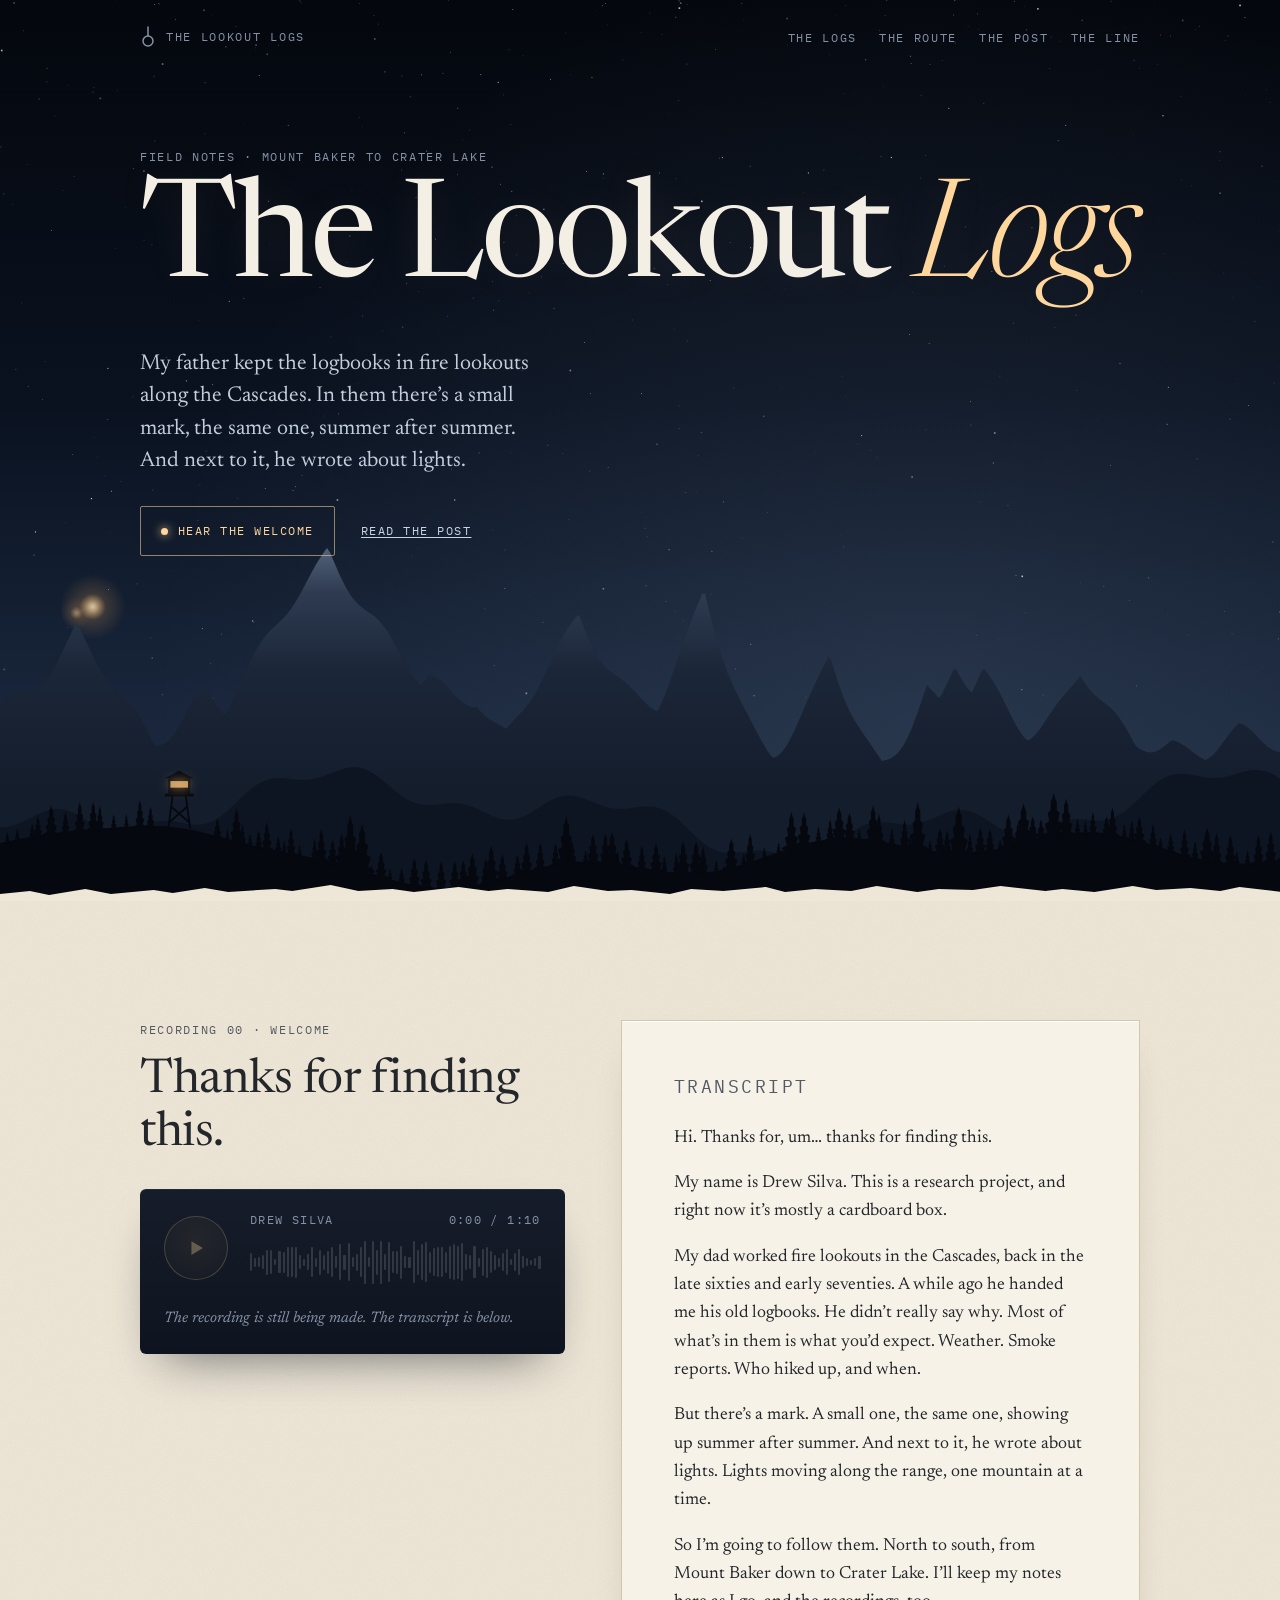
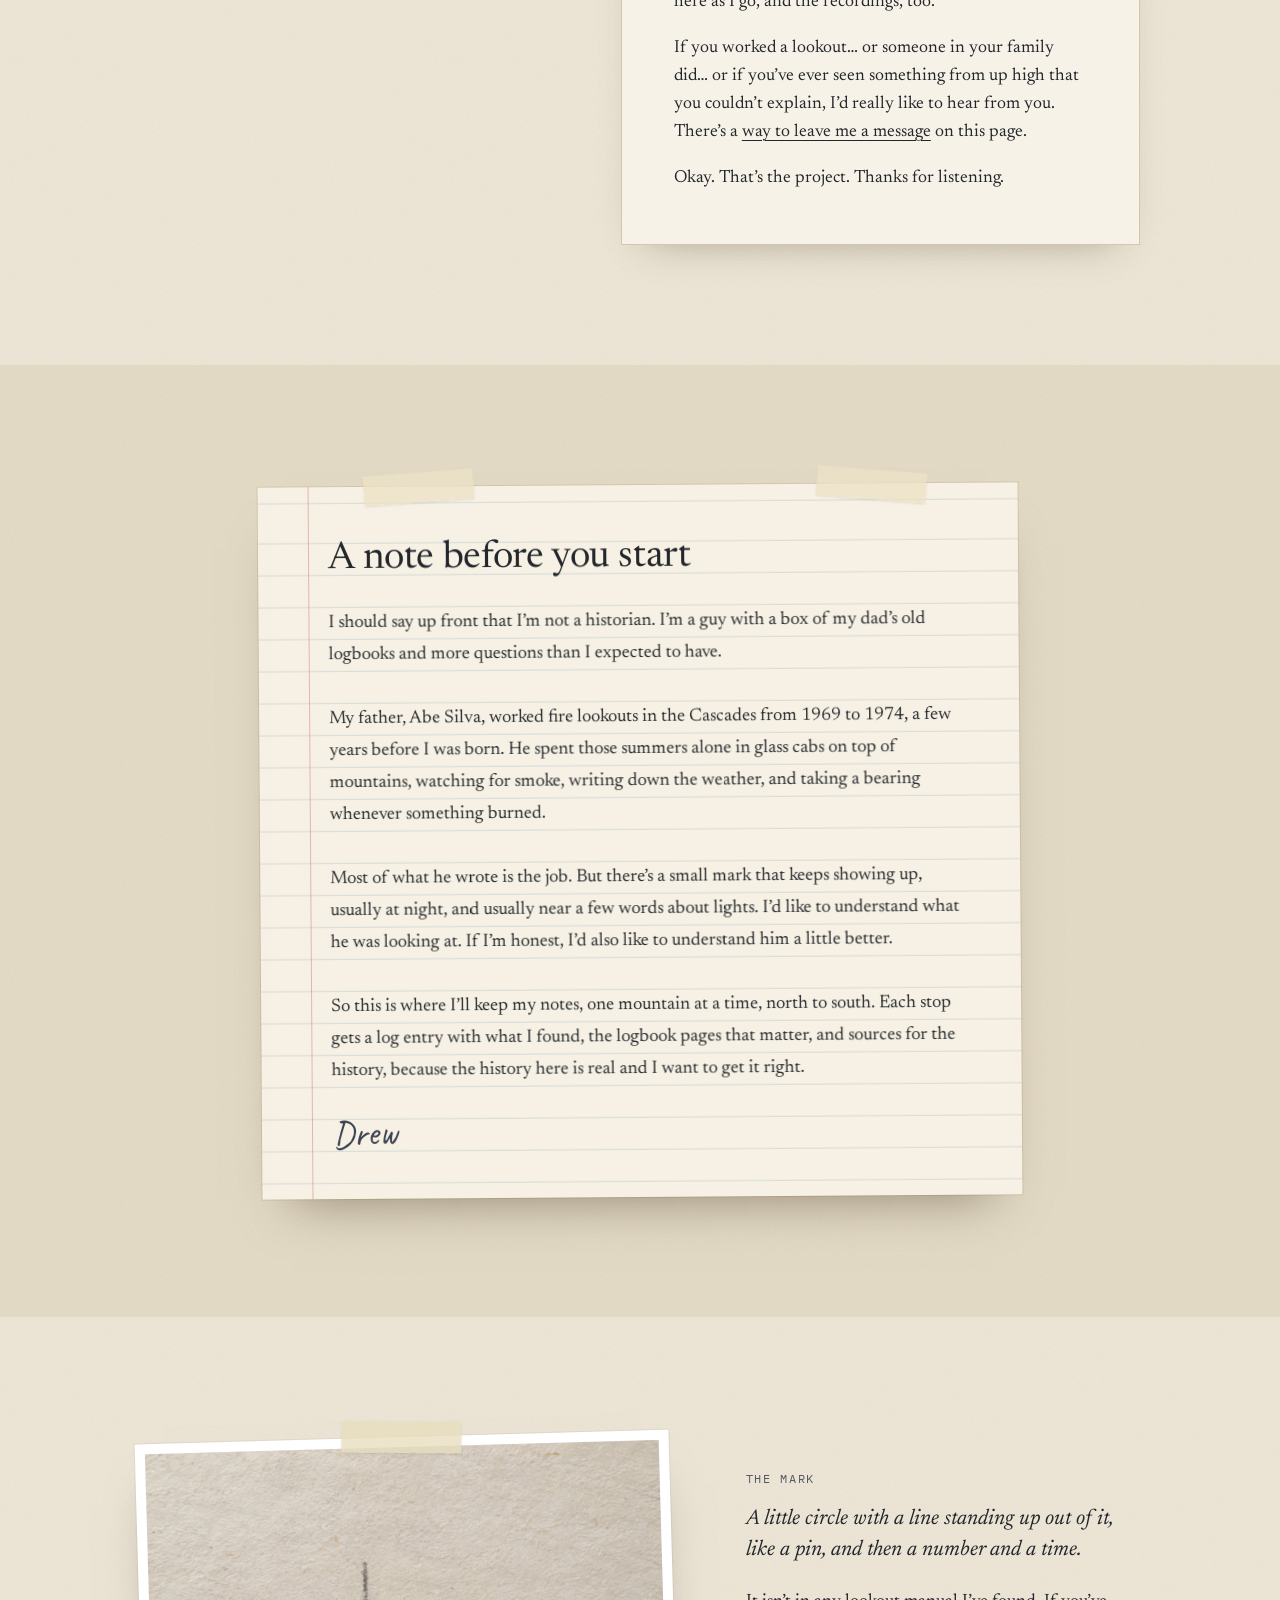
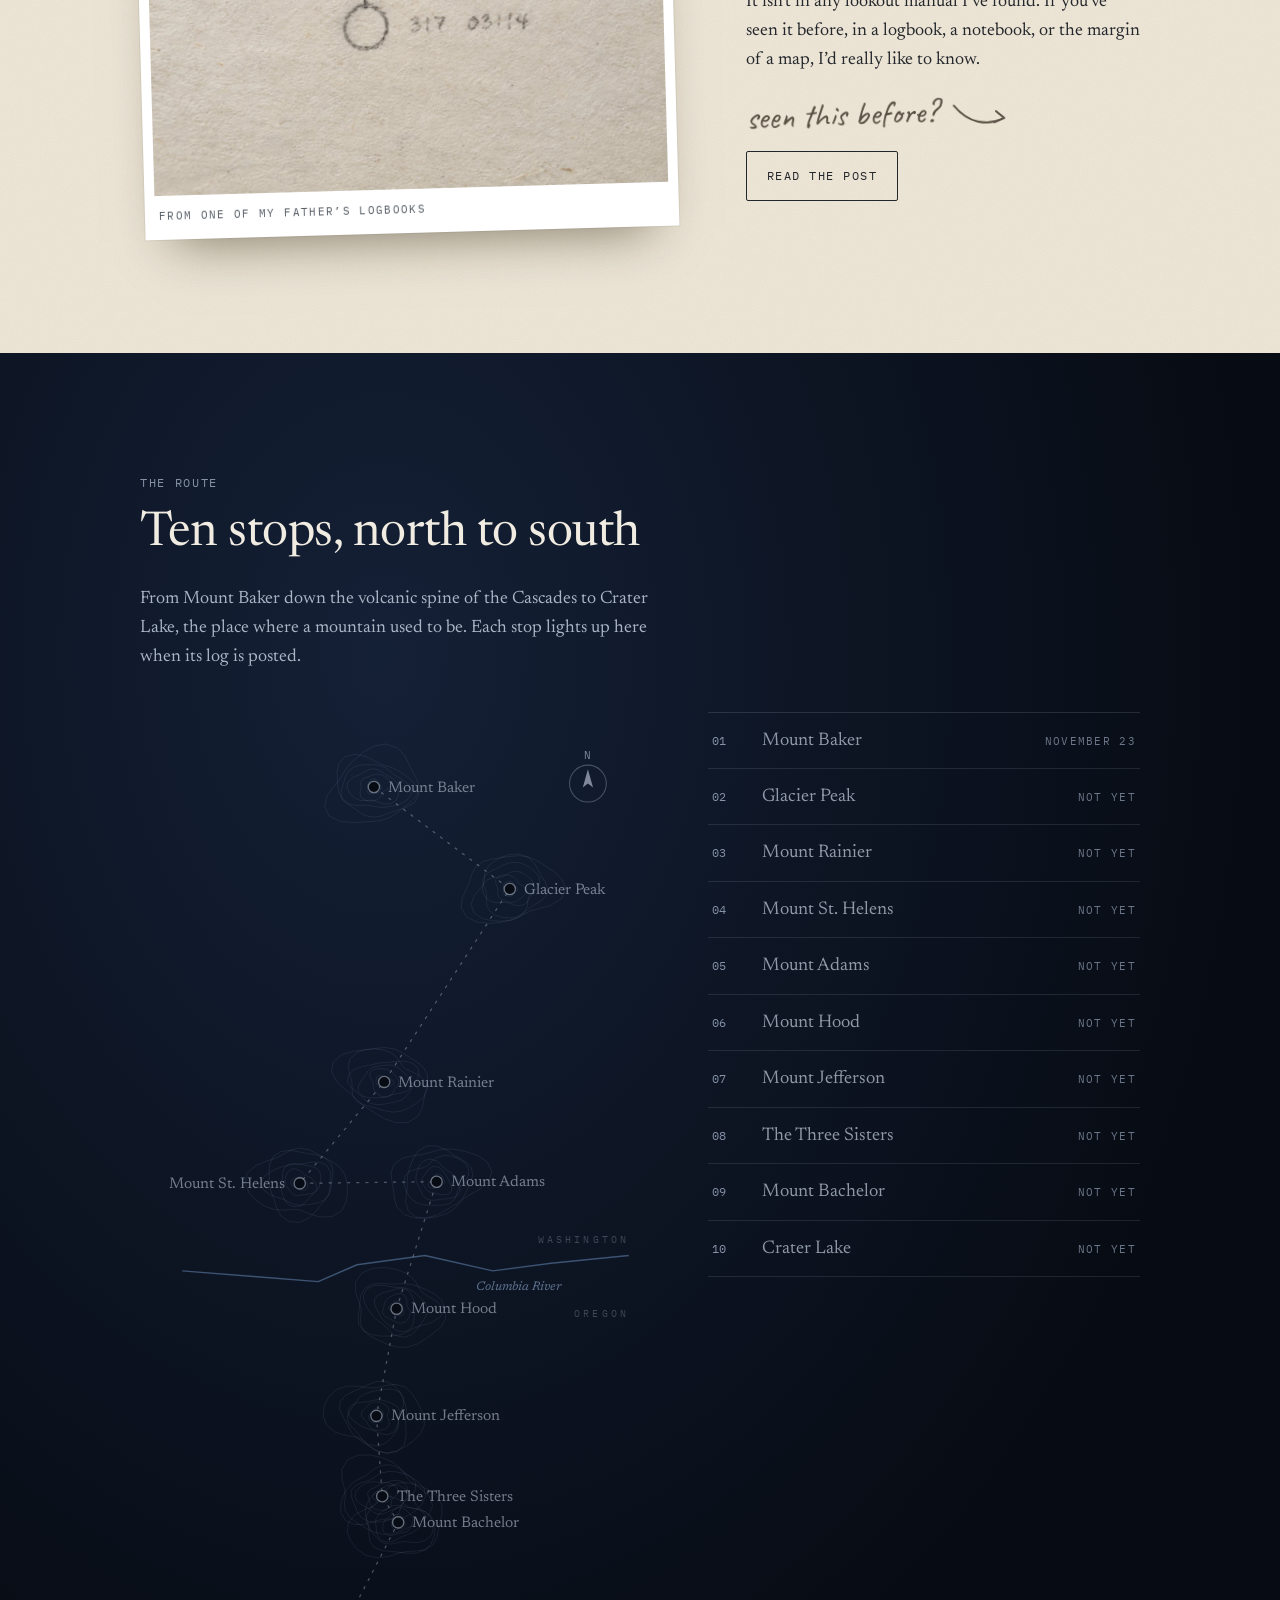
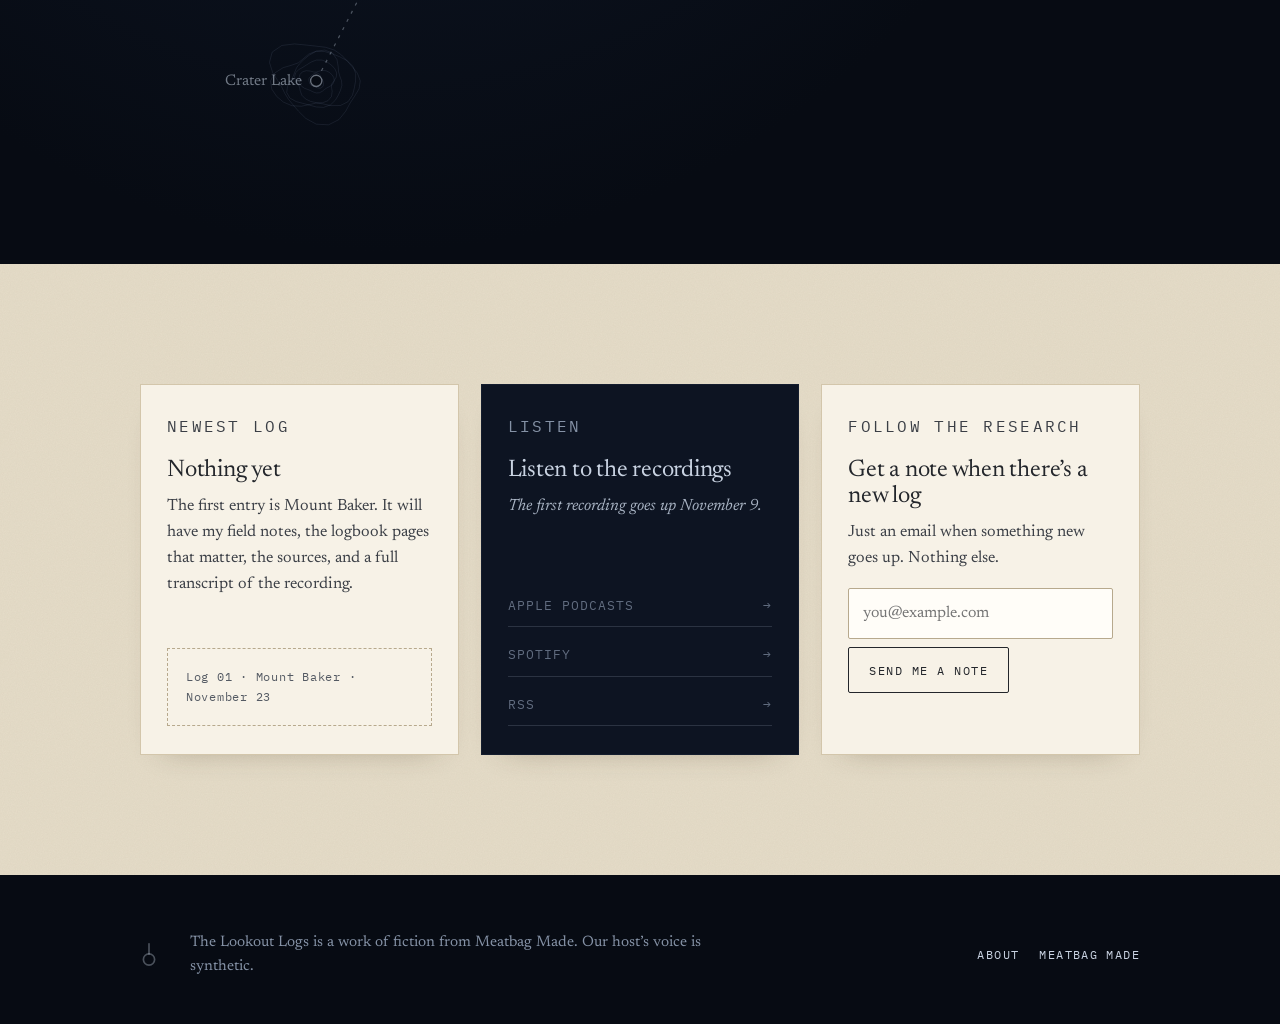
==== index.html @ f1f7db0e "Build website v1, lock host voice, and update season 1 canon Website (website/site/): static GitHub " ====
<!doctype html>
<html lang="en">
<head>
  <meta charset="utf-8">
  <meta name="viewport" content="width=device-width, initial-scale=1">
  <title>The Lookout Logs</title>
  <meta name="description" content="Drew Silva's research notes on his father's fire lookout logbooks, and the lights they record along the Cascades from Mount Baker to Crater Lake.">
  <meta name="theme-color" content="#070b13">
  <meta property="og:title" content="The Lookout Logs">
  <meta property="og:description" content="A box of fire lookout logbooks, a small mark that keeps showing up, and lights moving along the Cascades, one mountain at a time.">
  <meta property="og:image" content="img/mark.jpg">
  <link rel="icon" href="img/mark.svg" type="image/svg+xml">
  <link rel="preconnect" href="https://fonts.googleapis.com">
  <link rel="preconnect" href="https://fonts.gstatic.com" crossorigin>
  <link href="https://fonts.googleapis.com/css2?family=Caveat:wght@500&family=IBM+Plex+Mono:wght@400;500&family=Newsreader:ital,opsz,wght@0,6..72,300..600;1,6..72,300..500&display=swap" rel="stylesheet">
  <link rel="stylesheet" href="css/style.css">
</head>
<body>
<!-- Note to self: keep this page simple. People can tell when you're trying too hard. -->

<header class="sky sky--full" data-sky>
  <canvas class="sky__canvas" aria-hidden="true"></canvas>
  <nav class="topnav" aria-label="Main">
    <a class="brand" href="index.html"><svg viewBox="0 0 16 22" aria-hidden="true"><circle cx="8" cy="15" r="5" fill="none" stroke="currentColor" stroke-width="1.5"/><path d="M8 10V1" stroke="currentColor" stroke-width="1.5" stroke-linecap="round"/></svg>The Lookout Logs</a>
    <ul>
      <li><a href="logs.html">The Logs</a></li>
      <li><a href="#route">The Route</a></li>
      <li><a href="post.html">The Post</a></li>
      <li><a href="line.html">The Line</a></li>
    </ul>
  </nav>

  <div class="hero">
    <p class="label label--light">Field notes &middot; Mount Baker to Crater Lake</p>
    <h1 class="hero__title">The Lookout <em>Logs</em></h1>
    <p class="hero__lede">My father kept the logbooks in fire lookouts along the Cascades. In them there&rsquo;s a small mark, the same one, summer after summer. And next to it, he wrote about lights.</p>
    <div class="hero__actions">
      <a class="btn btn--light" href="#welcome"><span class="btn-dot" aria-hidden="true"></span>Hear the welcome</a>
      <a class="textlink-light" href="post.html">Read the post</a>
    </div>
  </div>
</header>

<main>

  <section class="section section--paper torn" id="welcome">
    <div class="wrap welcome">
      <div class="welcome__side">
      <div class="welcome__head">
        <p class="label">Recording 00 &middot; Welcome</p>
        <h2>Thanks for finding this.</h2>
      </div>

      <div class="player" data-player data-src="audio/welcome.mp3" data-length="70">
        <button class="player__btn" type="button" aria-label="Play the welcome recording">
          <svg class="i-play" viewBox="0 0 24 24" aria-hidden="true"><path d="M7 4.5v15l12.5-7.5z" fill="currentColor"/></svg>
          <svg class="i-pause" viewBox="0 0 24 24" aria-hidden="true"><path d="M6.5 4.5h4v15h-4zM13.5 4.5h4v15h-4z" fill="currentColor"/></svg>
        </button>
        <div>
          <div class="player__meta"><span>Drew Silva</span><span class="player__time">0:00 / 1:10</span></div>
          <div class="player__bars" aria-hidden="true"></div>
        </div>
        <p class="player__status" aria-live="polite"></p>
      </div>
      </div>

      <article class="sheet transcript" aria-labelledby="transcript-label">
        <p class="label" id="transcript-label">Transcript</p>
        <p>Hi. Thanks for, um&hellip; thanks for finding this.</p>
        <p>My name is Drew Silva. This is a research project, and right now it&rsquo;s mostly a cardboard box.</p>
        <p>My dad worked fire lookouts in the Cascades, back in the late sixties and early seventies. A while ago he handed me his old logbooks. He didn&rsquo;t really say why. Most of what&rsquo;s in them is what you&rsquo;d expect. Weather. Smoke reports. Who hiked up, and when.</p>
        <p>But there&rsquo;s a mark. A small one, the same one, showing up summer after summer. And next to it, he wrote about lights. Lights moving along the range, one mountain at a time.</p>
        <p>So I&rsquo;m going to follow them. North to south, from Mount Baker down to Crater Lake. I&rsquo;ll keep my notes here as I go, and the recordings, too.</p>
        <p>If you worked a lookout&hellip; or someone in your family did&hellip; or if you&rsquo;ve ever seen something from up high that you couldn&rsquo;t explain, I&rsquo;d really like to hear from you. There&rsquo;s a <a href="line.html">way to leave me a message</a> on this page.</p>
        <p>Okay. That&rsquo;s the project. Thanks for listening.</p>
      </article>
    </div>
  </section>

  <section class="section section--paper2" id="note">
    <div class="wrap">
      <!-- DRAFT for Kevin's approval: Drew's home note. -->
      <article class="notebook">
        <h2>A note before you start</h2>
        <p>I should say up front that I&rsquo;m not a historian. I&rsquo;m a guy with a box of my dad&rsquo;s old logbooks and more questions than I expected to have.</p>
        <p>My father, Abe Silva, worked fire lookouts in the Cascades from 1969 to 1974, a few years before I was born. He spent those summers alone in glass cabs on top of mountains, watching for smoke, writing down the weather, and taking a bearing whenever something burned.</p>
        <p>Most of what he wrote is the job. But there&rsquo;s a small mark that keeps showing up, usually at night, and usually near a few words about lights. I&rsquo;d like to understand what he was looking at. If I&rsquo;m honest, I&rsquo;d also like to understand him a little better.</p>
        <p>So this is where I&rsquo;ll keep my notes, one mountain at a time, north to south. Each stop gets a log entry with what I found, the logbook pages that matter, and sources for the history, because the history here is real and I want to get it right.</p>
        <p class="sig">Drew</p>
      </article>
    </div>
  </section>

  <section class="section section--paper" id="mark">
    <div class="wrap mark-feature">
      <figure class="scan">
        <img src="img/mark.jpg" width="1200" height="800" alt="A pencil mark on a logbook page: a small circle with a short line standing up from the top, followed by the numbers 317 and 03:14.">
        <figcaption>From one of my father&rsquo;s logbooks</figcaption>
      </figure>
      <div>
        <p class="label">The mark</p>
        <p class="quote-desc">A little circle with a line standing up out of it, like a pin, and then a number and a time.</p>
        <p>It isn&rsquo;t in any lookout manual I&rsquo;ve found. If you&rsquo;ve seen it before, in a logbook, a notebook, or the margin of a map, I&rsquo;d really like to know.</p>
        <p class="annot">seen this before?
          <svg viewBox="0 0 60 34" aria-hidden="true"><path d="M2 8c14 18 32 22 50 14m0 0l-8-7m8 7l-10 4" fill="none" stroke="#5a4f43" stroke-width="2" stroke-linecap="round"/></svg>
        </p>
        <a class="btn" href="post.html">Read the post</a>
      </div>
    </div>
  </section>

  <section class="section route" id="route" data-route>
    <!-- Bearings from two lookouts cross at one point. That's the whole trick. Remember that. -->
    <div class="wrap">
      <p class="label label--light">The route</p>
      <h2>Ten stops, north to south</h2>
      <p class="route__intro">From Mount Baker down the volcanic spine of the Cascades to Crater Lake, the place where a mountain used to be. Each stop lights up here when its log is posted.</p>
      <div class="route__grid">
        <div class="route__map"></div>
        <ol class="route__list" aria-label="Stops on the route"></ol>
      </div>
    </div>
  </section>

  <section class="section section--paper2">
    <div class="wrap cards">
      <div class="card">
        <p class="label">Newest log</p>
        <h3>Nothing yet</h3>
        <p>The first entry is Mount Baker. It will have my field notes, the logbook pages that matter, the sources, and a full transcript of the recording.</p>
        <div class="empty-log">Log 01 &middot; Mount Baker &middot; November 23</div>
      </div>

      <div class="card card--dark" data-listen-block>
        <p class="label">Listen</p>
        <h3>Listen to the recordings</h3>
        <p class="listen-note">The first recording goes up November 9.</p>
        <ul class="listen">
          <li><a class="is-off" data-listen="apple" href="#" aria-disabled="true">Apple Podcasts <span aria-hidden="true">&rarr;</span></a></li>
          <li><a class="is-off" data-listen="spotify" href="#" aria-disabled="true">Spotify <span aria-hidden="true">&rarr;</span></a></li>
          <li><a class="is-off" data-listen="rss" href="#" aria-disabled="true">RSS <span aria-hidden="true">&rarr;</span></a></li>
        </ul>
      </div>

      <div class="card">
        <p class="label">Follow the research</p>
        <h3>Get a note when there&rsquo;s a new log</h3>
        <p>Just an email when something new goes up. Nothing else.</p>
        <form class="follow" data-follow data-source="home" novalidate>
          <label class="visually-hidden" for="follow-email">Email address</label>
          <div class="field-row">
            <input class="input" id="follow-email" name="email" type="email" autocomplete="email" placeholder="you@example.com" required>
            <button class="btn" type="submit">Send me a note</button>
          </div>
          <label class="hp" aria-hidden="true">Website <input name="website" tabindex="-1" autocomplete="off"></label>
          <p class="follow__msg" aria-live="polite"></p>
        </form>
      </div>
    </div>
  </section>

</main>

<footer class="footer">
  <div class="wrap footer__inner">
    <svg class="footer__mark" viewBox="0 0 16 22" aria-hidden="true"><circle cx="8" cy="15" r="5" fill="none" stroke="currentColor" stroke-width="1.5"/><path d="M8 10V1" stroke="currentColor" stroke-width="1.5" stroke-linecap="round"/></svg>
    <p class="footer__label">The Lookout Logs is a work of fiction from Meatbag Made. Our host&rsquo;s voice is synthetic.</p>
    <nav aria-label="Footer"><a href="about.html">About</a><a href="https://meatbagmade.com">Meatbag Made</a></nav>
  </div>
</footer>

<script src="js/config.js"></script>
<script src="js/site.js"></script>
</body>
</html>
---- css/style.css ----
/* lookoutlogs.com */

:root {
  --night: #070b13;
  --night-2: #0d1422;
  --night-3: #141d2e;
  --moon: #c9d3e2;
  --moon-dim: #8592a6;
  --amber: #f2b45e;
  --amber-soft: #ffd79c;
  --paper: #eee7d8;
  --paper-2: #e5dcc8;
  --paper-hi: #f7f2e7;
  --edge: #d3c6ab;
  --ink: #23262b;
  --ink-soft: #545a63;
  --rule: rgba(92, 130, 170, 0.22);
  --margin: rgba(196, 96, 82, 0.4);
  --serif: 'Newsreader', Georgia, 'Times New Roman', serif;
  --mono: 'IBM Plex Mono', ui-monospace, Menlo, monospace;
  --hand: 'Caveat', 'Bradley Hand', cursive;
  --wrap: 1080px;
  --gutter: clamp(16px, 4vw, 40px);
  --grain: url("data:image/svg+xml,%3Csvg xmlns='http://www.w3.org/2000/svg' width='220' height='220'%3E%3Cfilter id='n'%3E%3CfeTurbulence type='fractalNoise' baseFrequency='.85' numOctaves='3' stitchTiles='stitch'/%3E%3CfeColorMatrix values='0 0 0 0 .35 0 0 0 0 .3 0 0 0 0 .22 0 0 0 .09 0'/%3E%3C/filter%3E%3Crect width='100%25' height='100%25' filter='url(%23n)'/%3E%3C/svg%3E");
}

*, *::before, *::after { box-sizing: border-box; }
html { -webkit-text-size-adjust: 100%; scroll-behavior: smooth; }
@media (prefers-reduced-motion: reduce) { html { scroll-behavior: auto; } }

body {
  margin: 0;
  background: var(--paper) var(--grain);
  color: var(--ink);
  font-family: var(--serif);
  font-size: 1.125rem;
  line-height: 1.6;
  font-optical-sizing: auto;
  overflow-x: hidden;
}

img { max-width: 100%; height: auto; display: block; }
a { color: inherit; text-decoration-thickness: 1px; text-underline-offset: 0.2em; }
a:hover { text-decoration-color: var(--amber); }
:focus-visible { outline: 2px solid var(--amber); outline-offset: 3px; border-radius: 2px; }

h1, h2, h3 { font-weight: 400; line-height: 1.1; letter-spacing: -0.01em; margin: 0 0 0.5em; }
h2 { font-size: clamp(2rem, 4.5vw, 3rem); }
h3 { font-size: 1.5rem; }
p { margin: 0 0 1em; }

.wrap { max-width: var(--wrap); margin: 0 auto; padding: 0 var(--gutter); }
.narrow { max-width: 720px; }

.label {
  font-family: var(--mono);
  font-size: 0.75rem;
  letter-spacing: 0.14em;
  text-transform: uppercase;
  color: var(--ink-soft);
  margin: 0 0 1rem;
}
.label--light { color: var(--moon-dim); }

.hand { font-family: var(--hand); font-weight: 500; }

.visually-hidden, .hp {
  position: absolute !important; width: 1px; height: 1px; overflow: hidden;
  clip: rect(0 0 0 0); white-space: nowrap;
}

/* ------------------------------------------------------------ sky header */

.sky {
  position: relative;
  background: var(--night);
  color: var(--moon);
  overflow: hidden;
  isolation: isolate;
}
.sky__canvas { position: absolute; inset: 0; width: 100%; height: 100%; z-index: -1; display: block; }
.sky--full { min-height: 100vh; min-height: 100svh; }
.sky--page { min-height: 440px; height: 56vh; max-height: 620px; }

.topnav {
  display: flex; flex-wrap: wrap; align-items: center; justify-content: space-between;
  gap: 12px 28px;
  max-width: var(--wrap); margin: 0 auto;
  padding: 22px var(--gutter);
  font-family: var(--mono); font-size: 0.75rem; letter-spacing: 0.14em; text-transform: uppercase;
}
.brand { display: inline-flex; align-items: center; gap: 10px; color: var(--moon); text-decoration: none; }
.brand svg { width: 16px; height: 22px; }
.topnav ul { list-style: none; margin: 0; padding: 0; display: flex; flex-wrap: wrap; gap: 6px 22px; }
.topnav a { color: var(--moon-dim); text-decoration: none; padding: 4px 0; border-bottom: 1px solid transparent; }
.topnav a:hover, .topnav a[aria-current="page"] { color: var(--amber-soft); border-bottom-color: currentColor; }

.hero {
  max-width: var(--wrap); margin: 0 auto;
  padding: clamp(24px, 8vh, 110px) var(--gutter) 0;
}
.hero__title {
  font-size: clamp(3.2rem, 11vw, 8.5rem);
  line-height: 0.92;
  letter-spacing: -0.03em;
  color: #f4efe4;
  margin: 0 0 0.3em;
  text-shadow: 0 0 40px rgba(255, 210, 150, 0.08);
}
.hero__title em { font-style: italic; color: var(--amber-soft); font-weight: 300; }
.hero__lede { max-width: 34ch; font-size: clamp(1.1rem, 2.2vw, 1.35rem); line-height: 1.5; color: #c4cddb; margin-bottom: 1.8rem; }
.hero__actions { display: flex; flex-wrap: wrap; align-items: center; gap: 14px 26px; }

.page-head { max-width: var(--wrap); margin: 0 auto; padding: clamp(28px, 7vh, 72px) var(--gutter) 0; }
.page-head h1 { font-size: clamp(2.6rem, 7vw, 5rem); color: #f4efe4; letter-spacing: -0.025em; margin: 0 0 0.2em; }
.page-head p { color: #b9c3d2; max-width: 46ch; }

.btn {
  display: inline-flex; align-items: center; gap: 10px;
  font-family: var(--mono); font-size: 0.78rem; letter-spacing: 0.12em; text-transform: uppercase;
  padding: 14px 20px; border: 1px solid currentColor; border-radius: 2px;
  background: transparent; color: var(--ink); text-decoration: none; cursor: pointer;
  transition: background 0.2s, color 0.2s, border-color 0.2s;
}
.btn:hover { background: var(--ink); color: var(--paper); }
.btn--light { color: var(--amber-soft); border-color: rgba(255, 215, 156, 0.55); }
.btn--light:hover { background: var(--amber); color: var(--night); border-color: var(--amber); }
.btn:disabled { opacity: 0.45; cursor: not-allowed; }
.btn:disabled:hover { background: transparent; color: inherit; }
.btn-dot { width: 7px; height: 7px; border-radius: 50%; background: currentColor; box-shadow: 0 0 10px currentColor; }
.textlink-light { color: var(--moon); font-family: var(--mono); font-size: 0.78rem; letter-spacing: 0.12em; text-transform: uppercase; }

/* Torn paper where the night meets the page. */
.torn { position: relative; }
.torn::before {
  content: ""; position: absolute; left: 0; right: 0; top: -15px; height: 16px;
  background: var(--paper);
  -webkit-mask: url("data:image/svg+xml,%3Csvg xmlns='http://www.w3.org/2000/svg' viewBox='0 0 600 16' preserveAspectRatio='none'%3E%3Cpath d='M0 16V9l14-3 9 4 17-6 12 5 20-4 9 3 15-5 11 4 22-3 8 2 18-6 13 6 16-2 10 3 21-5 14 4 9-2 19 3 12-6 16 5 11-1 18 4 10-5 15 2 20-4 9 5 14-3 17 2 12-5 19 6 10-3 16 1 13-4 21 5 8-2 15 3 18-6 11 4 16-2 14 3 9-4 20 5 12-3 17 1 V16Z'/%3E%3C/svg%3E") center / 100% 100% no-repeat;
          mask: url("data:image/svg+xml,%3Csvg xmlns='http://www.w3.org/2000/svg' viewBox='0 0 600 16' preserveAspectRatio='none'%3E%3Cpath d='M0 16V9l14-3 9 4 17-6 12 5 20-4 9 3 15-5 11 4 22-3 8 2 18-6 13 6 16-2 10 3 21-5 14 4 9-2 19 3 12-6 16 5 11-1 18 4 10-5 15 2 20-4 9 5 14-3 17 2 12-5 19 6 10-3 16 1 13-4 21 5 8-2 15 3 18-6 11 4 16-2 14 3 9-4 20 5 12-3 17 1 V16Z'/%3E%3C/svg%3E") center / 100% 100% no-repeat;
}

.section { padding: clamp(64px, 10vw, 120px) 0; }
.section--tight { padding-top: clamp(40px, 6vw, 72px); }
.section--paper { background: var(--paper) var(--grain); }
.section--paper2 { background: var(--paper-2) var(--grain); }

/* ------------------------------------------------------------ welcome player */

.welcome { display: grid; gap: 40px; }
.welcome__head { max-width: 640px; margin-bottom: 28px; }
@media (min-width: 980px) {
  .welcome { grid-template-columns: minmax(0, 0.9fr) minmax(0, 1.1fr); gap: 56px; align-items: start; }
  .welcome__side { position: sticky; top: 40px; }
}

.player {
  display: grid; grid-template-columns: auto 1fr; gap: 22px; align-items: center;
  background: linear-gradient(180deg, #161d2a, #0e141f);
  color: var(--moon);
  border-radius: 6px;
  padding: 22px 24px;
  box-shadow: 0 1px 0 rgba(255,255,255,0.06) inset, 0 24px 50px -24px rgba(10, 16, 28, 0.6);
  max-width: 760px;
}
.player__btn {
  width: 64px; height: 64px; border-radius: 50%;
  border: 1px solid rgba(255, 215, 156, 0.6);
  background: radial-gradient(circle at 50% 40%, rgba(242, 180, 94, 0.22), rgba(242, 180, 94, 0.04));
  color: var(--amber-soft); cursor: pointer; display: grid; place-items: center;
  transition: transform 0.15s, background 0.2s;
}
.player__btn:hover { transform: scale(1.04); background: radial-gradient(circle at 50% 40%, rgba(242, 180, 94, 0.4), rgba(242, 180, 94, 0.08)); }
.player__btn svg { width: 22px; height: 22px; }
.player__btn .i-pause, .player.is-playing .player__btn .i-play { display: none; }
.player.is-playing .player__btn .i-pause { display: block; }
.player__btn:disabled { opacity: 0.35; cursor: default; transform: none; }
.player__meta { display: flex; justify-content: space-between; gap: 12px; font-family: var(--mono); font-size: 0.72rem; letter-spacing: 0.12em; text-transform: uppercase; color: var(--moon-dim); margin-bottom: 10px; }
.player__bars { display: flex; align-items: center; gap: 2px; height: 46px; cursor: pointer; }
.player__bars span { flex: 1; min-width: 1px; background: rgba(201, 211, 226, 0.28); border-radius: 1px; transition: background 0.2s; }
.player__bars span.on { background: var(--amber); box-shadow: 0 0 6px rgba(242, 180, 94, 0.5); }
.player__status { grid-column: 1 / -1; margin: 0; font-size: 0.95rem; color: var(--moon-dim); font-style: italic; }
.player__status:empty { display: none; }
.player.is-missing .player__bars { cursor: default; opacity: 0.6; }

.sheet {
  position: relative;
  background: var(--paper-hi);
  border: 1px solid var(--edge);
  padding: clamp(24px, 5vw, 52px);
  box-shadow: 0 1px 0 #fff inset, 0 18px 40px -26px rgba(60, 45, 20, 0.45);
  max-width: 760px;
}
.sheet .label { margin-bottom: 1.4rem; }
.transcript p { font-size: 1.1rem; }
.transcript p:last-child { margin-bottom: 0; }

/* ------------------------------------------------------------ note from Drew */

.notebook {
  position: relative;
  max-width: 760px;
  margin: 0 auto;
  background-color: #f6f1e4;
  background-image:
    linear-gradient(90deg, transparent 0, transparent calc(3.2rem - 1px), var(--margin) calc(3.2rem - 1px), var(--margin) 3.2rem, transparent 3.2rem),
    repeating-linear-gradient(180deg, transparent 0, transparent calc(2rem - 1px), var(--rule) calc(2rem - 1px), var(--rule) 2rem);
  background-position: 0 0, 0 1.55rem;
  padding: 3.5rem clamp(20px, 5vw, 56px) 3rem 4.4rem;
  box-shadow: 0 30px 50px -30px rgba(60, 45, 20, 0.5), 0 0 0 1px var(--edge);
  transform: rotate(-0.4deg);
}
.notebook::before, .notebook::after {
  content: ""; position: absolute; top: -14px; width: 110px; height: 30px;
  background: rgba(236, 226, 196, 0.75);
  box-shadow: 0 1px 2px rgba(0,0,0,0.08);
}
.notebook::before { left: 14%; transform: rotate(-4deg); }
.notebook::after { right: 12%; transform: rotate(5deg); }
.notebook h2 { font-size: clamp(1.8rem, 4vw, 2.4rem); line-height: 2rem; margin-bottom: 2rem; }
.notebook p { line-height: 2rem; margin-bottom: 2rem; font-size: 1.14rem; }
.notebook .sig { font-family: var(--hand); font-size: 2.3rem; line-height: 2rem; color: #3b4250; margin: 0; transform: rotate(-3deg); transform-origin: left; }

/* ------------------------------------------------------------ the mark */

.mark-feature { display: grid; gap: clamp(32px, 6vw, 72px); align-items: center; grid-template-columns: 1fr; }
@media (min-width: 860px) { .mark-feature { grid-template-columns: 1.15fr 0.85fr; } }
.scan {
  position: relative; margin: 0;
  background: #fff; padding: 10px 10px 0;
  box-shadow: 0 30px 50px -28px rgba(40, 30, 10, 0.55), 0 0 0 1px rgba(0,0,0,0.05);
  transform: rotate(-1.6deg);
}
.scan::before {
  content: ""; position: absolute; top: -16px; left: 50%; width: 120px; height: 32px; margin-left: -60px;
  background: rgba(232, 222, 190, 0.8); transform: rotate(2deg); box-shadow: 0 1px 2px rgba(0,0,0,0.1);
}
.scan figcaption { font-family: var(--mono); font-size: 0.7rem; letter-spacing: 0.12em; text-transform: uppercase; color: var(--ink-soft); padding: 12px 4px 14px; }
.annot {
  font-family: var(--hand); font-size: clamp(1.6rem, 3vw, 2.1rem); line-height: 1.1;
  color: #5a4f43; transform: rotate(-2deg); margin: 0 0 1.2rem;
}
.annot svg { display: inline-block; width: 60px; height: 34px; vertical-align: middle; margin-left: 6px; }
.quote-desc { font-size: 1.35rem; line-height: 1.45; font-style: italic; }

/* ------------------------------------------------------------ the route */

.route { background: radial-gradient(ellipse at 30% 20%, #142036, var(--night) 70%); color: var(--moon); }
.route h2 { color: #f1ece2; }
.route__intro { max-width: 52ch; color: #aab5c6; }
.route__grid { display: grid; gap: 40px; grid-template-columns: 1fr; margin-top: 40px; align-items: start; }
@media (min-width: 860px) { .route__grid { grid-template-columns: minmax(0, 1.1fr) minmax(0, 0.9fr); } }
.route__map { position: relative; max-width: 470px; margin: 0 auto; width: 100%; }
.route__map svg { width: 100%; height: auto; overflow: visible; }
.route__topo polyline { fill: none; stroke: rgba(150, 170, 200, 0.14); stroke-width: 0.8; }
.route__river { fill: none; stroke: rgba(120, 160, 210, 0.45); stroke-width: 1.4; stroke-linejoin: round; }
.route__region { font-family: var(--serif); font-style: italic; font-size: 12px; fill: rgba(150, 180, 220, 0.6); }
.route__state { font-family: var(--mono); font-size: 10px; letter-spacing: 0.3em; fill: rgba(150, 165, 190, 0.35); }
.route__north circle { fill: none; stroke: rgba(201, 211, 226, 0.3); }
.route__north path { fill: rgba(201, 211, 226, 0.6); }
.route__north text { font-family: var(--mono); font-size: 11px; fill: rgba(201, 211, 226, 0.6); }
.route__line { fill: none; stroke: rgba(201, 211, 226, 0.35); stroke-width: 1.2; stroke-dasharray: 3 6; }
.route__line--lit { stroke: var(--amber); stroke-dasharray: none; stroke-width: 1.6; }
.route__stop text { font-family: var(--serif); font-size: 15px; fill: rgba(201, 211, 226, 0.55); transition: fill 0.2s; }
.route__dot { fill: var(--night); stroke: rgba(201, 211, 226, 0.5); stroke-width: 1.3; transition: all 0.2s; }
.route__halo { fill: rgba(242, 180, 94, 0); transition: fill 0.3s; }
.route__stop.is-hover .route__dot { stroke: var(--amber-soft); }
.route__stop.is-hover text { fill: #f1ece2; }
.route__stop.is-lit .route__dot { fill: var(--amber-soft); stroke: var(--amber); }
.route__stop.is-lit .route__halo { fill: rgba(242, 180, 94, 0.22); }
.route__stop.is-lit text { fill: #f1ece2; }

.route__list { list-style: none; margin: 0; padding: 0; border-top: 1px solid rgba(201, 211, 226, 0.15); }
@media (min-width: 860px) { .route__list { position: sticky; top: 40px; } }
.route__list li > * {
  display: grid; grid-template-columns: 2.4rem 1fr auto; gap: 12px; align-items: baseline;
  padding: 13px 4px; border-bottom: 1px solid rgba(201, 211, 226, 0.12); text-decoration: none; color: inherit;
}
.route__num { font-family: var(--mono); font-size: 0.75rem; color: var(--moon-dim); }
.route__name { font-size: 1.15rem; color: rgba(201, 211, 226, 0.7); }
.route__state-tag { font-family: var(--mono); font-size: 0.68rem; letter-spacing: 0.12em; text-transform: uppercase; color: rgba(133, 146, 166, 0.8); }
.route__list li.is-lit .route__name { color: #f4efe4; }
.route__list li.is-lit .route__state-tag, .route__list li.is-lit .route__num { color: var(--amber); }
.route__list li:hover .route__name { color: #f4efe4; }

/* ------------------------------------------------------------ cards */

.cards { display: grid; gap: 22px; grid-template-columns: 1fr; }
@media (min-width: 860px) { .cards { grid-template-columns: repeat(3, 1fr); } }
.card {
  background: var(--paper-hi); border: 1px solid var(--edge);
  padding: 28px 26px; display: flex; flex-direction: column;
  box-shadow: 0 14px 30px -24px rgba(60, 45, 20, 0.45);
}
.card h3 { margin-bottom: 0.6rem; }
.card p { font-size: 1.02rem; color: #3b3f46; }
.card .label { margin-bottom: 1.1rem; }
.card--dark { background: var(--night-2); color: var(--moon); border-color: var(--night-3); }
.card--dark p { color: #a9b4c4; }
.card--dark .label { color: var(--moon-dim); }

.listen { list-style: none; margin: auto 0 0; padding: 0; display: grid; gap: 8px; }
.listen a { display: flex; justify-content: space-between; padding: 10px 0; border-bottom: 1px solid rgba(201, 211, 226, 0.16); text-decoration: none; font-family: var(--mono); font-size: 0.8rem; letter-spacing: 0.08em; text-transform: uppercase; }
.listen a.is-off { color: rgba(133, 146, 166, 0.7); pointer-events: none; }
.listen-note { font-style: italic; }
[data-listen-block].is-live .listen-note { display: none; }

.empty-log { border: 1px dashed #b7a98d; padding: 18px; margin-top: auto; font-family: var(--mono); font-size: 0.78rem; letter-spacing: 0.06em; color: var(--ink-soft); }

/* ------------------------------------------------------------ forms */

.follow { margin-top: auto; }
.field-row { display: flex; gap: 8px; flex-wrap: wrap; }
.input {
  flex: 1 1 200px; min-width: 0;
  font: inherit; font-size: 1rem;
  padding: 12px 14px; border: 1px solid #b7a98d; border-radius: 2px;
  background: #fffdf8; color: var(--ink);
}
.input:focus { outline: 2px solid var(--amber); outline-offset: 0; border-color: transparent; }
.follow__msg { min-height: 1.4em; margin: 10px 0 0; font-size: 0.95rem; font-style: italic; color: var(--ink-soft); }
.follow.is-done .field-row { display: none; }

/* ------------------------------------------------------------ article (The Post, About) */

.article { max-width: 720px; margin: 0 auto; }
.byline { font-family: var(--mono); font-size: 0.75rem; letter-spacing: 0.12em; text-transform: uppercase; color: var(--ink-soft); display: flex; flex-wrap: wrap; gap: 6px 18px; margin-bottom: 2.4rem; }
.article p, .article li { font-size: 1.2rem; line-height: 1.7; }
.article h2 { font-size: 1.9rem; margin-top: 2.2em; }
.article ol { padding-left: 1.3em; margin: 0 0 1.4em; }
.article ol li { margin-bottom: 0.9em; padding-left: 0.3em; }
.article ol li::marker { font-family: var(--mono); font-size: 0.9rem; color: var(--ink-soft); }
.article figure.scan { margin: 3rem auto 3.4rem; max-width: 640px; }
.article .sig { font-family: var(--hand); font-size: 2.4rem; line-height: 1; margin-top: 1.2rem; color: #3b4250; }
.pull-cta { display: flex; flex-wrap: wrap; gap: 14px 24px; align-items: center; margin: 2.4rem 0; padding: 22px 24px; background: var(--night-2); color: var(--moon); border-radius: 4px; }
.pull-cta p { margin: 0; flex: 1 1 260px; font-size: 1.05rem; color: #b9c3d2; }

/* ------------------------------------------------------------ ledger (The Logs) */

.ledger { list-style: none; margin: 0; padding: 0; border-top: 2px solid var(--ink); }
.ledger li > * {
  display: grid; grid-template-columns: 3rem 1fr auto; gap: 16px; align-items: baseline;
  padding: 18px 6px; border-bottom: 1px solid #cdbf9f; text-decoration: none; color: inherit;
}
.ledger__num { font-family: var(--mono); font-size: 0.85rem; color: var(--ink-soft); }
.ledger__place { font-size: 1.35rem; color: #8a8478; }
.ledger__state { font-family: var(--mono); font-size: 0.7rem; letter-spacing: 0.12em; text-transform: uppercase; color: #9a907d; }
.ledger li.is-lit .ledger__place { color: var(--ink); }
.ledger li.is-lit .ledger__state { color: #a2621c; }
.ledger li.is-lit a:hover { background: rgba(242, 180, 94, 0.12); }

/* ------------------------------------------------------------ The Line */

.line-grid { display: grid; gap: 40px; grid-template-columns: 1fr; align-items: start; }
@media (min-width: 900px) { .line-grid { grid-template-columns: 0.9fr 1.1fr; } }
.step { margin-bottom: 28px; }
.step[hidden] { display: none; }
.step__num { font-family: var(--mono); font-size: 0.72rem; letter-spacing: 0.14em; text-transform: uppercase; color: var(--ink-soft); margin-bottom: 10px; display: block; }

.consent {
  background: #fff; border: 1px solid #cfc3a8; border-left: 4px solid var(--ink);
  padding: 22px 24px; font-family: system-ui, -apple-system, 'Segoe UI', sans-serif; font-size: 0.98rem; line-height: 1.55; color: #24272b;
}
.consent h3 { font-family: system-ui, -apple-system, 'Segoe UI', sans-serif; font-size: 1rem; font-weight: 600; letter-spacing: 0; margin-bottom: 0.6rem; }
.consent ul { margin: 0 0 1rem; padding-left: 1.2em; }
.consent li { margin-bottom: 0.4em; }
.check { display: flex; gap: 10px; align-items: flex-start; margin: 10px 0; cursor: pointer; }
.check input { width: 18px; height: 18px; margin: 3px 0 0; accent-color: var(--ink); flex: none; }

.recorder {
  background: linear-gradient(180deg, #161d2a, #0b111b); color: var(--moon);
  border-radius: 8px; padding: 22px; box-shadow: 0 30px 60px -30px rgba(8, 12, 22, 0.7);
}
.recorder__screen { position: relative; background: #05080e; border-radius: 4px; border: 1px solid #1f2a3c; overflow: hidden; }
.recorder__screen canvas { display: block; width: 100%; height: 120px; }
.recorder__time { position: absolute; top: 10px; right: 12px; font-family: var(--mono); font-size: 0.8rem; color: var(--moon-dim); letter-spacing: 0.08em; }
.recorder__rec { position: absolute; top: 10px; left: 12px; font-family: var(--mono); font-size: 0.7rem; letter-spacing: 0.16em; color: #ff8a73; display: none; align-items: center; gap: 6px; }
.recorder__rec::before { content: ""; width: 8px; height: 8px; border-radius: 50%; background: #ff5a3c; box-shadow: 0 0 10px #ff5a3c; animation: blink 1.2s infinite; }
.recorder.is-recording .recorder__rec { display: flex; }
@keyframes blink { 50% { opacity: 0.25; } }
@media (prefers-reduced-motion: reduce) { .recorder__rec::before { animation: none; } }
.recorder__controls { display: flex; flex-wrap: wrap; gap: 12px; align-items: center; margin-top: 18px; }
.rec-btn {
  width: 74px; height: 74px; border-radius: 50%; border: 2px solid rgba(255, 255, 255, 0.25);
  background: #2a1714; display: grid; place-items: center; cursor: pointer; flex: none;
  transition: transform 0.15s, border-color 0.2s;
}
.rec-btn span { width: 30px; height: 30px; border-radius: 50%; background: #ff5a3c; box-shadow: 0 0 18px rgba(255, 90, 60, 0.55); transition: all 0.2s; }
.recorder.is-recording .rec-btn span { border-radius: 4px; width: 24px; height: 24px; }
.rec-btn:hover:not(:disabled) { transform: scale(1.05); border-color: rgba(255, 255, 255, 0.5); }
.rec-btn:disabled { opacity: 0.3; cursor: not-allowed; }
.recorder__hint { font-size: 0.95rem; color: #a9b4c4; font-style: italic; flex: 1 1 180px; margin: 0; }
.recorder audio { width: 100%; margin-top: 16px; }
.recorder .btn { color: var(--moon); }
.recorder .btn:hover:not(:disabled) { background: var(--moon); color: var(--night); }
.recorder .btn--send { color: var(--amber-soft); border-color: rgba(255, 215, 156, 0.6); }
.recorder .btn--send:hover:not(:disabled) { background: var(--amber); color: var(--night); }
.recorder__review[hidden] { display: none; }
.line-msg { min-height: 1.4em; margin: 14px 0 0; font-style: italic; color: #b9c3d2; }
.thanks { background: var(--night-2); color: var(--moon); padding: 32px; border-radius: 6px; }
.thanks h3 { color: #f4efe4; }
.thanks p { color: #b9c3d2; }

/* ------------------------------------------------------------ footer */

.footer { background: var(--night); color: var(--moon-dim); padding: 56px 0 44px; font-size: 0.95rem; }
.footer__inner { display: grid; gap: 22px; grid-template-columns: 1fr; }
@media (min-width: 760px) { .footer__inner { grid-template-columns: auto 1fr auto; align-items: center; gap: 32px; } }
.footer__mark { width: 18px; height: 26px; color: rgba(201, 211, 226, 0.35); }
.footer__label { margin: 0; max-width: 60ch; }
.footer nav { display: flex; gap: 20px; font-family: var(--mono); font-size: 0.72rem; letter-spacing: 0.12em; text-transform: uppercase; }
.footer a { color: var(--moon); text-decoration: none; }
.footer a:hover { color: var(--amber-soft); }

@media (max-width: 560px) {
  body { font-size: 1.06rem; }
  .topnav { padding-top: 16px; }
  .topnav ul { gap: 4px 16px; }
  .player { grid-template-columns: 1fr; padding: 20px; }
  .player__btn { width: 56px; height: 56px; }
  .notebook { padding-left: 3.6rem; transform: none; background-image:
    linear-gradient(90deg, transparent 0, transparent calc(2.6rem - 1px), var(--margin) calc(2.6rem - 1px), var(--margin) 2.6rem, transparent 2.6rem),
    repeating-linear-gradient(180deg, transparent 0, transparent calc(2rem - 1px), var(--rule) calc(2rem - 1px), var(--rule) 2rem); }
  .notebook p { font-size: 1.06rem; }
  .route__list li > *, .ledger li > * { grid-template-columns: 2rem 1fr; }
  .route__state-tag, .ledger__state { grid-column: 2; }
}
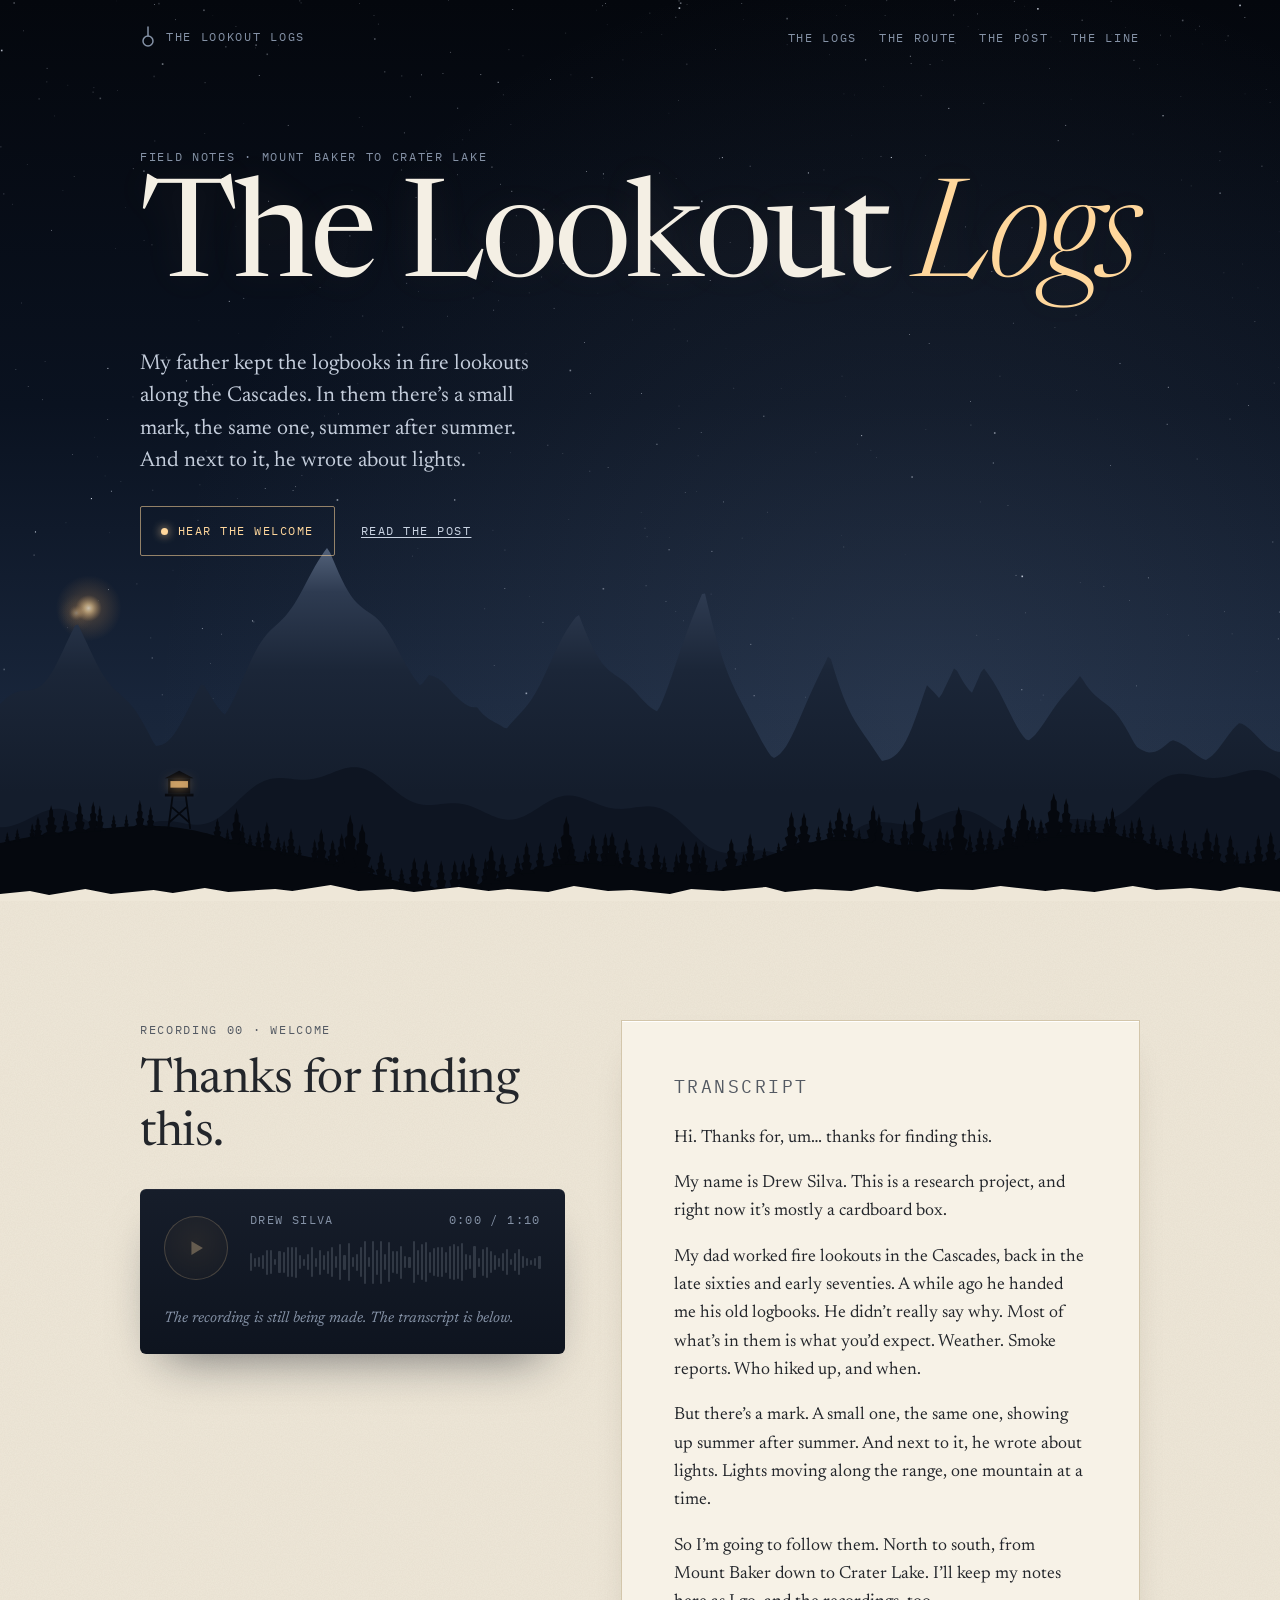
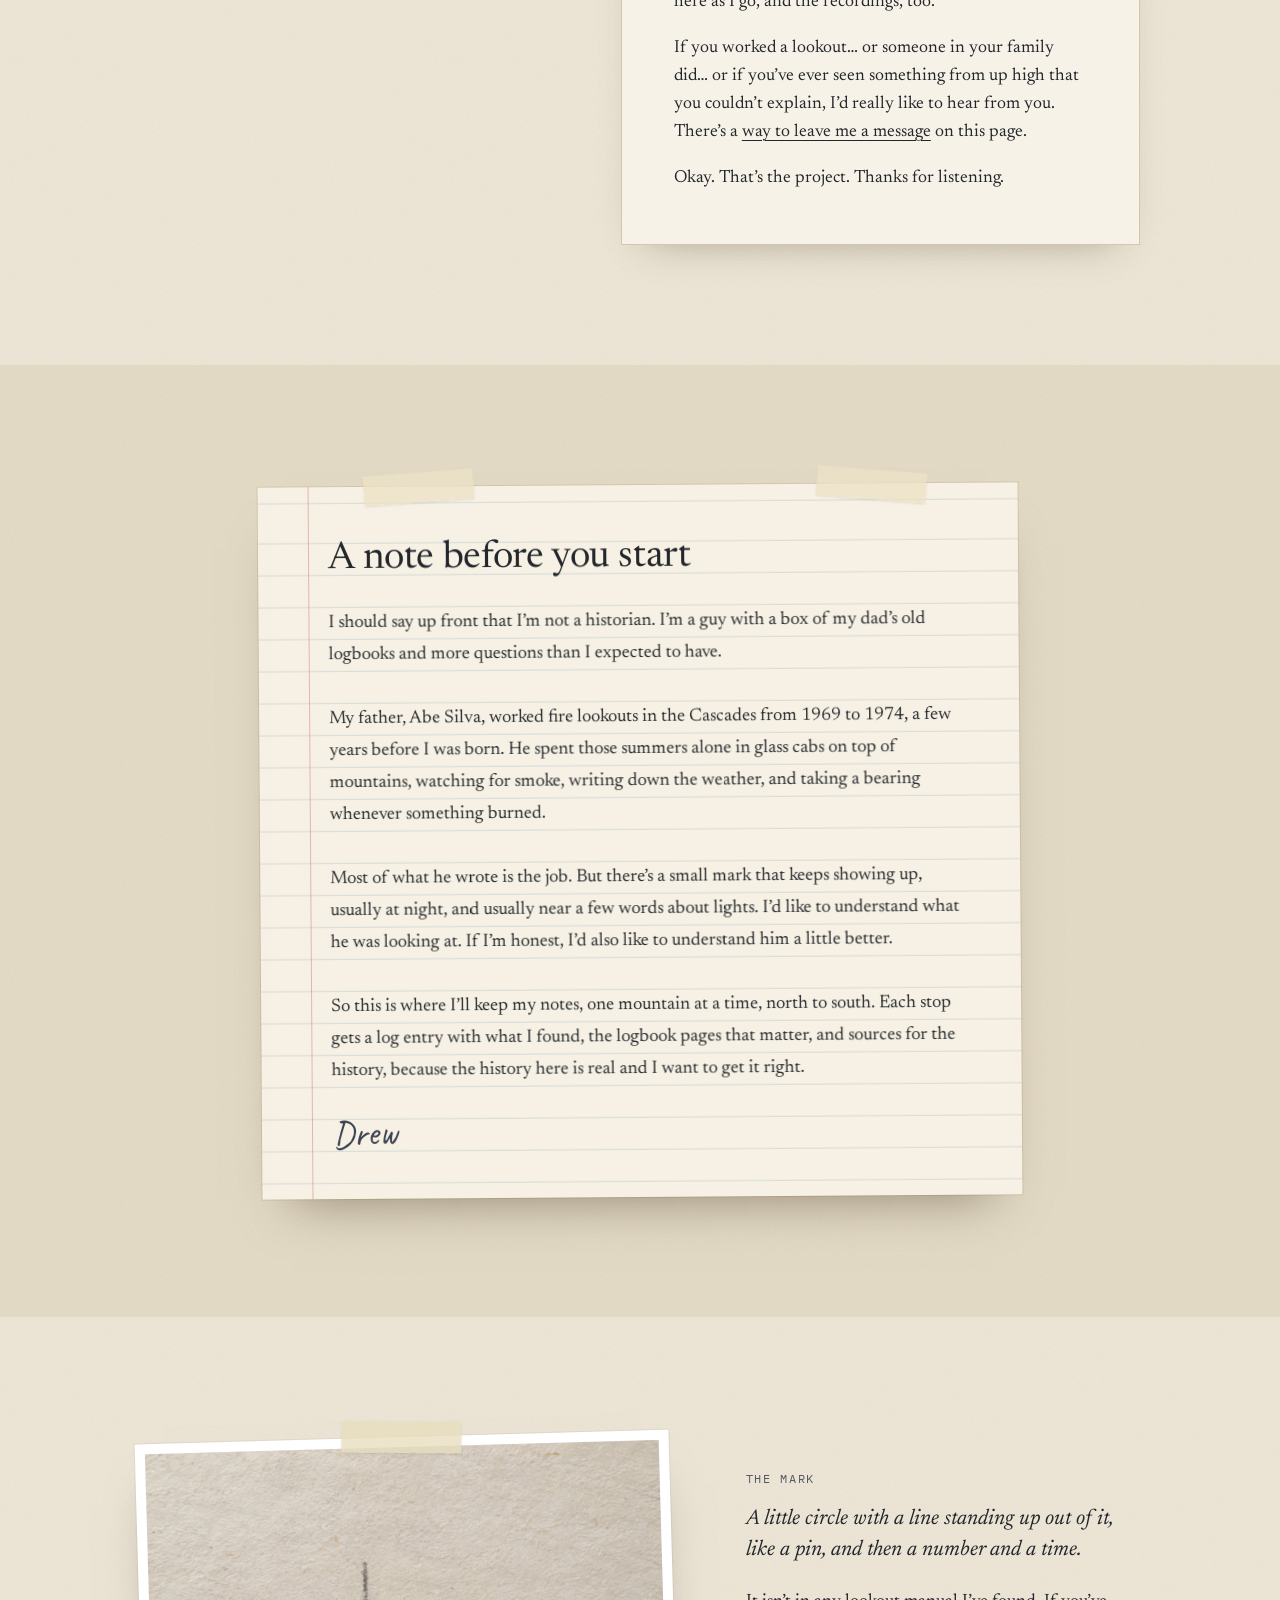
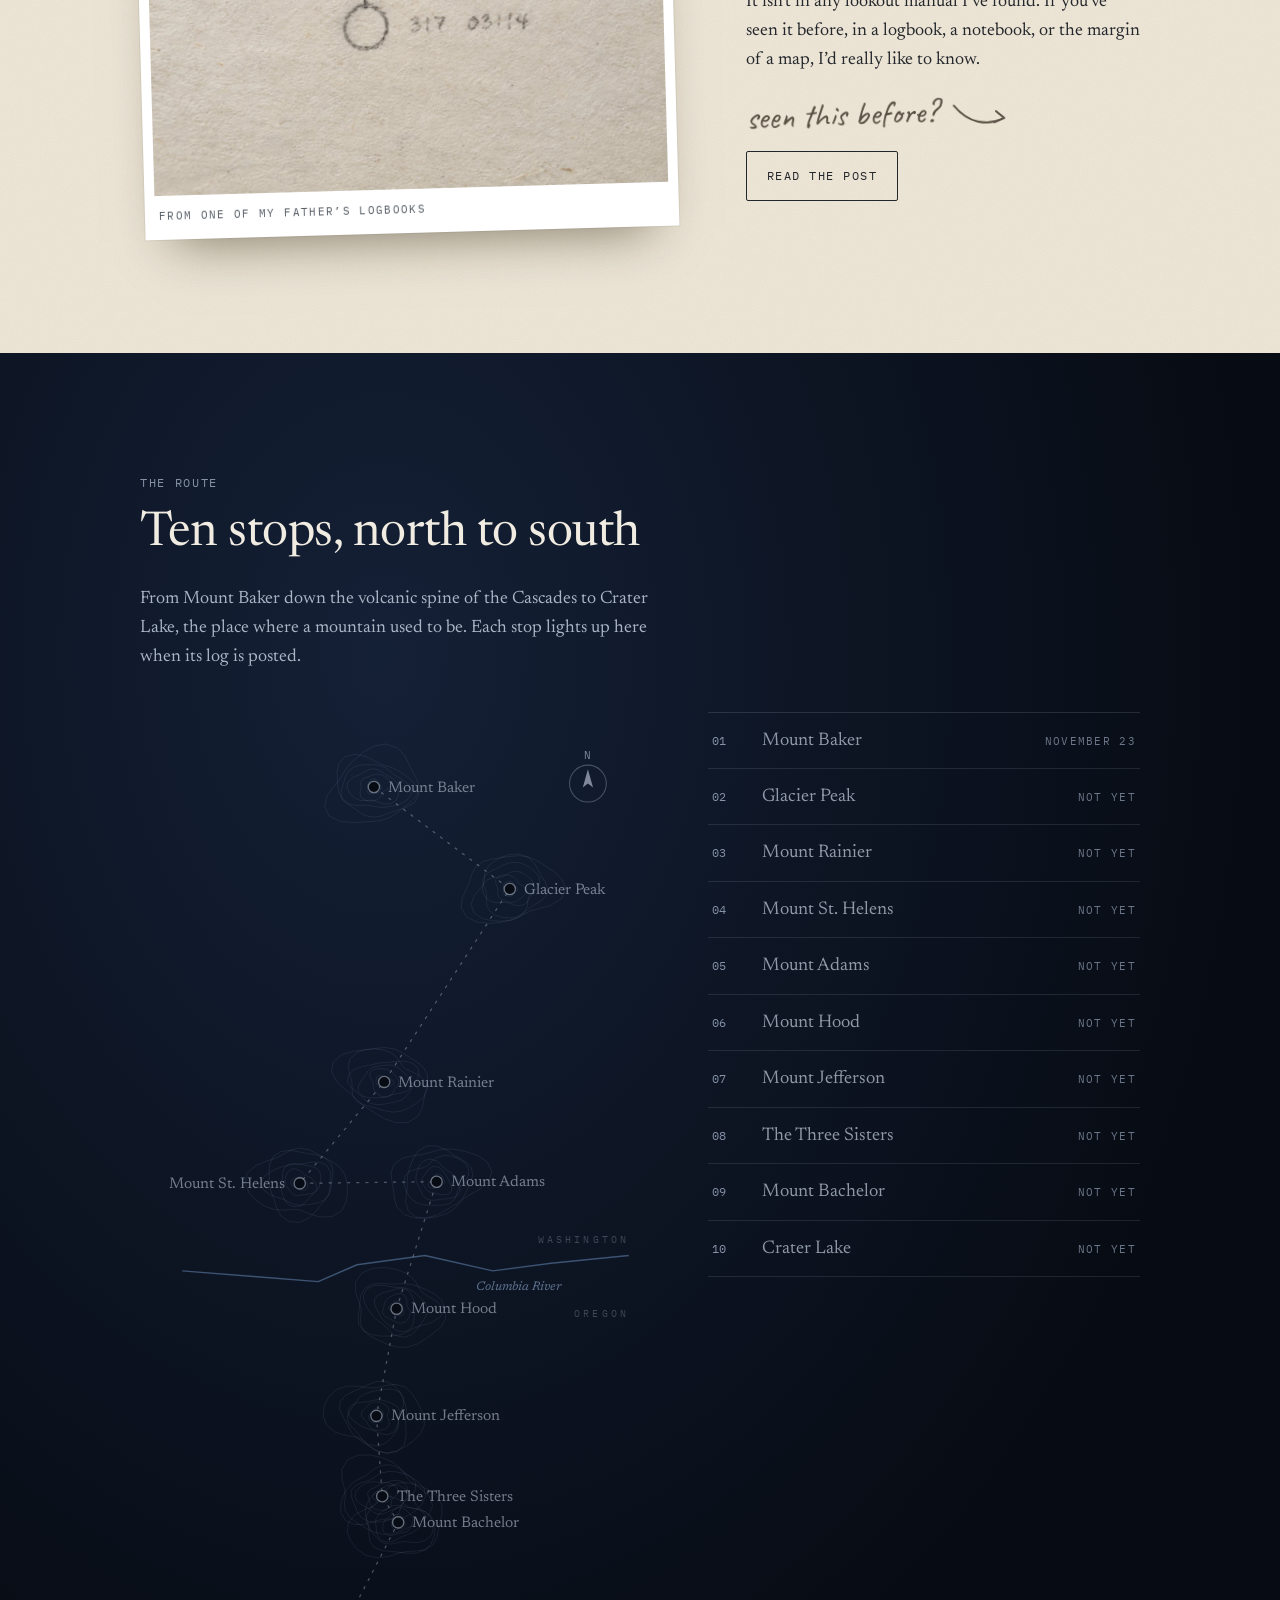
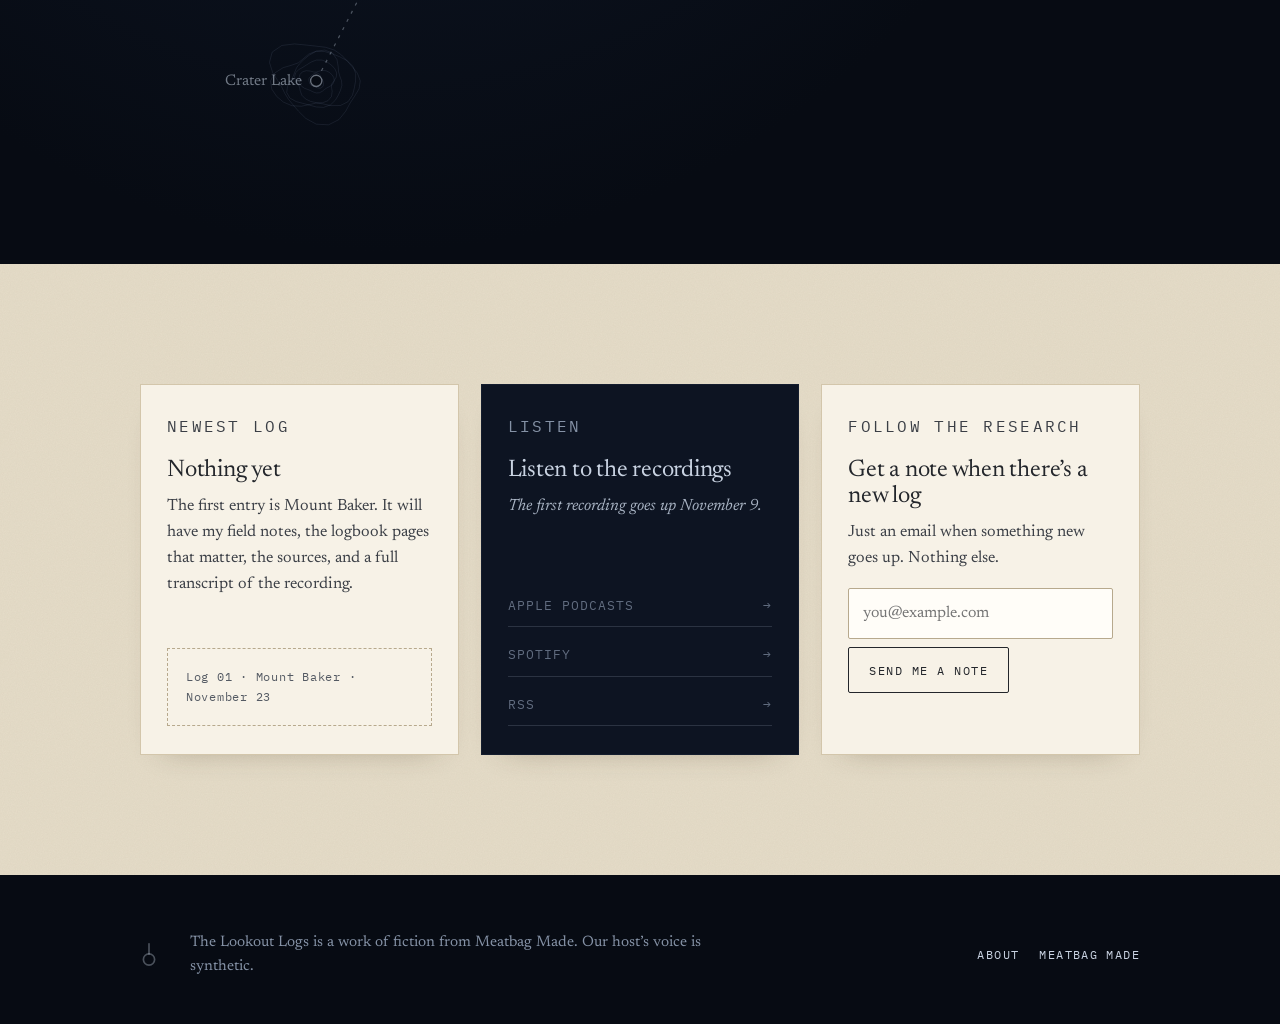
==== commit 0925c0cf: "Prepare website for lookoutlogs.com on GitHub Pages Add CNAME and .nojekyll, remove draft notes from" ====
--- a/index.html
+++ b/index.html
@@ -79,7 +79,6 @@
 
   <section class="section section--paper2" id="note">
     <div class="wrap">
-      <!-- DRAFT for Kevin's approval: Drew's home note. -->
       <article class="notebook">
         <h2>A note before you start</h2>
         <p>I should say up front that I&rsquo;m not a historian. I&rsquo;m a guy with a box of my dad&rsquo;s old logbooks and more questions than I expected to have.</p>
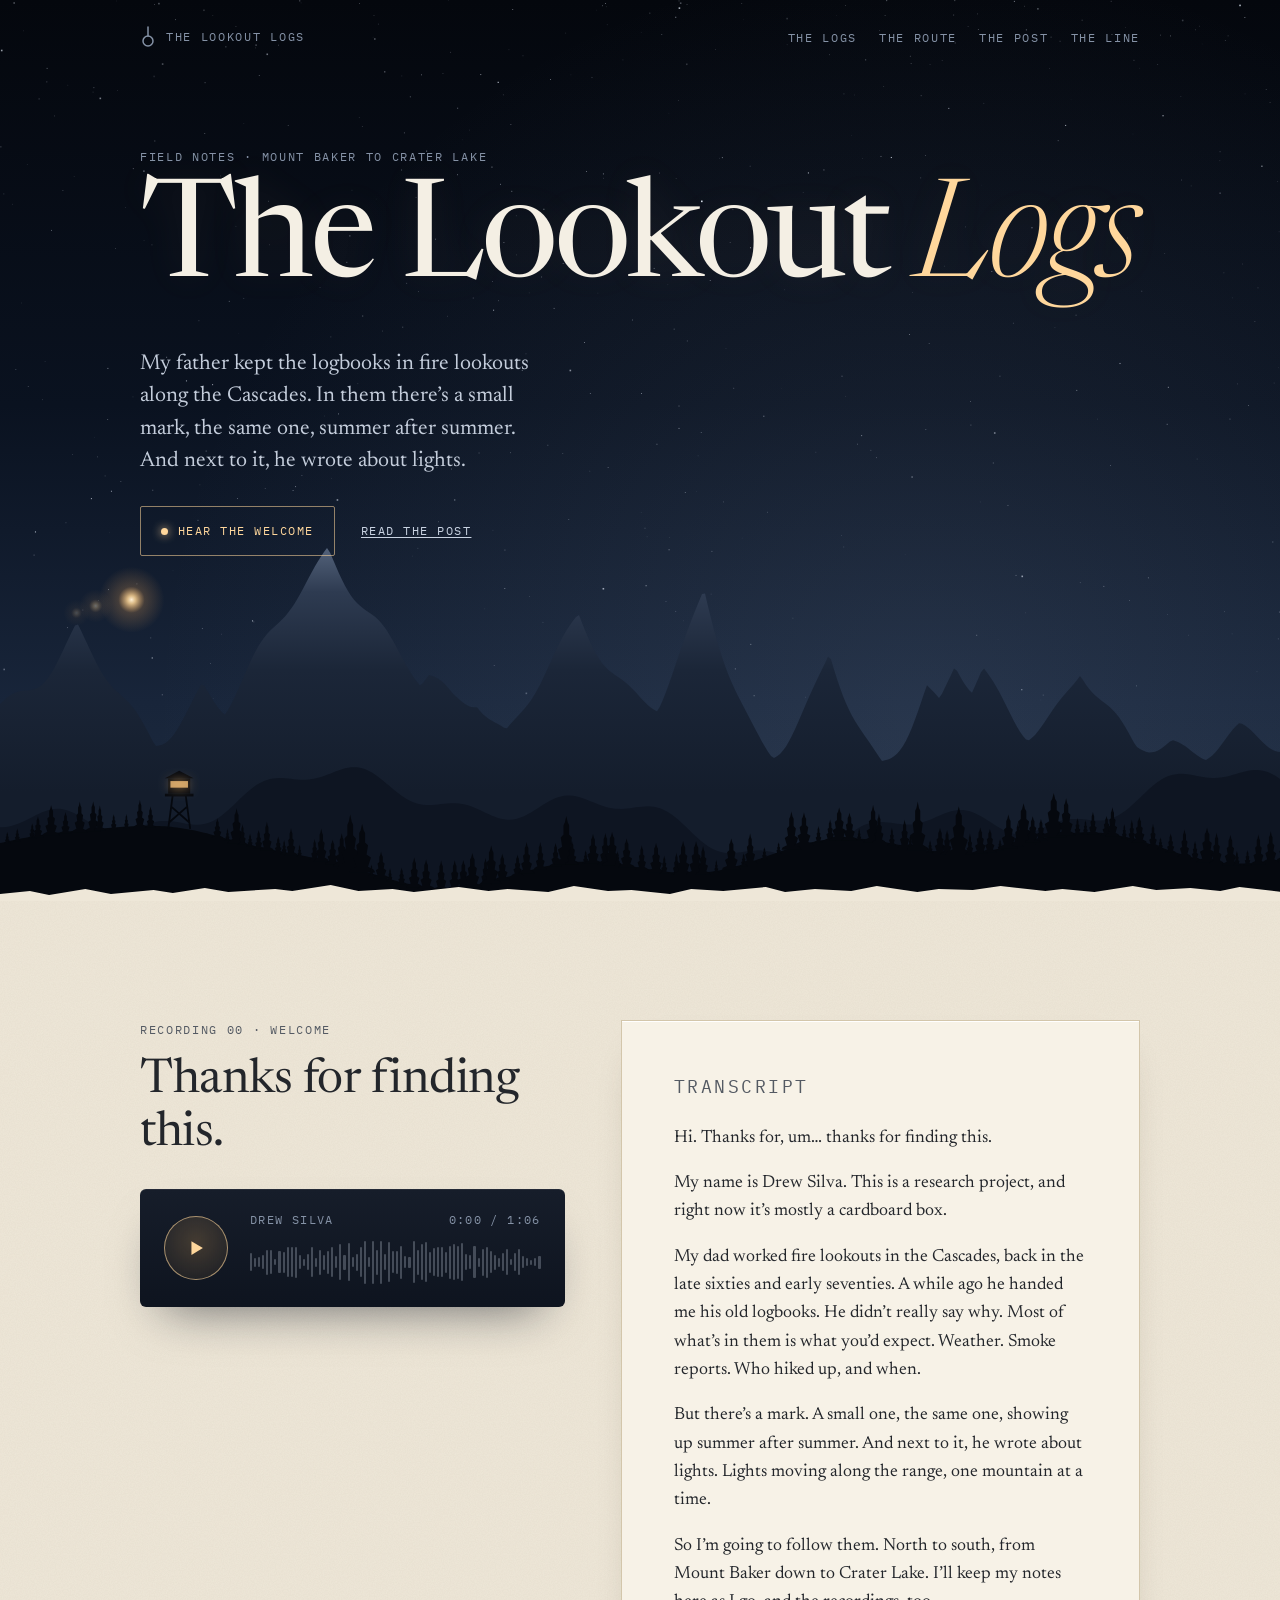
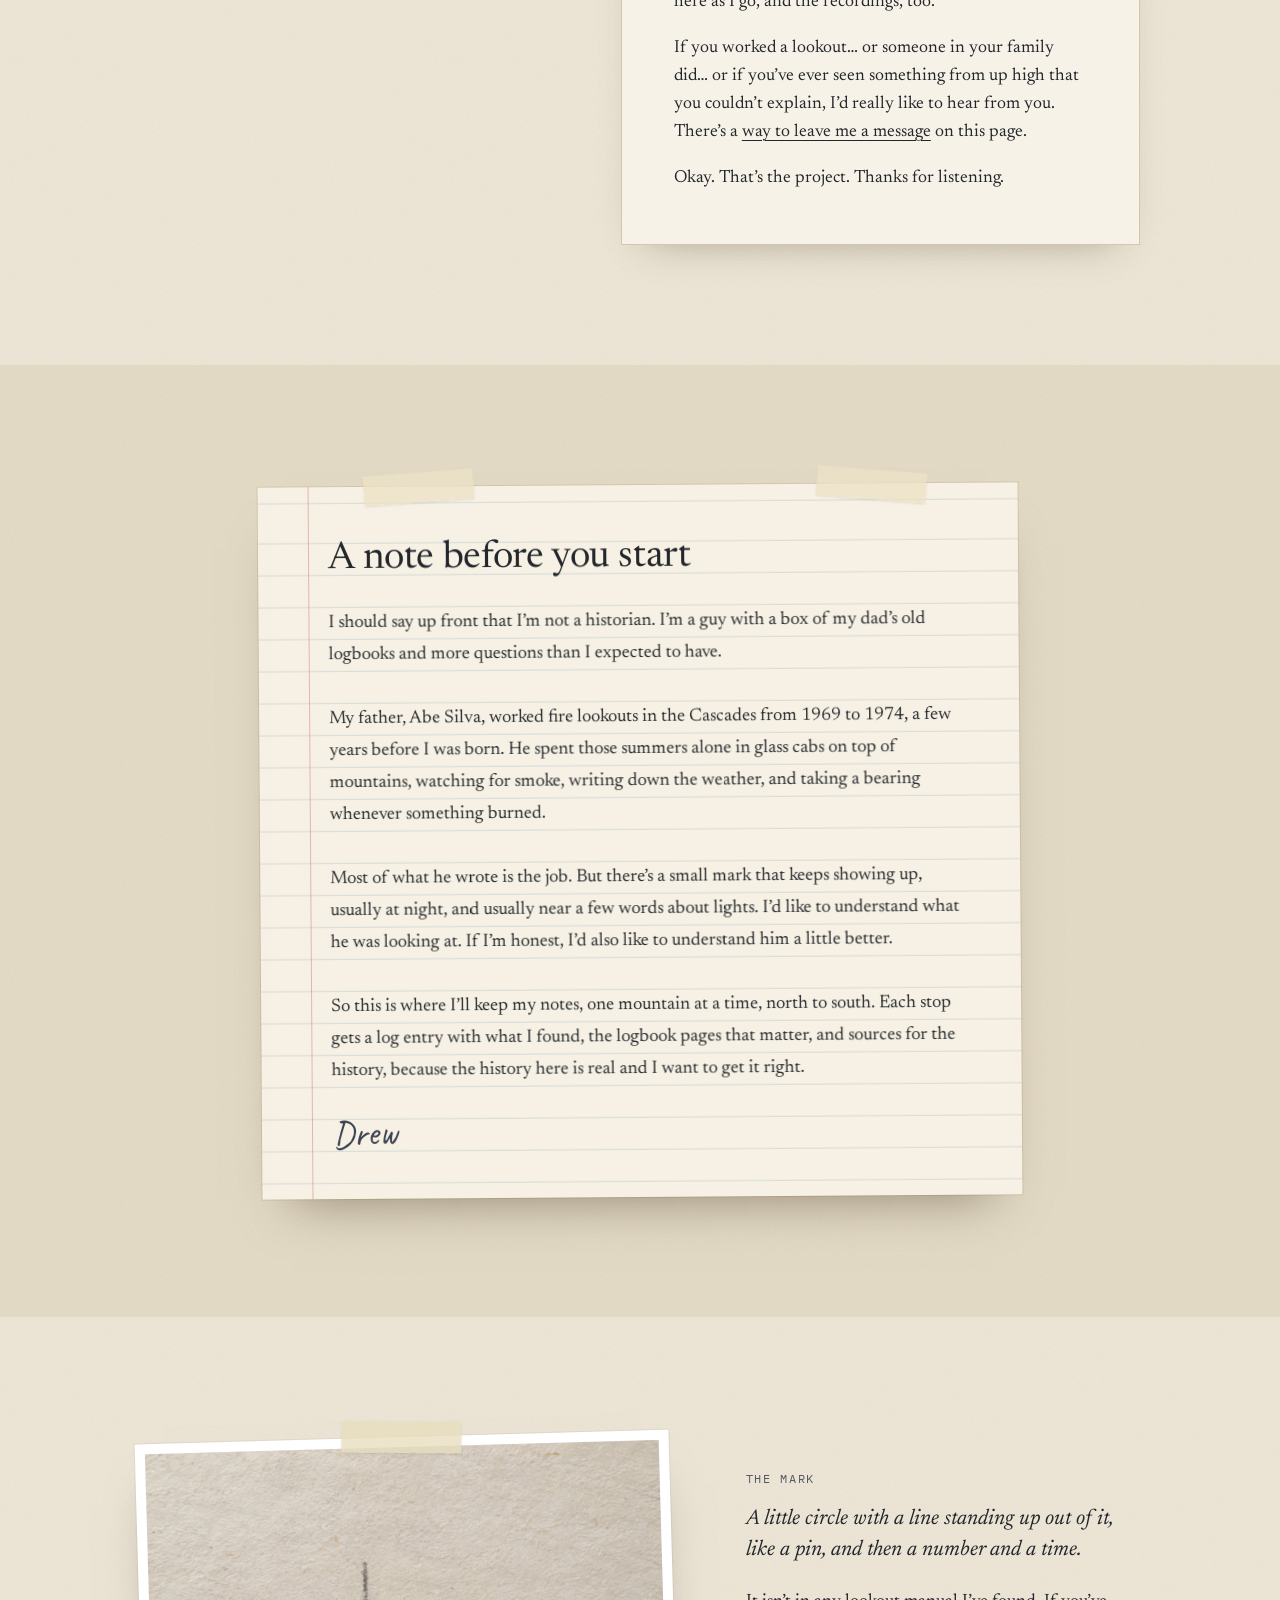
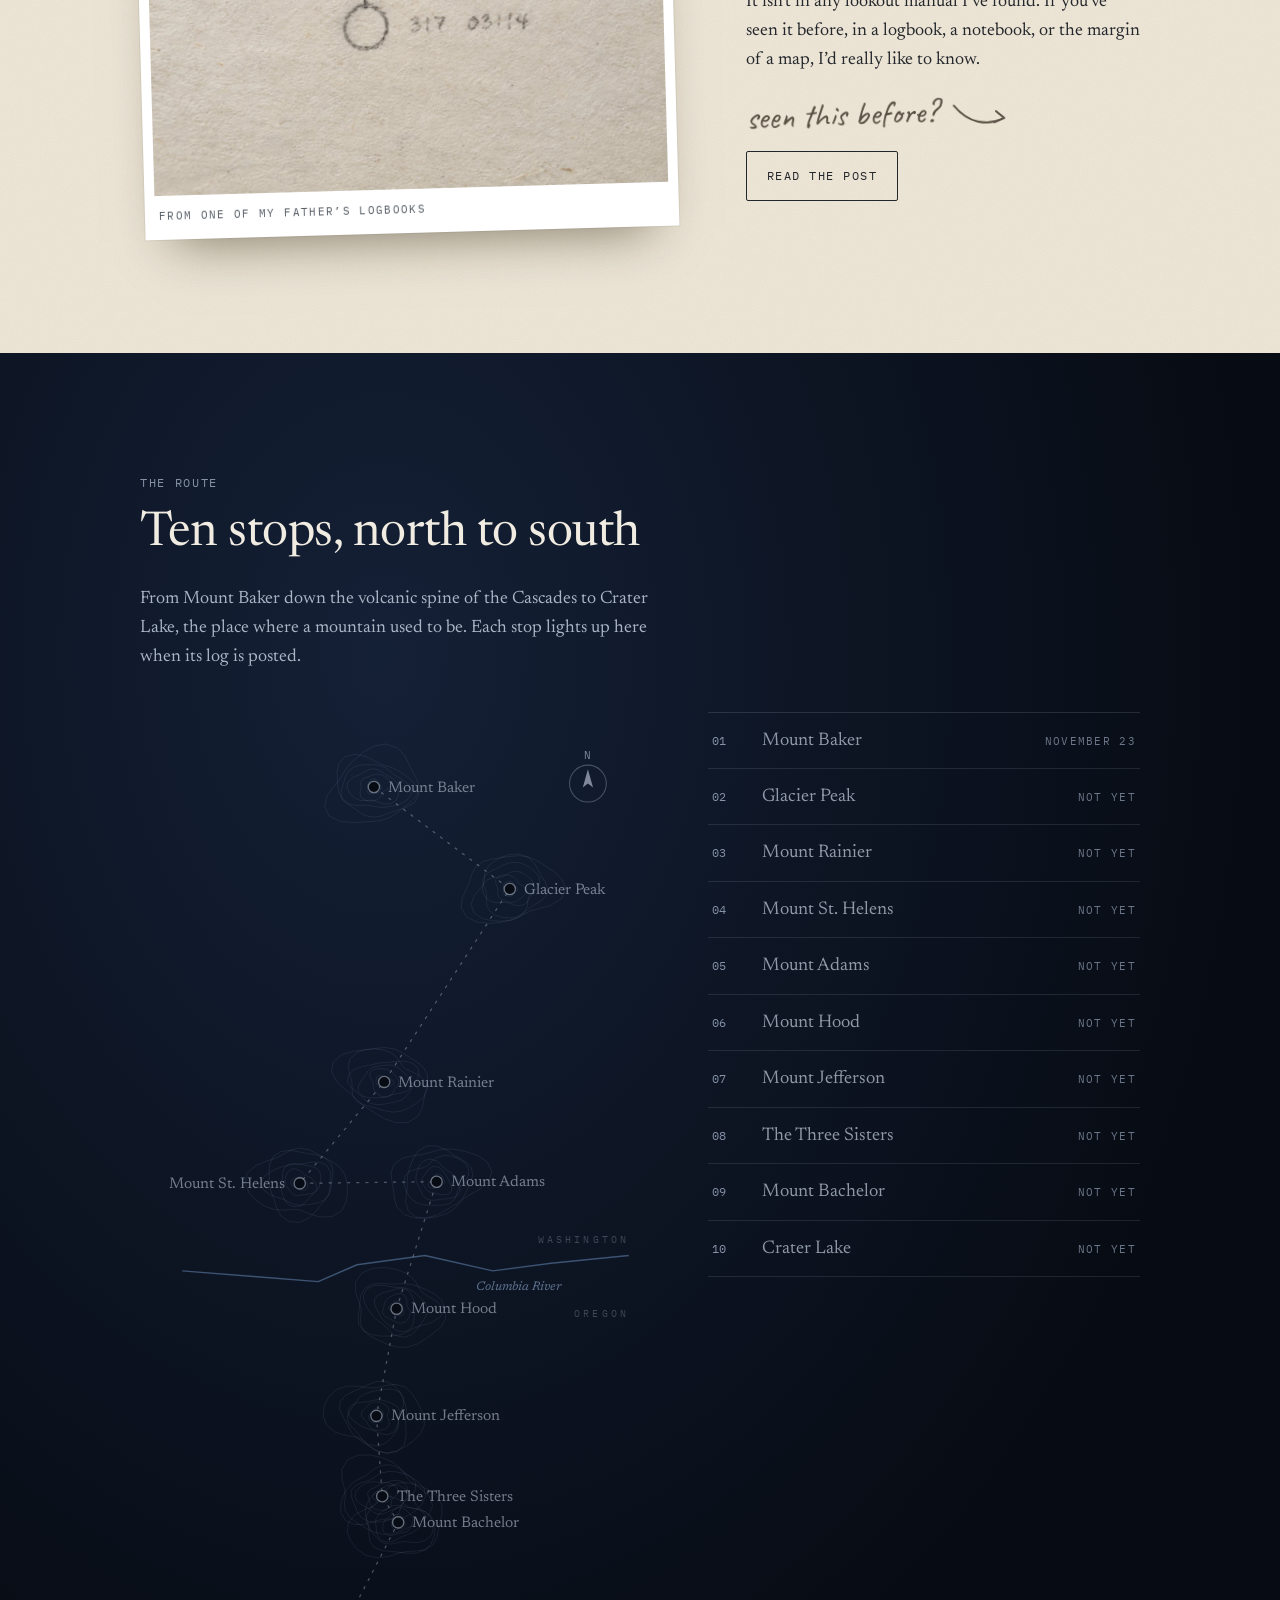
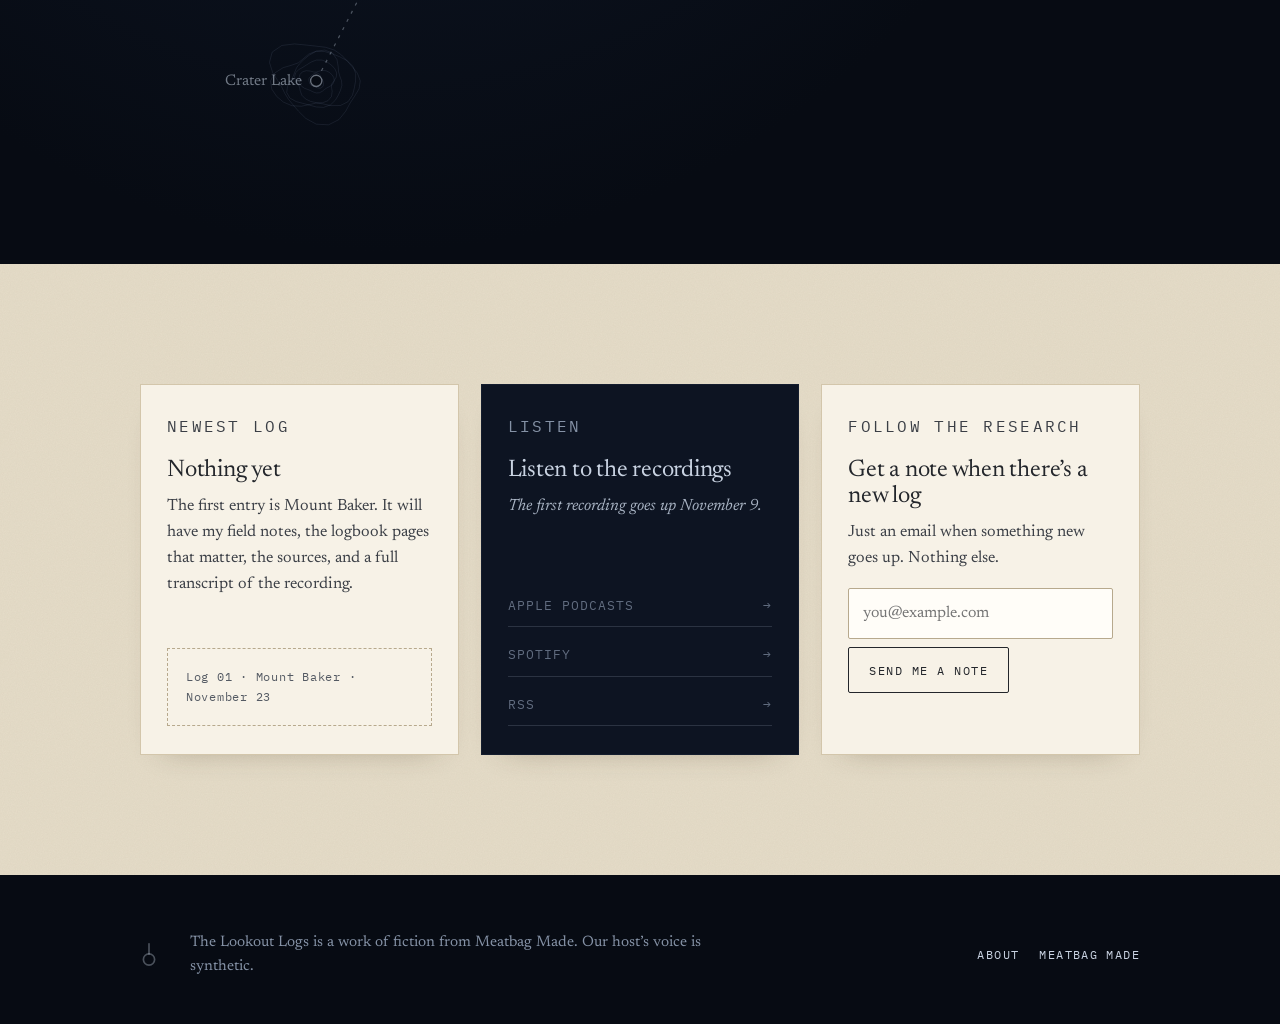
==== commit 62f50323: "Add Drew's welcome recording (take 1) to the website Joins take 1 of the three welcome chunks with 0" ====
--- a/index.html
+++ b/index.html
@@ -51,13 +51,13 @@
         <h2>Thanks for finding this.</h2>
       </div>
 
-      <div class="player" data-player data-src="audio/welcome.mp3" data-length="70">
+      <div class="player" data-player data-src="audio/welcome.mp3" data-length="66">
         <button class="player__btn" type="button" aria-label="Play the welcome recording">
           <svg class="i-play" viewBox="0 0 24 24" aria-hidden="true"><path d="M7 4.5v15l12.5-7.5z" fill="currentColor"/></svg>
           <svg class="i-pause" viewBox="0 0 24 24" aria-hidden="true"><path d="M6.5 4.5h4v15h-4zM13.5 4.5h4v15h-4z" fill="currentColor"/></svg>
         </button>
         <div>
-          <div class="player__meta"><span>Drew Silva</span><span class="player__time">0:00 / 1:10</span></div>
+          <div class="player__meta"><span>Drew Silva</span><span class="player__time">0:00 / 1:06</span></div>
           <div class="player__bars" aria-hidden="true"></div>
         </div>
         <p class="player__status" aria-live="polite"></p>
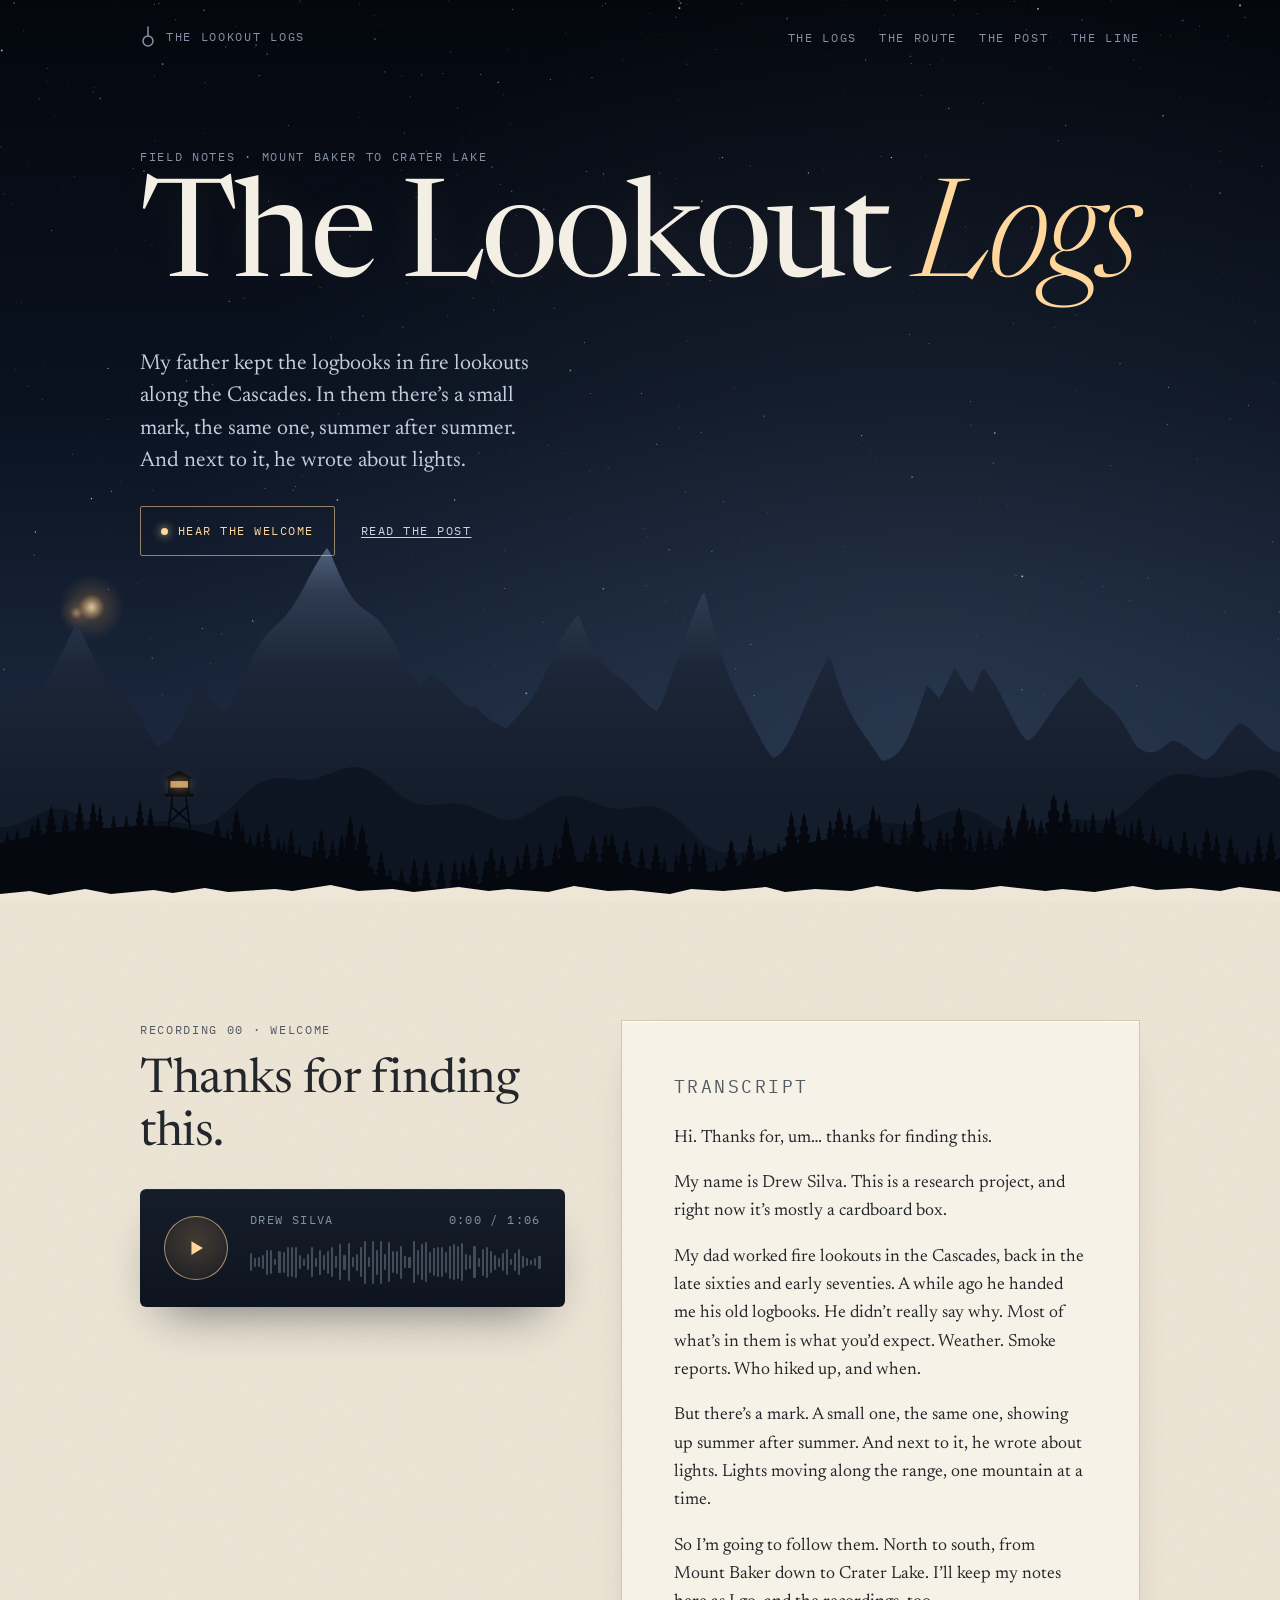
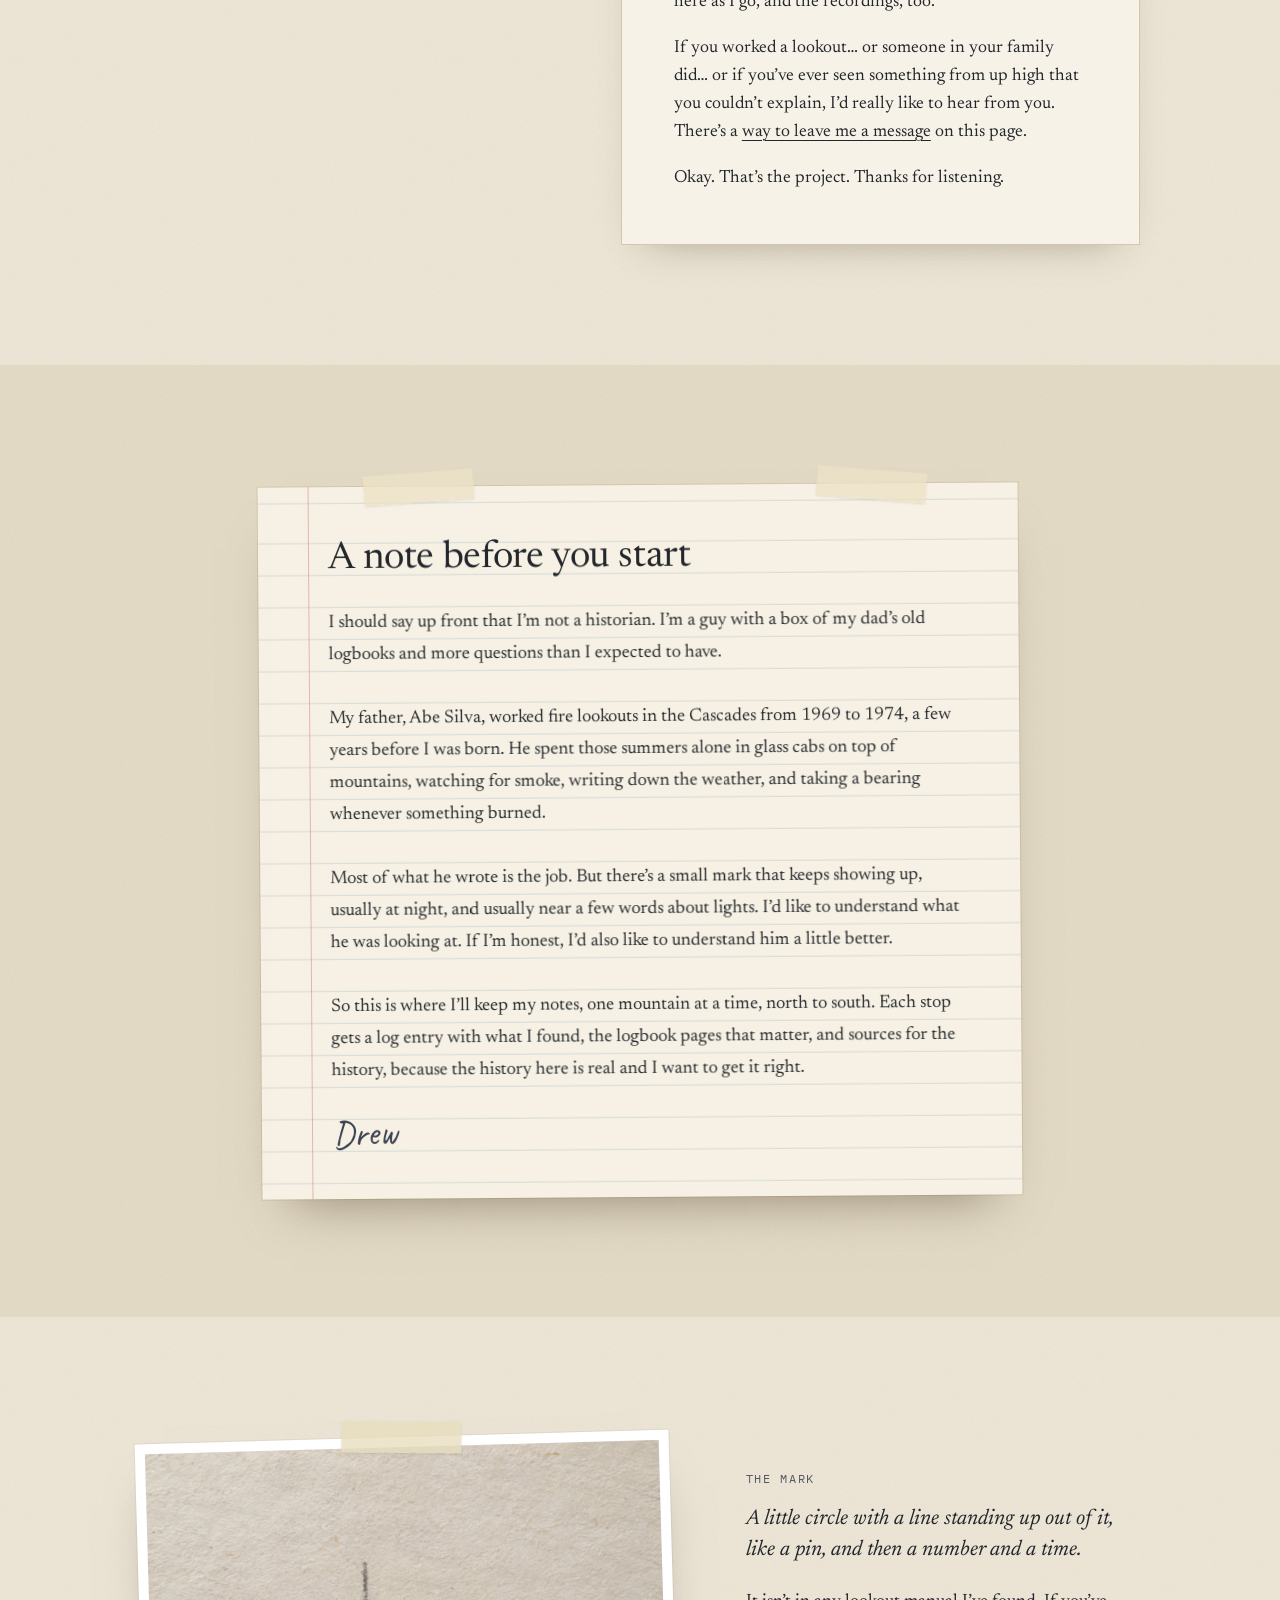
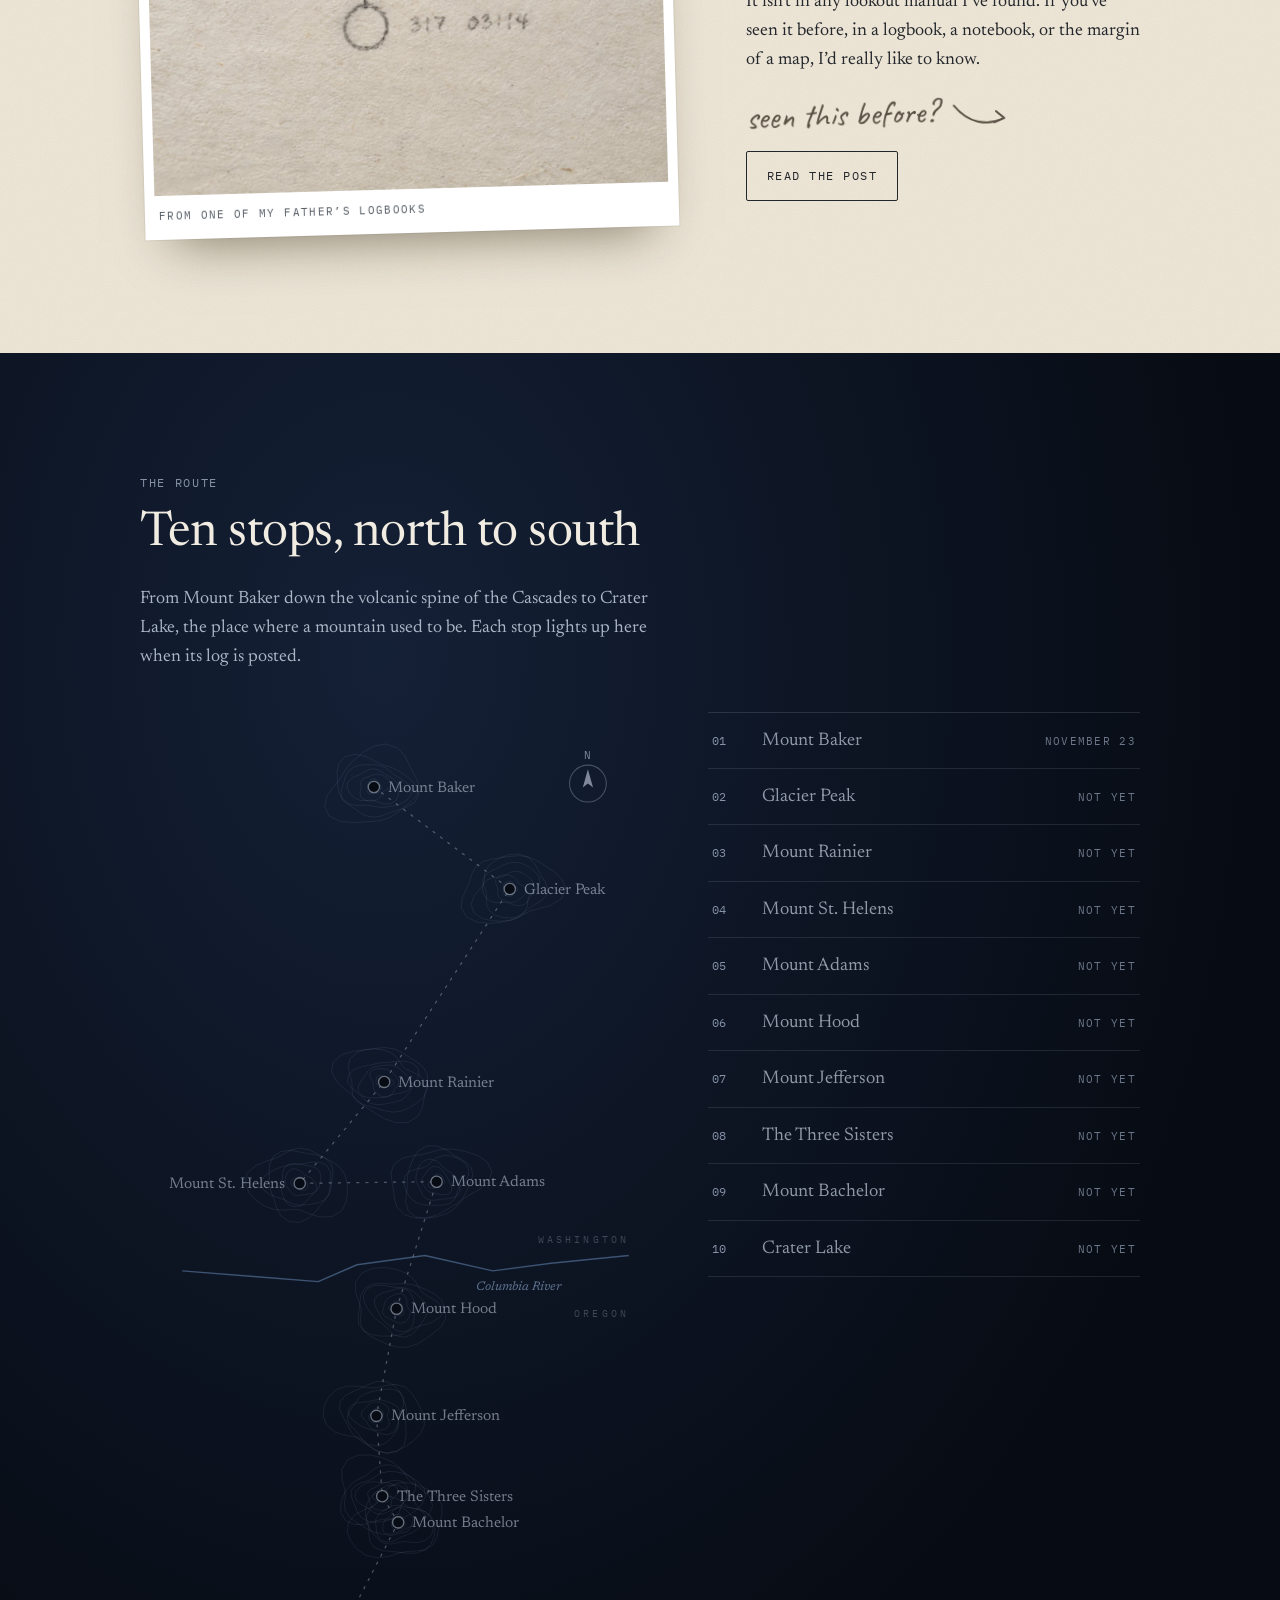
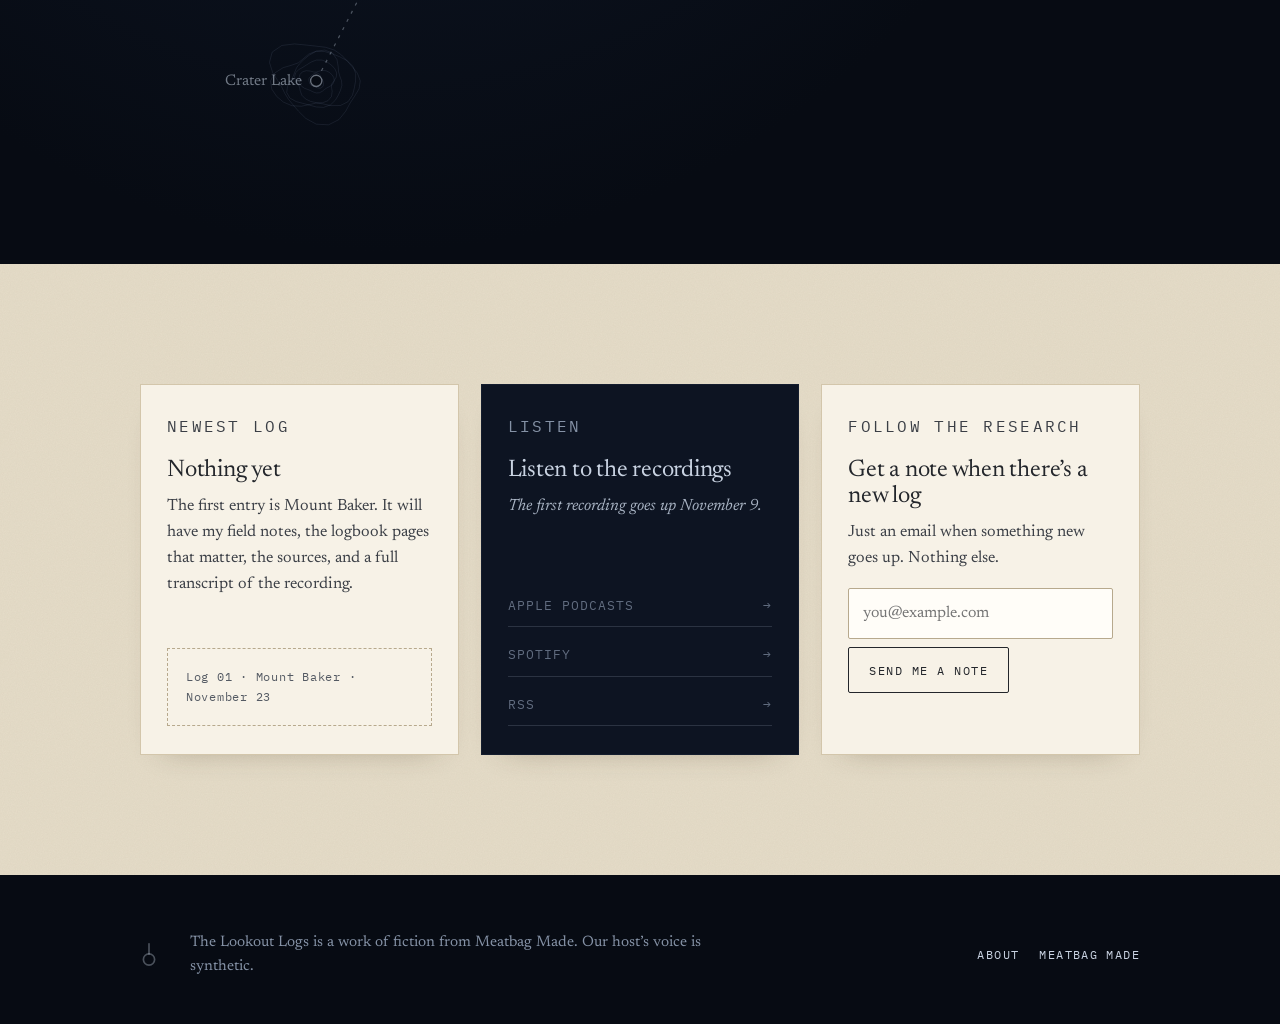
==== commit bef6c198: "Switch the host voice to Kevin's clone and re-record the welcome The host voice is now a clone of Ke" ====
--- a/index.html
+++ b/index.html
@@ -51,13 +51,13 @@
         <h2>Thanks for finding this.</h2>
       </div>
 
-      <div class="player" data-player data-src="audio/welcome.mp3" data-length="66">
+      <div class="player" data-player data-src="audio/welcome.mp3" data-length="65">
         <button class="player__btn" type="button" aria-label="Play the welcome recording">
           <svg class="i-play" viewBox="0 0 24 24" aria-hidden="true"><path d="M7 4.5v15l12.5-7.5z" fill="currentColor"/></svg>
           <svg class="i-pause" viewBox="0 0 24 24" aria-hidden="true"><path d="M6.5 4.5h4v15h-4zM13.5 4.5h4v15h-4z" fill="currentColor"/></svg>
         </button>
         <div>
-          <div class="player__meta"><span>Drew Silva</span><span class="player__time">0:00 / 1:06</span></div>
+          <div class="player__meta"><span>Drew Silva</span><span class="player__time">0:00 / 1:05</span></div>
           <div class="player__bars" aria-hidden="true"></div>
         </div>
         <p class="player__status" aria-live="polite"></p>
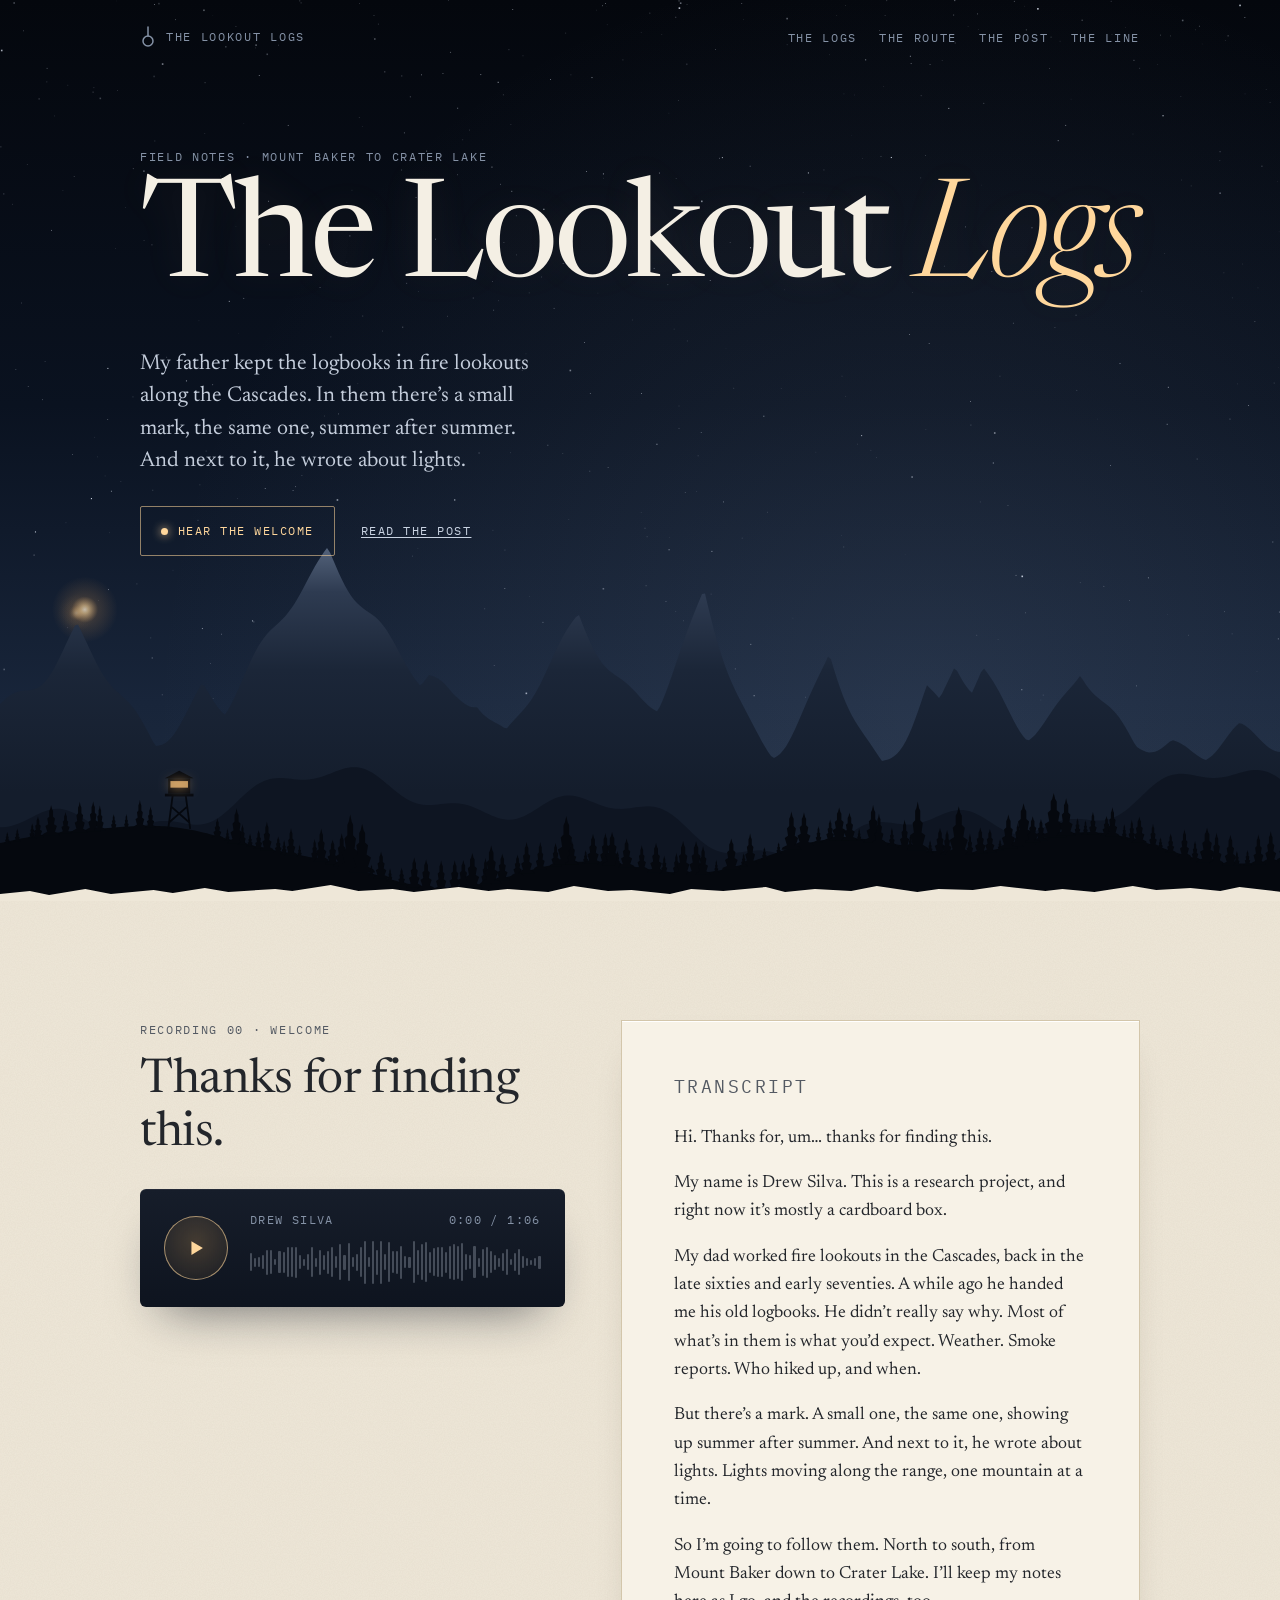
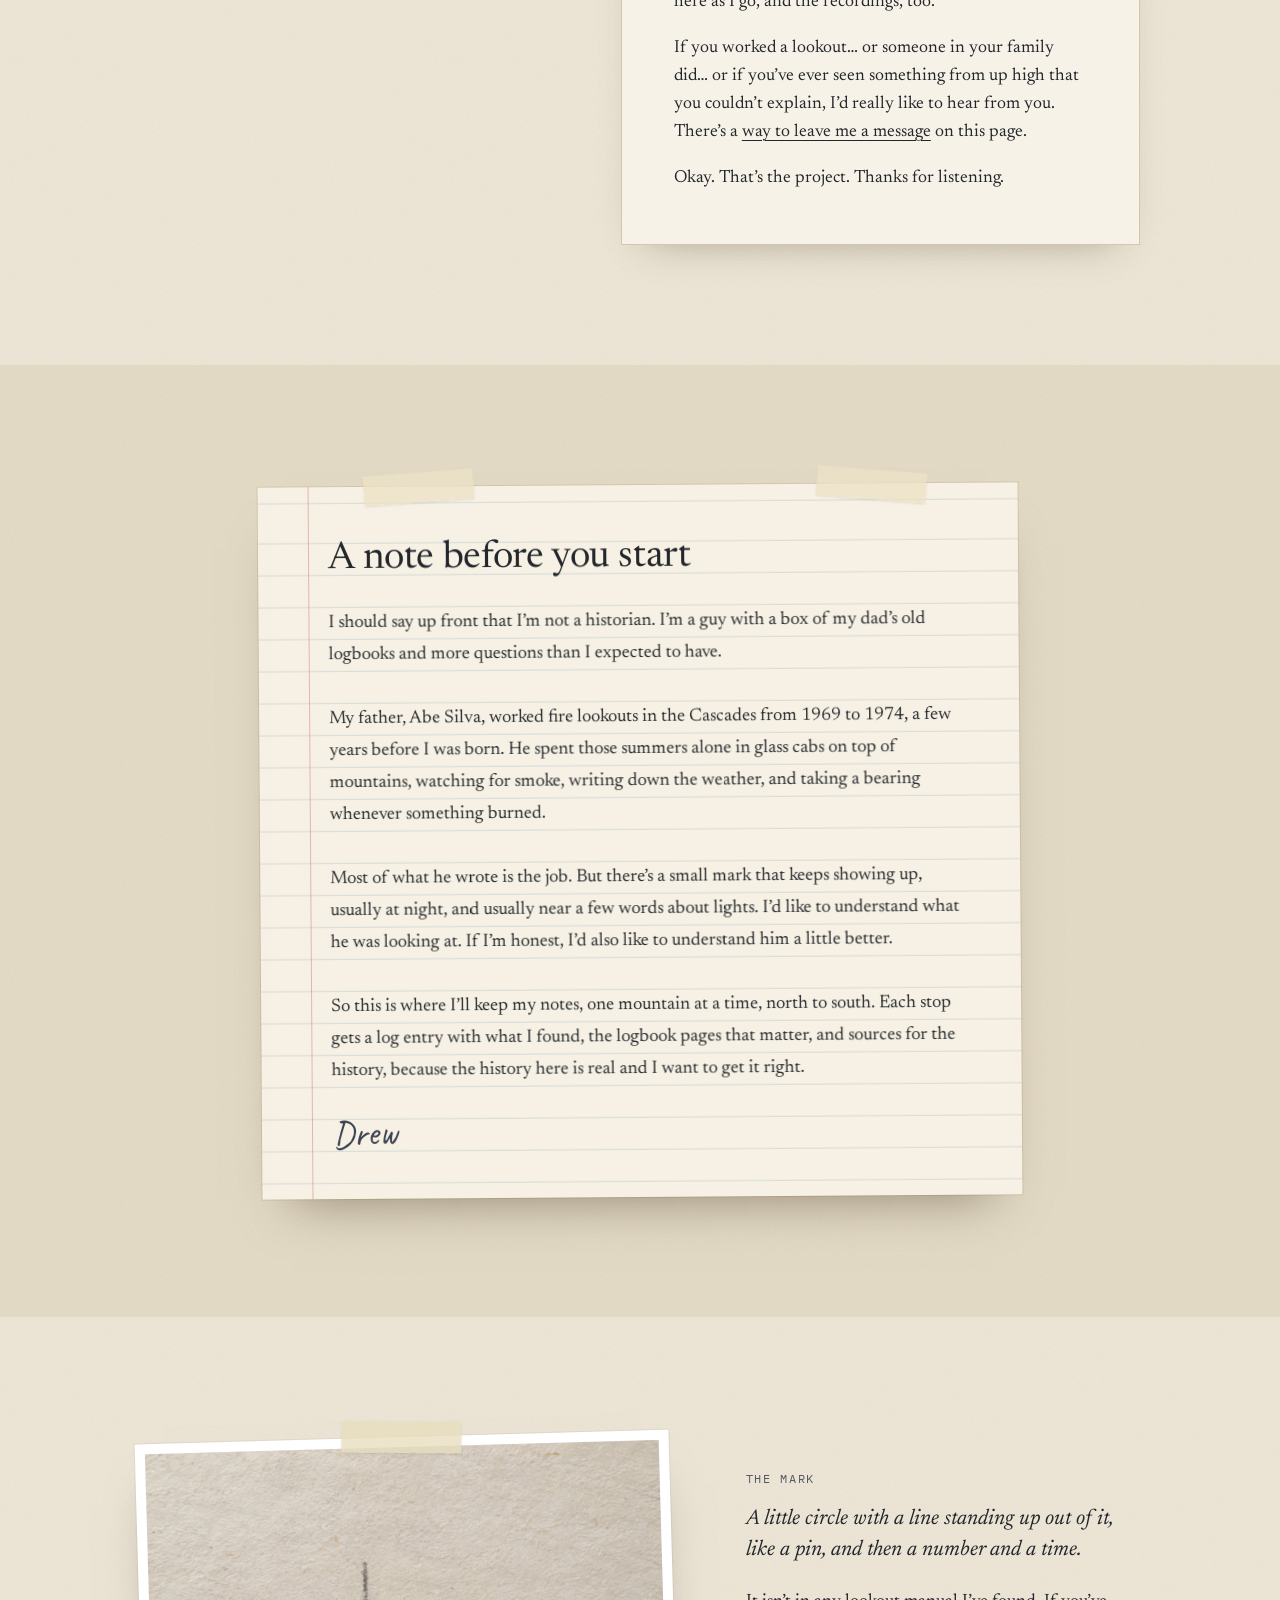
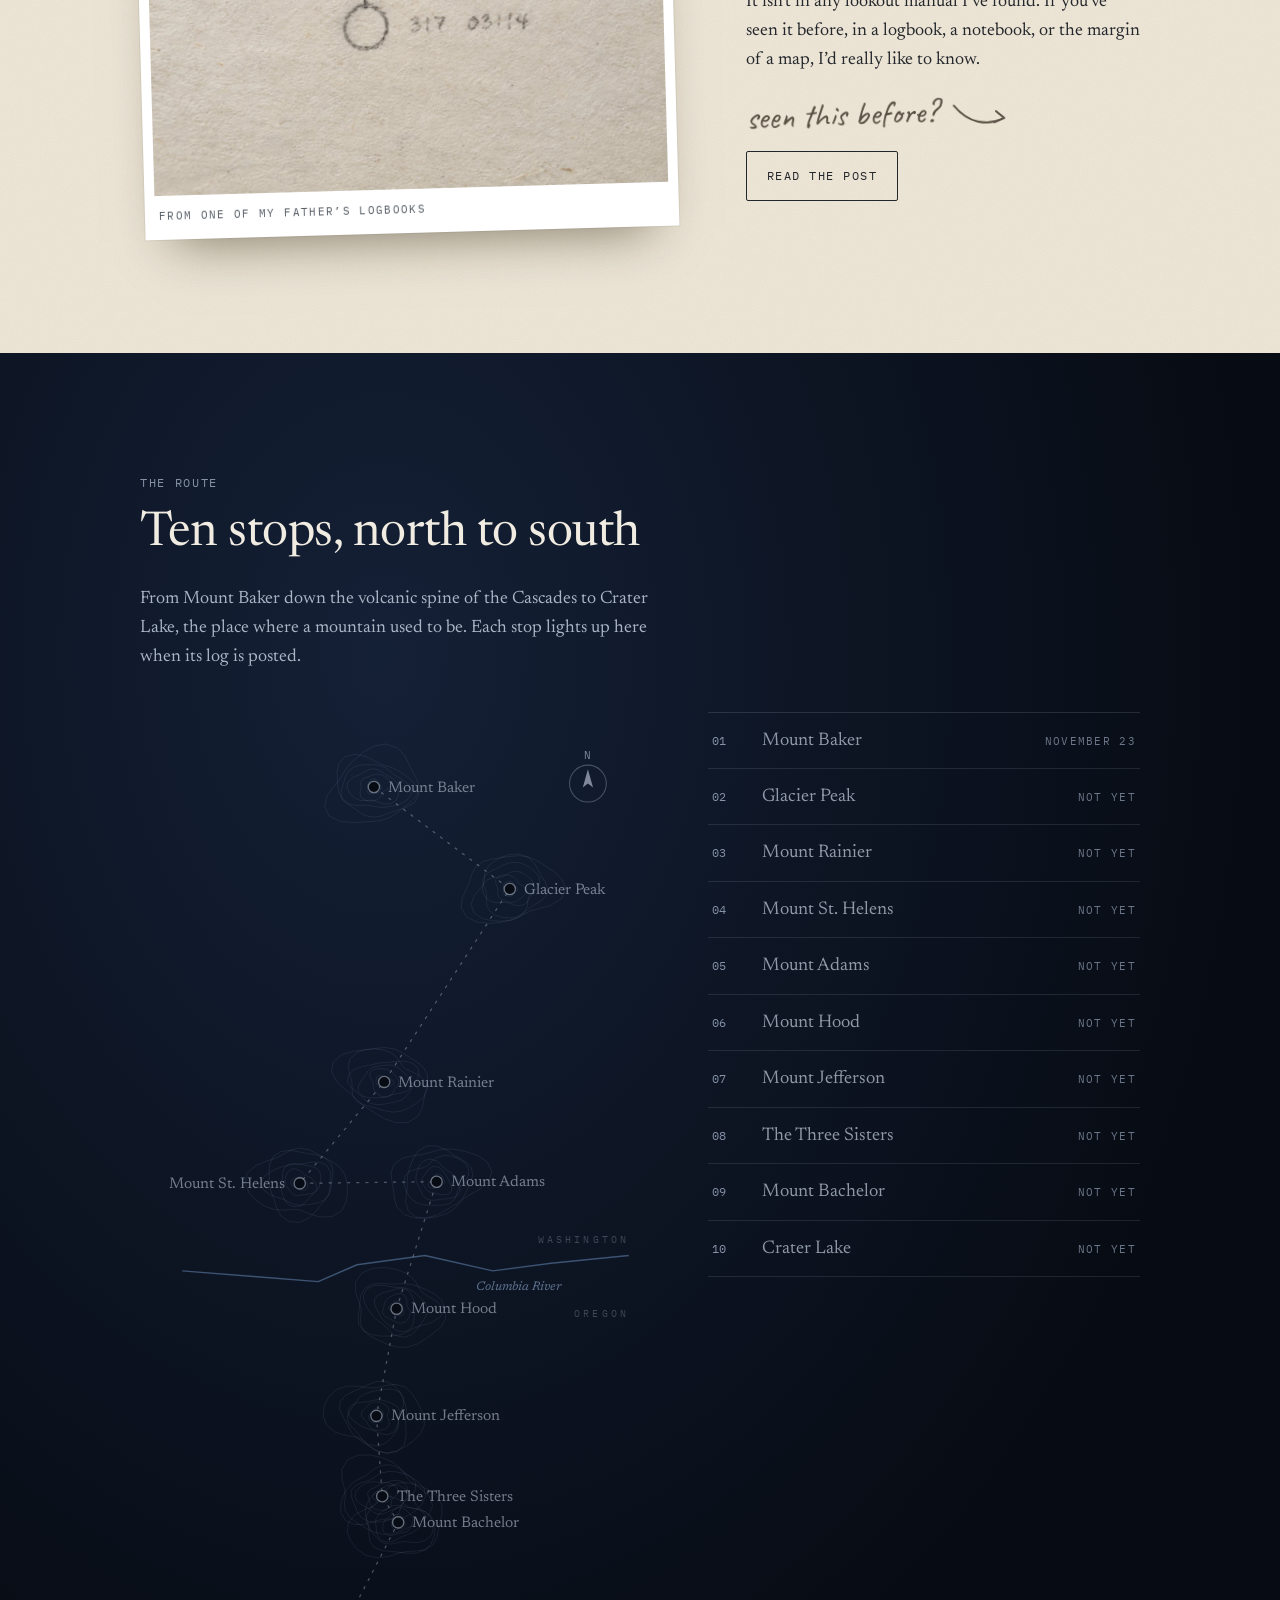
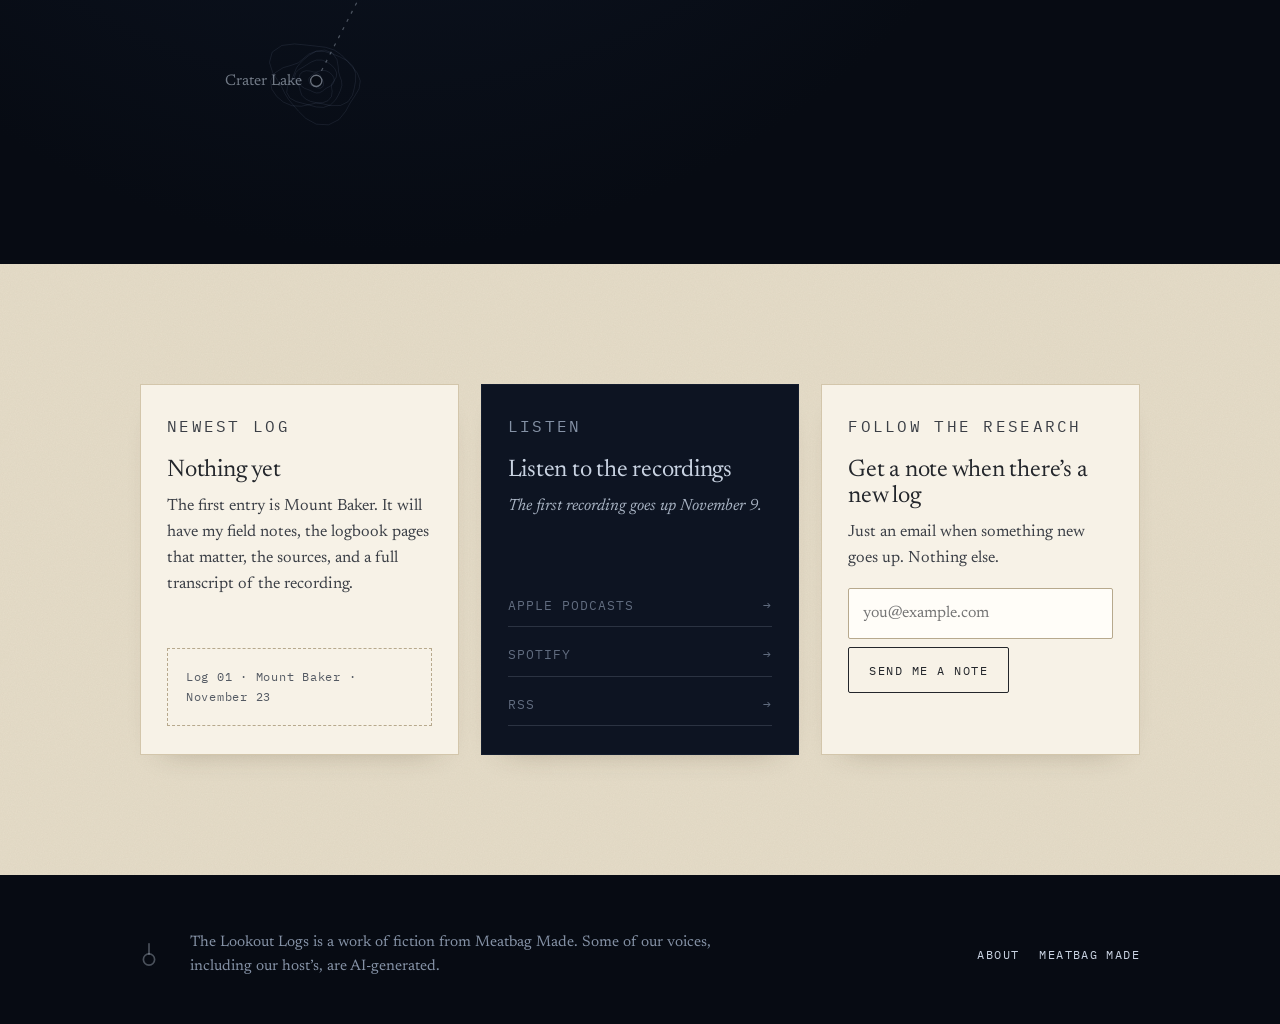
==== commit 5808fad3: "Open casting to AI voices beyond the host; cast the father and Carrie Casting is now decided per cha" ====
--- a/index.html
+++ b/index.html
@@ -163,7 +163,7 @@
 <footer class="footer">
   <div class="wrap footer__inner">
     <svg class="footer__mark" viewBox="0 0 16 22" aria-hidden="true"><circle cx="8" cy="15" r="5" fill="none" stroke="currentColor" stroke-width="1.5"/><path d="M8 10V1" stroke="currentColor" stroke-width="1.5" stroke-linecap="round"/></svg>
-    <p class="footer__label">The Lookout Logs is a work of fiction from Meatbag Made. Our host&rsquo;s voice is synthetic.</p>
+    <p class="footer__label">The Lookout Logs is a work of fiction from Meatbag Made. Some of our voices, including our host&rsquo;s, are AI-generated.</p>
     <nav aria-label="Footer"><a href="about.html">About</a><a href="https://meatbagmade.com">Meatbag Made</a></nav>
   </div>
 </footer>
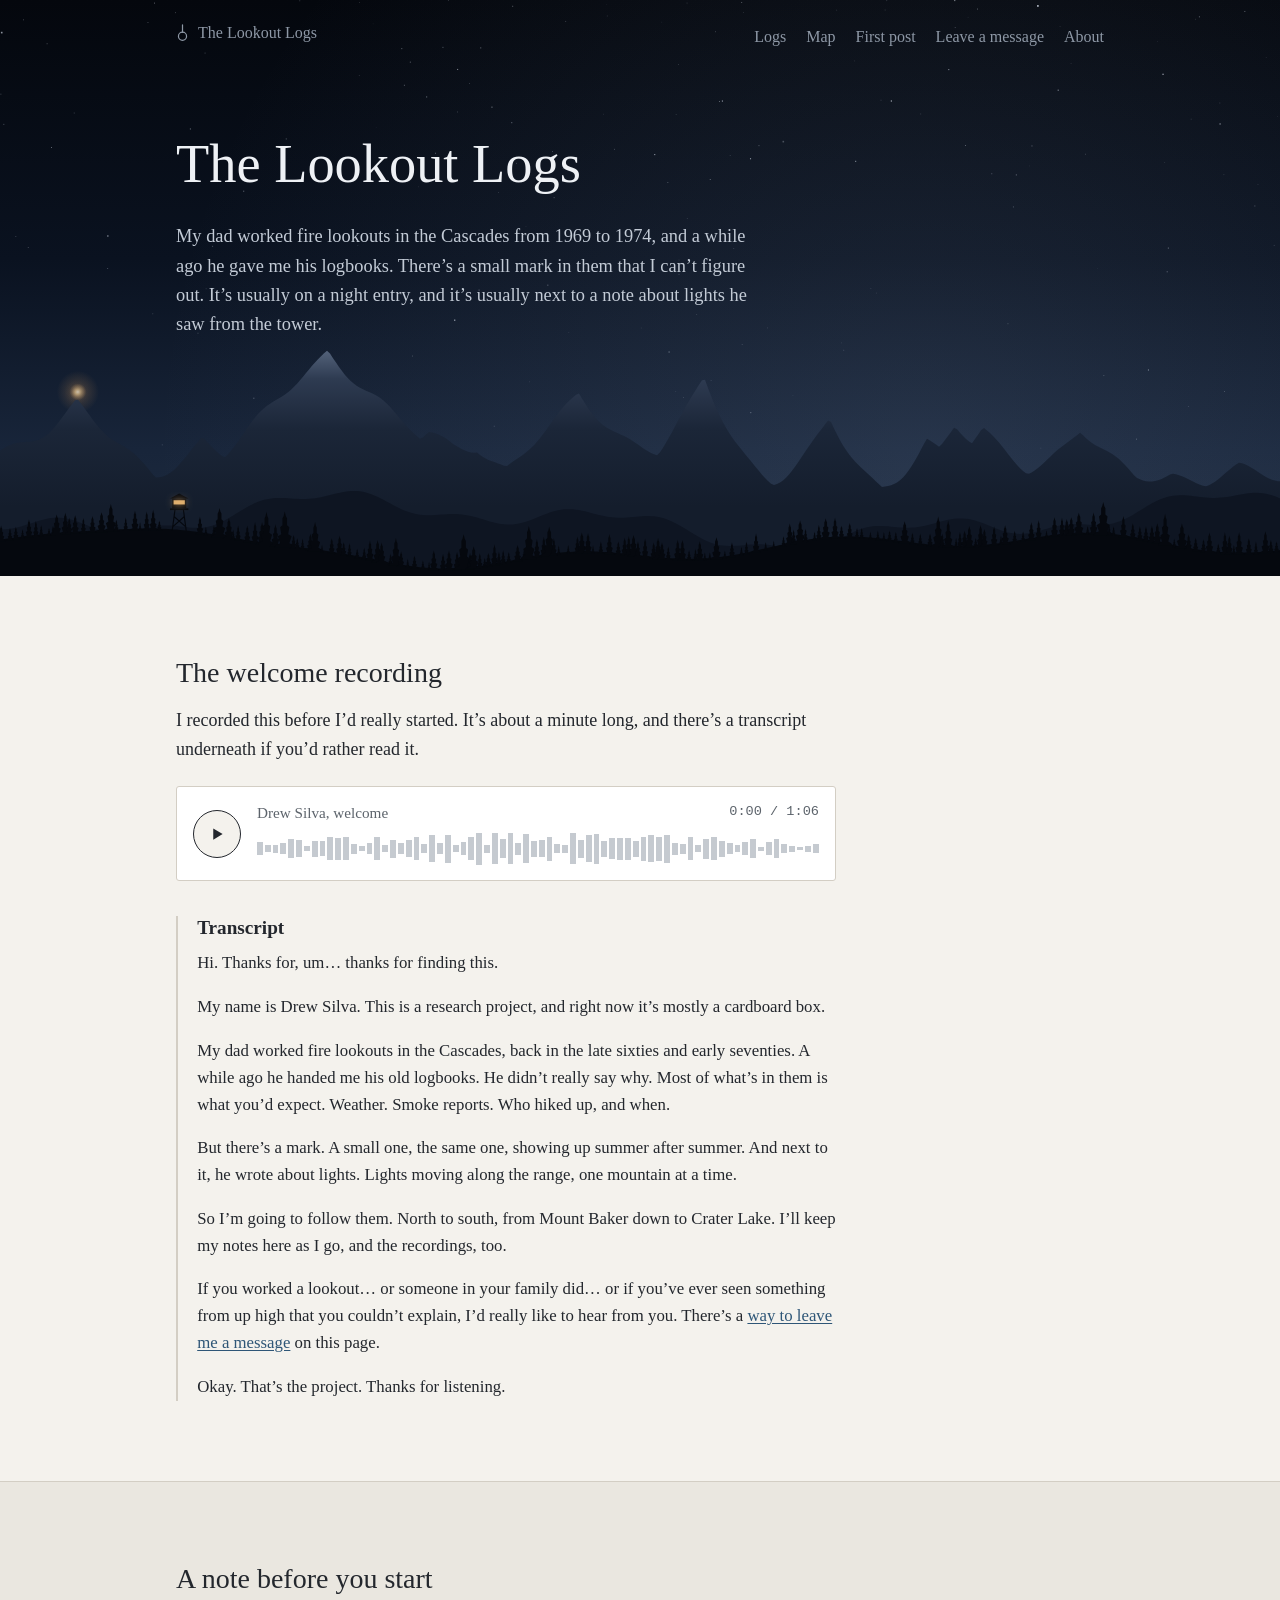
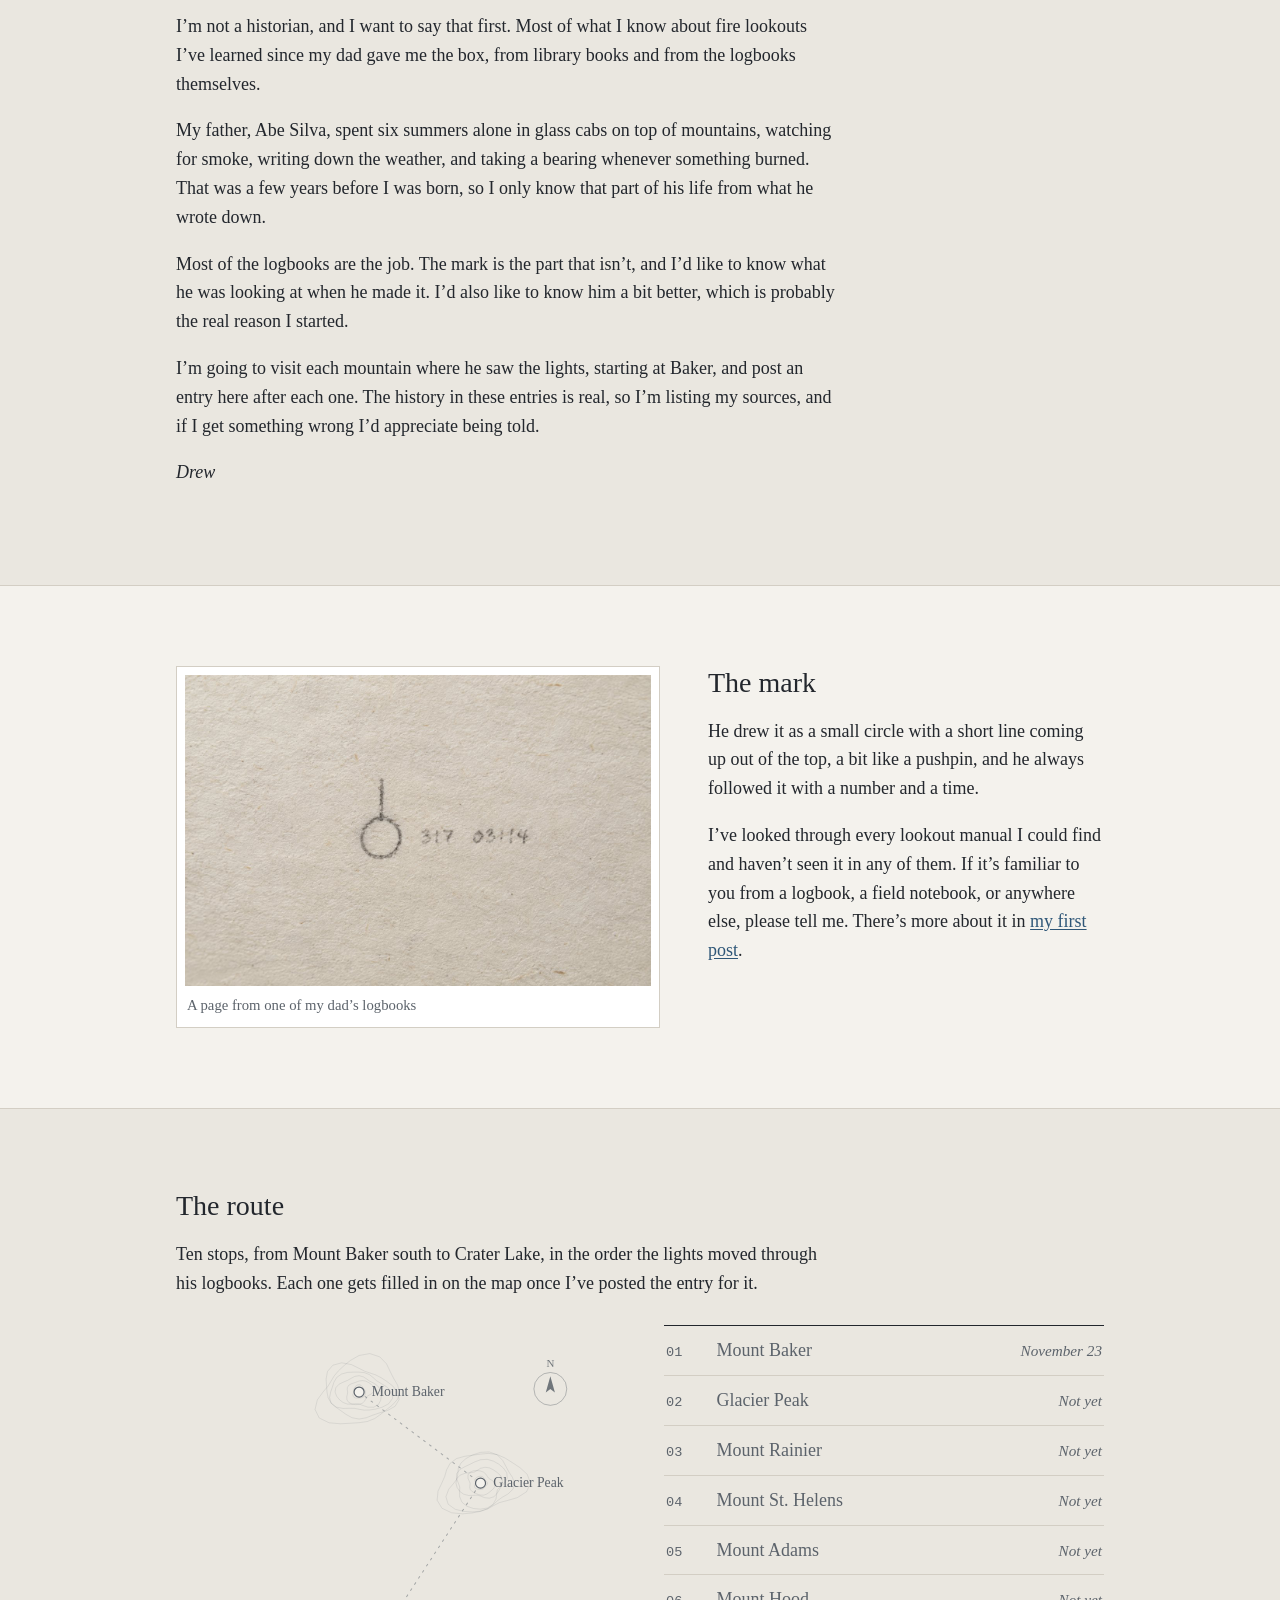
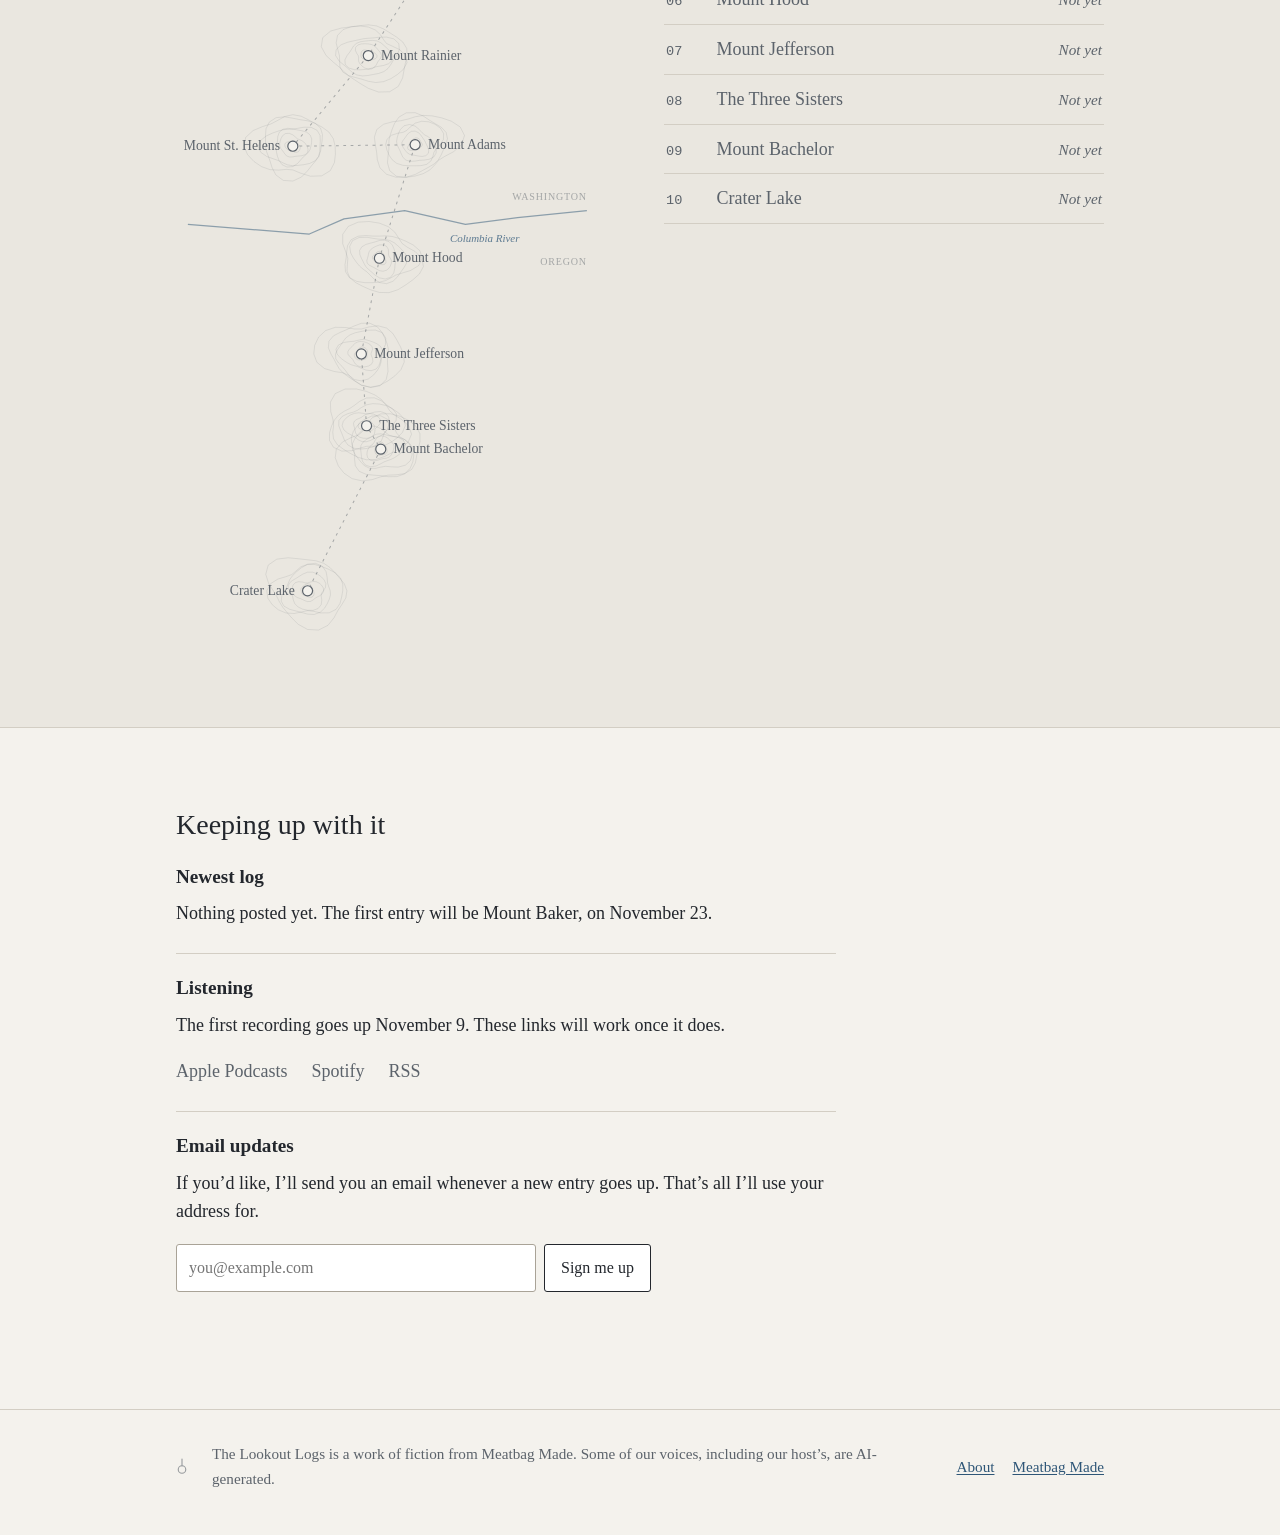
==== commit ba12ac2e: "Redesign the website so it reads as hand-built Drop the AI-template tells: the two-tone italic title" ====
--- a/index.html
+++ b/index.html
@@ -5,51 +5,40 @@
   <meta name="viewport" content="width=device-width, initial-scale=1">
   <title>The Lookout Logs</title>
   <meta name="description" content="Drew Silva's research notes on his father's fire lookout logbooks, and the lights they record along the Cascades from Mount Baker to Crater Lake.">
-  <meta name="theme-color" content="#070b13">
+  <meta name="theme-color" content="#0a0f17">
   <meta property="og:title" content="The Lookout Logs">
-  <meta property="og:description" content="A box of fire lookout logbooks, a small mark that keeps showing up, and lights moving along the Cascades, one mountain at a time.">
+  <meta property="og:description" content="My dad's fire lookout logbooks from the Cascades, 1969 to 1974, and a mark in them I'm trying to understand.">
   <meta property="og:image" content="img/mark.jpg">
   <link rel="icon" href="img/mark.svg" type="image/svg+xml">
-  <link rel="preconnect" href="https://fonts.googleapis.com">
-  <link rel="preconnect" href="https://fonts.gstatic.com" crossorigin>
-  <link href="https://fonts.googleapis.com/css2?family=Caveat:wght@500&family=IBM+Plex+Mono:wght@400;500&family=Newsreader:ital,opsz,wght@0,6..72,300..600;1,6..72,300..500&display=swap" rel="stylesheet">
   <link rel="stylesheet" href="css/style.css">
 </head>
 <body>
-<!-- Note to self: keep this page simple. People can tell when you're trying too hard. -->
 
-<header class="sky sky--full" data-sky>
+<header class="sky sky--home" data-sky>
   <canvas class="sky__canvas" aria-hidden="true"></canvas>
   <nav class="topnav" aria-label="Main">
     <a class="brand" href="index.html"><svg viewBox="0 0 16 22" aria-hidden="true"><circle cx="8" cy="15" r="5" fill="none" stroke="currentColor" stroke-width="1.5"/><path d="M8 10V1" stroke="currentColor" stroke-width="1.5" stroke-linecap="round"/></svg>The Lookout Logs</a>
     <ul>
-      <li><a href="logs.html">The Logs</a></li>
-      <li><a href="#route">The Route</a></li>
-      <li><a href="post.html">The Post</a></li>
-      <li><a href="line.html">The Line</a></li>
+      <li><a href="logs.html">Logs</a></li>
+      <li><a href="#route">Map</a></li>
+      <li><a href="post.html">First post</a></li>
+      <li><a href="line.html">Leave a message</a></li>
+      <li><a href="about.html">About</a></li>
     </ul>
   </nav>
 
   <div class="hero">
-    <p class="label label--light">Field notes &middot; Mount Baker to Crater Lake</p>
-    <h1 class="hero__title">The Lookout <em>Logs</em></h1>
-    <p class="hero__lede">My father kept the logbooks in fire lookouts along the Cascades. In them there&rsquo;s a small mark, the same one, summer after summer. And next to it, he wrote about lights.</p>
-    <div class="hero__actions">
-      <a class="btn btn--light" href="#welcome"><span class="btn-dot" aria-hidden="true"></span>Hear the welcome</a>
-      <a class="textlink-light" href="post.html">Read the post</a>
-    </div>
+    <h1>The Lookout Logs</h1>
+    <p>My dad worked fire lookouts in the Cascades from 1969 to 1974, and a while ago he gave me his logbooks. There&rsquo;s a small mark in them that I can&rsquo;t figure out. It&rsquo;s usually on a night entry, and it&rsquo;s usually next to a note about lights he saw from the tower.</p>
   </div>
 </header>
 
 <main>
 
-  <section class="section section--paper torn" id="welcome">
-    <div class="wrap welcome">
-      <div class="welcome__side">
-      <div class="welcome__head">
-        <p class="label">Recording 00 &middot; Welcome</p>
-        <h2>Thanks for finding this.</h2>
-      </div>
+  <section class="section" id="welcome">
+    <div class="wrap"><div class="text">
+      <h2>The welcome recording</h2>
+      <p>I recorded this before I&rsquo;d really started. It&rsquo;s about a minute long, and there&rsquo;s a transcript underneath if you&rsquo;d rather read it.</p>
 
       <div class="player" data-player data-src="audio/welcome.mp3" data-length="65">
         <button class="player__btn" type="button" aria-label="Play the welcome recording">
@@ -57,15 +46,14 @@
           <svg class="i-pause" viewBox="0 0 24 24" aria-hidden="true"><path d="M6.5 4.5h4v15h-4zM13.5 4.5h4v15h-4z" fill="currentColor"/></svg>
         </button>
         <div>
-          <div class="player__meta"><span>Drew Silva</span><span class="player__time">0:00 / 1:05</span></div>
+          <div class="player__meta"><span>Drew Silva, welcome</span><span class="player__time">0:00 / 1:05</span></div>
           <div class="player__bars" aria-hidden="true"></div>
         </div>
         <p class="player__status" aria-live="polite"></p>
       </div>
-      </div>
 
-      <article class="sheet transcript" aria-labelledby="transcript-label">
-        <p class="label" id="transcript-label">Transcript</p>
+      <article class="transcript" aria-labelledby="transcript-label">
+        <h3 id="transcript-label">Transcript</h3>
         <p>Hi. Thanks for, um&hellip; thanks for finding this.</p>
         <p>My name is Drew Silva. This is a research project, and right now it&rsquo;s mostly a cardboard box.</p>
         <p>My dad worked fire lookouts in the Cascades, back in the late sixties and early seventies. A while ago he handed me his old logbooks. He didn&rsquo;t really say why. Most of what&rsquo;s in them is what you&rsquo;d expect. Weather. Smoke reports. Who hiked up, and when.</p>
@@ -74,46 +62,41 @@
         <p>If you worked a lookout&hellip; or someone in your family did&hellip; or if you&rsquo;ve ever seen something from up high that you couldn&rsquo;t explain, I&rsquo;d really like to hear from you. There&rsquo;s a <a href="line.html">way to leave me a message</a> on this page.</p>
         <p>Okay. That&rsquo;s the project. Thanks for listening.</p>
       </article>
-    </div>
+    </div></div>
   </section>
 
-  <section class="section section--paper2" id="note">
-    <div class="wrap">
-      <article class="notebook">
-        <h2>A note before you start</h2>
-        <p>I should say up front that I&rsquo;m not a historian. I&rsquo;m a guy with a box of my dad&rsquo;s old logbooks and more questions than I expected to have.</p>
-        <p>My father, Abe Silva, worked fire lookouts in the Cascades from 1969 to 1974, a few years before I was born. He spent those summers alone in glass cabs on top of mountains, watching for smoke, writing down the weather, and taking a bearing whenever something burned.</p>
-        <p>Most of what he wrote is the job. But there&rsquo;s a small mark that keeps showing up, usually at night, and usually near a few words about lights. I&rsquo;d like to understand what he was looking at. If I&rsquo;m honest, I&rsquo;d also like to understand him a little better.</p>
-        <p>So this is where I&rsquo;ll keep my notes, one mountain at a time, north to south. Each stop gets a log entry with what I found, the logbook pages that matter, and sources for the history, because the history here is real and I want to get it right.</p>
-        <p class="sig">Drew</p>
-      </article>
-    </div>
+  <section class="section section--alt" id="note">
+    <div class="wrap"><div class="text">
+      <h2>A note before you start</h2>
+      <p>I&rsquo;m not a historian, and I want to say that first. Most of what I know about fire lookouts I&rsquo;ve learned since my dad gave me the box, from library books and from the logbooks themselves.</p>
+      <p>My father, Abe Silva, spent six summers alone in glass cabs on top of mountains, watching for smoke, writing down the weather, and taking a bearing whenever something burned. That was a few years before I was born, so I only know that part of his life from what he wrote down.</p>
+      <p>Most of the logbooks are the job. The mark is the part that isn&rsquo;t, and I&rsquo;d like to know what he was looking at when he made it. I&rsquo;d also like to know him a bit better, which is probably the real reason I started.</p>
+      <p>I&rsquo;m going to visit each mountain where he saw the lights, starting at Baker, and post an entry here after each one. The history in these entries is real, so I&rsquo;m listing my sources, and if I get something wrong I&rsquo;d appreciate being told.</p>
+      <p class="sig">Drew</p>
+    </div></div>
   </section>
 
-  <section class="section section--paper" id="mark">
+  <section class="section" id="mark">
     <div class="wrap mark-feature">
       <figure class="scan">
         <img src="img/mark.jpg" width="1200" height="800" alt="A pencil mark on a logbook page: a small circle with a short line standing up from the top, followed by the numbers 317 and 03:14.">
-        <figcaption>From one of my father&rsquo;s logbooks</figcaption>
+        <figcaption>A page from one of my dad&rsquo;s logbooks</figcaption>
       </figure>
       <div>
-        <p class="label">The mark</p>
-        <p class="quote-desc">A little circle with a line standing up out of it, like a pin, and then a number and a time.</p>
-        <p>It isn&rsquo;t in any lookout manual I&rsquo;ve found. If you&rsquo;ve seen it before, in a logbook, a notebook, or the margin of a map, I&rsquo;d really like to know.</p>
-        <p class="annot">seen this before?
-          <svg viewBox="0 0 60 34" aria-hidden="true"><path d="M2 8c14 18 32 22 50 14m0 0l-8-7m8 7l-10 4" fill="none" stroke="#5a4f43" stroke-width="2" stroke-linecap="round"/></svg>
-        </p>
-        <a class="btn" href="post.html">Read the post</a>
+        <h2>The mark</h2>
+        <p>He drew it as a small circle with a short line coming up out of the top, a bit like a pushpin, and he always followed it with a number and a time.</p>
+        <p>I&rsquo;ve looked through every lookout manual I could find and haven&rsquo;t seen it in any of them. If it&rsquo;s familiar to you from a logbook, a field notebook, or anywhere else, please tell me. There&rsquo;s more about it in <a href="post.html">my first post</a>.</p>
       </div>
     </div>
   </section>
 
-  <section class="section route" id="route" data-route>
+  <section class="section section--alt" id="route" data-route>
     <!-- Bearings from two lookouts cross at one point. That's the whole trick. Remember that. -->
     <div class="wrap">
-      <p class="label label--light">The route</p>
-      <h2>Ten stops, north to south</h2>
-      <p class="route__intro">From Mount Baker down the volcanic spine of the Cascades to Crater Lake, the place where a mountain used to be. Each stop lights up here when its log is posted.</p>
+      <div class="text">
+        <h2>The route</h2>
+        <p>Ten stops, from Mount Baker south to Crater Lake, in the order the lights moved through his logbooks. Each one gets filled in on the map once I&rsquo;ve posted the entry for it.</p>
+      </div>
       <div class="route__grid">
         <div class="route__map"></div>
         <ol class="route__list" aria-label="Stops on the route"></ol>
@@ -121,41 +104,39 @@
     </div>
   </section>
 
-  <section class="section section--paper2">
-    <div class="wrap cards">
-      <div class="card">
-        <p class="label">Newest log</p>
-        <h3>Nothing yet</h3>
-        <p>The first entry is Mount Baker. It will have my field notes, the logbook pages that matter, the sources, and a full transcript of the recording.</p>
-        <div class="empty-log">Log 01 &middot; Mount Baker &middot; November 23</div>
+  <section class="section">
+    <div class="wrap"><div class="text updates">
+      <h2>Keeping up with it</h2>
+
+      <div>
+        <h3>Newest log</h3>
+        <p>Nothing posted yet. The first entry will be Mount Baker, on November 23.</p>
       </div>
 
-      <div class="card card--dark" data-listen-block>
-        <p class="label">Listen</p>
-        <h3>Listen to the recordings</h3>
-        <p class="listen-note">The first recording goes up November 9.</p>
+      <div data-listen-block>
+        <h3>Listening</h3>
+        <p class="listen-note">The first recording goes up November 9. These links will work once it does.</p>
         <ul class="listen">
-          <li><a class="is-off" data-listen="apple" href="#" aria-disabled="true">Apple Podcasts <span aria-hidden="true">&rarr;</span></a></li>
-          <li><a class="is-off" data-listen="spotify" href="#" aria-disabled="true">Spotify <span aria-hidden="true">&rarr;</span></a></li>
-          <li><a class="is-off" data-listen="rss" href="#" aria-disabled="true">RSS <span aria-hidden="true">&rarr;</span></a></li>
+          <li><a class="is-off" data-listen="apple" href="#" aria-disabled="true">Apple Podcasts</a></li>
+          <li><a class="is-off" data-listen="spotify" href="#" aria-disabled="true">Spotify</a></li>
+          <li><a class="is-off" data-listen="rss" href="#" aria-disabled="true">RSS</a></li>
         </ul>
       </div>
 
-      <div class="card">
-        <p class="label">Follow the research</p>
-        <h3>Get a note when there&rsquo;s a new log</h3>
-        <p>Just an email when something new goes up. Nothing else.</p>
+      <div>
+        <h3>Email updates</h3>
+        <p>If you&rsquo;d like, I&rsquo;ll send you an email whenever a new entry goes up. That&rsquo;s all I&rsquo;ll use your address for.</p>
         <form class="follow" data-follow data-source="home" novalidate>
           <label class="visually-hidden" for="follow-email">Email address</label>
           <div class="field-row">
             <input class="input" id="follow-email" name="email" type="email" autocomplete="email" placeholder="you@example.com" required>
-            <button class="btn" type="submit">Send me a note</button>
+            <button class="btn" type="submit">Sign me up</button>
           </div>
           <label class="hp" aria-hidden="true">Website <input name="website" tabindex="-1" autocomplete="off"></label>
           <p class="follow__msg" aria-live="polite"></p>
         </form>
       </div>
-    </div>
+    </div></div>
   </section>
 
 </main>
--- a/css/style.css
+++ b/css/style.css
@@ -1,68 +1,53 @@
 /* lookoutlogs.com */
 
 :root {
-  --night: #070b13;
-  --night-2: #0d1422;
-  --night-3: #141d2e;
-  --moon: #c9d3e2;
-  --moon-dim: #8592a6;
-  --amber: #f2b45e;
-  --amber-soft: #ffd79c;
-  --paper: #eee7d8;
-  --paper-2: #e5dcc8;
-  --paper-hi: #f7f2e7;
-  --edge: #d3c6ab;
-  --ink: #23262b;
-  --ink-soft: #545a63;
-  --rule: rgba(92, 130, 170, 0.22);
-  --margin: rgba(196, 96, 82, 0.4);
-  --serif: 'Newsreader', Georgia, 'Times New Roman', serif;
-  --mono: 'IBM Plex Mono', ui-monospace, Menlo, monospace;
-  --hand: 'Caveat', 'Bradley Hand', cursive;
-  --wrap: 1080px;
-  --gutter: clamp(16px, 4vw, 40px);
-  --grain: url("data:image/svg+xml,%3Csvg xmlns='http://www.w3.org/2000/svg' width='220' height='220'%3E%3Cfilter id='n'%3E%3CfeTurbulence type='fractalNoise' baseFrequency='.85' numOctaves='3' stitchTiles='stitch'/%3E%3CfeColorMatrix values='0 0 0 0 .35 0 0 0 0 .3 0 0 0 0 .22 0 0 0 .09 0'/%3E%3C/filter%3E%3Crect width='100%25' height='100%25' filter='url(%23n)'/%3E%3C/svg%3E");
+  --paper: #f4f2ed;
+  --paper-2: #eae7e0;
+  --ink: #23272d;
+  --ink-soft: #5c636b;
+  --rule: #d3cec4;
+  --link: #2e5677;
+  --link-visited: #4f4a73;
+  --night: #0a0f17;
+  --moon: #c9d1dc;
+  --moon-dim: #8e98a6;
+  --serif: Georgia, 'Times New Roman', serif;
+  --mono: ui-monospace, Menlo, Consolas, 'Courier New', monospace;
+  --wrap: 1000px;
+  --text: 660px;
+  --gutter: clamp(16px, 4vw, 36px);
 }
 
 *, *::before, *::after { box-sizing: border-box; }
-html { -webkit-text-size-adjust: 100%; scroll-behavior: smooth; }
-@media (prefers-reduced-motion: reduce) { html { scroll-behavior: auto; } }
+html { -webkit-text-size-adjust: 100%; }
 
 body {
   margin: 0;
-  background: var(--paper) var(--grain);
+  background: var(--paper);
   color: var(--ink);
   font-family: var(--serif);
   font-size: 1.125rem;
   line-height: 1.6;
-  font-optical-sizing: auto;
   overflow-x: hidden;
 }
 
 img { max-width: 100%; height: auto; display: block; }
-a { color: inherit; text-decoration-thickness: 1px; text-underline-offset: 0.2em; }
-a:hover { text-decoration-color: var(--amber); }
-:focus-visible { outline: 2px solid var(--amber); outline-offset: 3px; border-radius: 2px; }
-
-h1, h2, h3 { font-weight: 400; line-height: 1.1; letter-spacing: -0.01em; margin: 0 0 0.5em; }
-h2 { font-size: clamp(2rem, 4.5vw, 3rem); }
-h3 { font-size: 1.5rem; }
+a { color: var(--link); text-underline-offset: 2px; }
+main a:visited { color: var(--link-visited); }
+a:hover { color: var(--ink); }
+:focus-visible { outline: 2px solid var(--link); outline-offset: 2px; }
+
+h1, h2, h3 { font-weight: normal; line-height: 1.2; margin: 0 0 0.6em; }
+h2 { font-size: 1.75rem; }
+h3 { font-size: 1.2rem; font-weight: bold; }
 p { margin: 0 0 1em; }
 
 .wrap { max-width: var(--wrap); margin: 0 auto; padding: 0 var(--gutter); }
-.narrow { max-width: 720px; }
-
-.label {
-  font-family: var(--mono);
-  font-size: 0.75rem;
-  letter-spacing: 0.14em;
-  text-transform: uppercase;
-  color: var(--ink-soft);
-  margin: 0 0 1rem;
-}
-.label--light { color: var(--moon-dim); }
-
-.hand { font-family: var(--hand); font-weight: 500; }
+.text { max-width: var(--text); }
+
+.mono { font-family: var(--mono); font-size: 0.85em; }
+.sig { font-style: italic; }
+.small { font-size: 1rem; color: var(--ink-soft); }
 
 .visually-hidden, .hp {
   position: absolute !important; width: 1px; height: 1px; overflow: hidden;
@@ -79,348 +64,213 @@
   isolation: isolate;
 }
 .sky__canvas { position: absolute; inset: 0; width: 100%; height: 100%; z-index: -1; display: block; }
-.sky--full { min-height: 100vh; min-height: 100svh; }
-.sky--page { min-height: 440px; height: 56vh; max-height: 620px; }
+.sky--home { min-height: 500px; height: 64vh; max-height: 700px; }
+.sky--page { min-height: 300px; height: 40vh; max-height: 420px; }
 
 .topnav {
-  display: flex; flex-wrap: wrap; align-items: center; justify-content: space-between;
-  gap: 12px 28px;
+  display: flex; flex-wrap: wrap; align-items: baseline; justify-content: space-between;
+  gap: 10px 28px;
   max-width: var(--wrap); margin: 0 auto;
-  padding: 22px var(--gutter);
-  font-family: var(--mono); font-size: 0.75rem; letter-spacing: 0.14em; text-transform: uppercase;
-}
-.brand { display: inline-flex; align-items: center; gap: 10px; color: var(--moon); text-decoration: none; }
-.brand svg { width: 16px; height: 22px; }
-.topnav ul { list-style: none; margin: 0; padding: 0; display: flex; flex-wrap: wrap; gap: 6px 22px; }
-.topnav a { color: var(--moon-dim); text-decoration: none; padding: 4px 0; border-bottom: 1px solid transparent; }
-.topnav a:hover, .topnav a[aria-current="page"] { color: var(--amber-soft); border-bottom-color: currentColor; }
-
-.hero {
-  max-width: var(--wrap); margin: 0 auto;
-  padding: clamp(24px, 8vh, 110px) var(--gutter) 0;
-}
-.hero__title {
-  font-size: clamp(3.2rem, 11vw, 8.5rem);
-  line-height: 0.92;
-  letter-spacing: -0.03em;
-  color: #f4efe4;
-  margin: 0 0 0.3em;
-  text-shadow: 0 0 40px rgba(255, 210, 150, 0.08);
-}
-.hero__title em { font-style: italic; color: var(--amber-soft); font-weight: 300; }
-.hero__lede { max-width: 34ch; font-size: clamp(1.1rem, 2.2vw, 1.35rem); line-height: 1.5; color: #c4cddb; margin-bottom: 1.8rem; }
-.hero__actions { display: flex; flex-wrap: wrap; align-items: center; gap: 14px 26px; }
-
-.page-head { max-width: var(--wrap); margin: 0 auto; padding: clamp(28px, 7vh, 72px) var(--gutter) 0; }
-.page-head h1 { font-size: clamp(2.6rem, 7vw, 5rem); color: #f4efe4; letter-spacing: -0.025em; margin: 0 0 0.2em; }
-.page-head p { color: #b9c3d2; max-width: 46ch; }
+  padding: 20px var(--gutter);
+  font-size: 1rem;
+}
+.brand { display: inline-flex; align-items: center; gap: 9px; color: var(--moon); text-decoration: none; }
+.brand svg { width: 13px; height: 18px; }
+.topnav ul { list-style: none; margin: 0; padding: 0; display: flex; flex-wrap: wrap; gap: 4px 20px; }
+.topnav a { color: var(--moon-dim); text-decoration: none; }
+.topnav a:hover { color: var(--moon); text-decoration: underline; }
+.topnav a[aria-current="page"] { color: var(--moon); text-decoration: underline; }
+
+.hero, .page-head { max-width: var(--wrap); margin: 0 auto; padding: clamp(24px, 7vh, 80px) var(--gutter) 0; }
+.hero h1 { font-size: clamp(2.3rem, 6vw, 3.4rem); color: #eef1f5; margin-bottom: 0.45em; }
+.hero p { max-width: 32em; font-size: 1.15rem; color: #c3cbd6; }
+.page-head h1 { font-size: clamp(2rem, 5vw, 2.8rem); color: #eef1f5; max-width: 20em; }
+.page-head p { color: #b8c1cd; max-width: 34em; }
+
+/* ------------------------------------------------------------ sections */
+
+.section { padding: clamp(44px, 7vw, 80px) 0; }
+.section + .section { border-top: 1px solid var(--rule); }
+.section--alt { background: var(--paper-2); }
 
 .btn {
-  display: inline-flex; align-items: center; gap: 10px;
-  font-family: var(--mono); font-size: 0.78rem; letter-spacing: 0.12em; text-transform: uppercase;
-  padding: 14px 20px; border: 1px solid currentColor; border-radius: 2px;
-  background: transparent; color: var(--ink); text-decoration: none; cursor: pointer;
-  transition: background 0.2s, color 0.2s, border-color 0.2s;
-}
-.btn:hover { background: var(--ink); color: var(--paper); }
-.btn--light { color: var(--amber-soft); border-color: rgba(255, 215, 156, 0.55); }
-.btn--light:hover { background: var(--amber); color: var(--night); border-color: var(--amber); }
+  display: inline-flex; align-items: center; gap: 8px;
+  font: inherit; font-size: 1rem; line-height: 1.3;
+  padding: 10px 16px; border: 1px solid var(--ink); border-radius: 3px;
+  background: #fff; color: var(--ink); text-decoration: none; cursor: pointer;
+}
+.btn:hover { background: var(--paper-2); color: var(--ink); }
 .btn:disabled { opacity: 0.45; cursor: not-allowed; }
-.btn:disabled:hover { background: transparent; color: inherit; }
-.btn-dot { width: 7px; height: 7px; border-radius: 50%; background: currentColor; box-shadow: 0 0 10px currentColor; }
-.textlink-light { color: var(--moon); font-family: var(--mono); font-size: 0.78rem; letter-spacing: 0.12em; text-transform: uppercase; }
-
-/* Torn paper where the night meets the page. */
-.torn { position: relative; }
-.torn::before {
-  content: ""; position: absolute; left: 0; right: 0; top: -15px; height: 16px;
-  background: var(--paper);
-  -webkit-mask: url("data:image/svg+xml,%3Csvg xmlns='http://www.w3.org/2000/svg' viewBox='0 0 600 16' preserveAspectRatio='none'%3E%3Cpath d='M0 16V9l14-3 9 4 17-6 12 5 20-4 9 3 15-5 11 4 22-3 8 2 18-6 13 6 16-2 10 3 21-5 14 4 9-2 19 3 12-6 16 5 11-1 18 4 10-5 15 2 20-4 9 5 14-3 17 2 12-5 19 6 10-3 16 1 13-4 21 5 8-2 15 3 18-6 11 4 16-2 14 3 9-4 20 5 12-3 17 1 V16Z'/%3E%3C/svg%3E") center / 100% 100% no-repeat;
-          mask: url("data:image/svg+xml,%3Csvg xmlns='http://www.w3.org/2000/svg' viewBox='0 0 600 16' preserveAspectRatio='none'%3E%3Cpath d='M0 16V9l14-3 9 4 17-6 12 5 20-4 9 3 15-5 11 4 22-3 8 2 18-6 13 6 16-2 10 3 21-5 14 4 9-2 19 3 12-6 16 5 11-1 18 4 10-5 15 2 20-4 9 5 14-3 17 2 12-5 19 6 10-3 16 1 13-4 21 5 8-2 15 3 18-6 11 4 16-2 14 3 9-4 20 5 12-3 17 1 V16Z'/%3E%3C/svg%3E") center / 100% 100% no-repeat;
-}
-
-.section { padding: clamp(64px, 10vw, 120px) 0; }
-.section--tight { padding-top: clamp(40px, 6vw, 72px); }
-.section--paper { background: var(--paper) var(--grain); }
-.section--paper2 { background: var(--paper-2) var(--grain); }
+.btn:disabled:hover { background: #fff; }
 
 /* ------------------------------------------------------------ welcome player */
 
-.welcome { display: grid; gap: 40px; }
-.welcome__head { max-width: 640px; margin-bottom: 28px; }
-@media (min-width: 980px) {
-  .welcome { grid-template-columns: minmax(0, 0.9fr) minmax(0, 1.1fr); gap: 56px; align-items: start; }
-  .welcome__side { position: sticky; top: 40px; }
-}
-
 .player {
-  display: grid; grid-template-columns: auto 1fr; gap: 22px; align-items: center;
-  background: linear-gradient(180deg, #161d2a, #0e141f);
-  color: var(--moon);
-  border-radius: 6px;
-  padding: 22px 24px;
-  box-shadow: 0 1px 0 rgba(255,255,255,0.06) inset, 0 24px 50px -24px rgba(10, 16, 28, 0.6);
-  max-width: 760px;
+  display: grid; grid-template-columns: auto 1fr; gap: 16px; align-items: center;
+  background: #fff; border: 1px solid var(--rule); border-radius: 3px;
+  padding: 14px 16px; margin: 1.4rem 0 2.2rem;
 }
 .player__btn {
-  width: 64px; height: 64px; border-radius: 50%;
-  border: 1px solid rgba(255, 215, 156, 0.6);
-  background: radial-gradient(circle at 50% 40%, rgba(242, 180, 94, 0.22), rgba(242, 180, 94, 0.04));
-  color: var(--amber-soft); cursor: pointer; display: grid; place-items: center;
-  transition: transform 0.15s, background 0.2s;
-}
-.player__btn:hover { transform: scale(1.04); background: radial-gradient(circle at 50% 40%, rgba(242, 180, 94, 0.4), rgba(242, 180, 94, 0.08)); }
-.player__btn svg { width: 22px; height: 22px; }
+  width: 48px; height: 48px; border-radius: 50%;
+  border: 1px solid var(--ink); background: var(--paper); color: var(--ink);
+  cursor: pointer; display: grid; place-items: center;
+}
+.player__btn:hover { background: var(--paper-2); }
+.player__btn svg { width: 18px; height: 18px; }
 .player__btn .i-pause, .player.is-playing .player__btn .i-play { display: none; }
 .player.is-playing .player__btn .i-pause { display: block; }
-.player__btn:disabled { opacity: 0.35; cursor: default; transform: none; }
-.player__meta { display: flex; justify-content: space-between; gap: 12px; font-family: var(--mono); font-size: 0.72rem; letter-spacing: 0.12em; text-transform: uppercase; color: var(--moon-dim); margin-bottom: 10px; }
-.player__bars { display: flex; align-items: center; gap: 2px; height: 46px; cursor: pointer; }
-.player__bars span { flex: 1; min-width: 1px; background: rgba(201, 211, 226, 0.28); border-radius: 1px; transition: background 0.2s; }
-.player__bars span.on { background: var(--amber); box-shadow: 0 0 6px rgba(242, 180, 94, 0.5); }
-.player__status { grid-column: 1 / -1; margin: 0; font-size: 0.95rem; color: var(--moon-dim); font-style: italic; }
+.player__btn:disabled { opacity: 0.35; cursor: default; }
+.player__meta { display: flex; justify-content: space-between; gap: 12px; font-size: 0.95rem; color: var(--ink-soft); margin-bottom: 6px; }
+.player__time { font-family: var(--mono); font-size: 0.85rem; }
+.player__bars { display: flex; align-items: center; gap: 2px; height: 34px; cursor: pointer; }
+.player__bars span { flex: 1; min-width: 1px; background: #c5cad0; }
+.player__bars span.on { background: var(--link); }
+.player__status { grid-column: 1 / -1; margin: 0; font-size: 0.95rem; color: var(--ink-soft); font-style: italic; }
 .player__status:empty { display: none; }
 .player.is-missing .player__bars { cursor: default; opacity: 0.6; }
 
-.sheet {
-  position: relative;
-  background: var(--paper-hi);
-  border: 1px solid var(--edge);
-  padding: clamp(24px, 5vw, 52px);
-  box-shadow: 0 1px 0 #fff inset, 0 18px 40px -26px rgba(60, 45, 20, 0.45);
-  max-width: 760px;
-}
-.sheet .label { margin-bottom: 1.4rem; }
-.transcript p { font-size: 1.1rem; }
+.transcript { border-left: 2px solid var(--rule); padding-left: 1.2rem; }
+.transcript p { font-size: 1.05rem; }
 .transcript p:last-child { margin-bottom: 0; }
 
-/* ------------------------------------------------------------ note from Drew */
-
-.notebook {
-  position: relative;
-  max-width: 760px;
-  margin: 0 auto;
-  background-color: #f6f1e4;
-  background-image:
-    linear-gradient(90deg, transparent 0, transparent calc(3.2rem - 1px), var(--margin) calc(3.2rem - 1px), var(--margin) 3.2rem, transparent 3.2rem),
-    repeating-linear-gradient(180deg, transparent 0, transparent calc(2rem - 1px), var(--rule) calc(2rem - 1px), var(--rule) 2rem);
-  background-position: 0 0, 0 1.55rem;
-  padding: 3.5rem clamp(20px, 5vw, 56px) 3rem 4.4rem;
-  box-shadow: 0 30px 50px -30px rgba(60, 45, 20, 0.5), 0 0 0 1px var(--edge);
-  transform: rotate(-0.4deg);
-}
-.notebook::before, .notebook::after {
-  content: ""; position: absolute; top: -14px; width: 110px; height: 30px;
-  background: rgba(236, 226, 196, 0.75);
-  box-shadow: 0 1px 2px rgba(0,0,0,0.08);
-}
-.notebook::before { left: 14%; transform: rotate(-4deg); }
-.notebook::after { right: 12%; transform: rotate(5deg); }
-.notebook h2 { font-size: clamp(1.8rem, 4vw, 2.4rem); line-height: 2rem; margin-bottom: 2rem; }
-.notebook p { line-height: 2rem; margin-bottom: 2rem; font-size: 1.14rem; }
-.notebook .sig { font-family: var(--hand); font-size: 2.3rem; line-height: 2rem; color: #3b4250; margin: 0; transform: rotate(-3deg); transform-origin: left; }
-
 /* ------------------------------------------------------------ the mark */
 
-.mark-feature { display: grid; gap: clamp(32px, 6vw, 72px); align-items: center; grid-template-columns: 1fr; }
-@media (min-width: 860px) { .mark-feature { grid-template-columns: 1.15fr 0.85fr; } }
-.scan {
-  position: relative; margin: 0;
-  background: #fff; padding: 10px 10px 0;
-  box-shadow: 0 30px 50px -28px rgba(40, 30, 10, 0.55), 0 0 0 1px rgba(0,0,0,0.05);
-  transform: rotate(-1.6deg);
-}
-.scan::before {
-  content: ""; position: absolute; top: -16px; left: 50%; width: 120px; height: 32px; margin-left: -60px;
-  background: rgba(232, 222, 190, 0.8); transform: rotate(2deg); box-shadow: 0 1px 2px rgba(0,0,0,0.1);
-}
-.scan figcaption { font-family: var(--mono); font-size: 0.7rem; letter-spacing: 0.12em; text-transform: uppercase; color: var(--ink-soft); padding: 12px 4px 14px; }
-.annot {
-  font-family: var(--hand); font-size: clamp(1.6rem, 3vw, 2.1rem); line-height: 1.1;
-  color: #5a4f43; transform: rotate(-2deg); margin: 0 0 1.2rem;
-}
-.annot svg { display: inline-block; width: 60px; height: 34px; vertical-align: middle; margin-left: 6px; }
-.quote-desc { font-size: 1.35rem; line-height: 1.45; font-style: italic; }
+.mark-feature { display: grid; gap: 28px 48px; grid-template-columns: 1fr; align-items: start; }
+@media (min-width: 820px) { .mark-feature { grid-template-columns: 1.1fr 0.9fr; } }
+.scan { margin: 0; background: #fff; border: 1px solid var(--rule); padding: 8px; }
+.scan figcaption { font-size: 0.92rem; color: var(--ink-soft); padding: 8px 2px 2px; }
 
 /* ------------------------------------------------------------ the route */
 
-.route { background: radial-gradient(ellipse at 30% 20%, #142036, var(--night) 70%); color: var(--moon); }
-.route h2 { color: #f1ece2; }
-.route__intro { max-width: 52ch; color: #aab5c6; }
-.route__grid { display: grid; gap: 40px; grid-template-columns: 1fr; margin-top: 40px; align-items: start; }
-@media (min-width: 860px) { .route__grid { grid-template-columns: minmax(0, 1.1fr) minmax(0, 0.9fr); } }
-.route__map { position: relative; max-width: 470px; margin: 0 auto; width: 100%; }
+.route__grid { display: grid; gap: 32px 48px; grid-template-columns: 1fr; margin-top: 28px; align-items: start; }
+@media (min-width: 820px) { .route__grid { grid-template-columns: minmax(0, 1fr) minmax(0, 1fr); } }
+.route__map { max-width: 420px; width: 100%; }
 .route__map svg { width: 100%; height: auto; overflow: visible; }
-.route__topo polyline { fill: none; stroke: rgba(150, 170, 200, 0.14); stroke-width: 0.8; }
-.route__river { fill: none; stroke: rgba(120, 160, 210, 0.45); stroke-width: 1.4; stroke-linejoin: round; }
-.route__region { font-family: var(--serif); font-style: italic; font-size: 12px; fill: rgba(150, 180, 220, 0.6); }
-.route__state { font-family: var(--mono); font-size: 10px; letter-spacing: 0.3em; fill: rgba(150, 165, 190, 0.35); }
-.route__north circle { fill: none; stroke: rgba(201, 211, 226, 0.3); }
-.route__north path { fill: rgba(201, 211, 226, 0.6); }
-.route__north text { font-family: var(--mono); font-size: 11px; fill: rgba(201, 211, 226, 0.6); }
-.route__line { fill: none; stroke: rgba(201, 211, 226, 0.35); stroke-width: 1.2; stroke-dasharray: 3 6; }
-.route__line--lit { stroke: var(--amber); stroke-dasharray: none; stroke-width: 1.6; }
-.route__stop text { font-family: var(--serif); font-size: 15px; fill: rgba(201, 211, 226, 0.55); transition: fill 0.2s; }
-.route__dot { fill: var(--night); stroke: rgba(201, 211, 226, 0.5); stroke-width: 1.3; transition: all 0.2s; }
-.route__halo { fill: rgba(242, 180, 94, 0); transition: fill 0.3s; }
-.route__stop.is-hover .route__dot { stroke: var(--amber-soft); }
-.route__stop.is-hover text { fill: #f1ece2; }
-.route__stop.is-lit .route__dot { fill: var(--amber-soft); stroke: var(--amber); }
-.route__stop.is-lit .route__halo { fill: rgba(242, 180, 94, 0.22); }
-.route__stop.is-lit text { fill: #f1ece2; }
-
-.route__list { list-style: none; margin: 0; padding: 0; border-top: 1px solid rgba(201, 211, 226, 0.15); }
-@media (min-width: 860px) { .route__list { position: sticky; top: 40px; } }
-.route__list li > * {
+.route__topo polyline { fill: none; stroke: rgba(60, 70, 80, 0.14); stroke-width: 0.8; }
+.route__river { fill: none; stroke: rgba(46, 86, 119, 0.5); stroke-width: 1.4; stroke-linejoin: round; }
+.route__region { font-family: var(--serif); font-style: italic; font-size: 12px; fill: rgba(46, 86, 119, 0.75); }
+.route__state { font-family: var(--serif); font-size: 11px; letter-spacing: 0.08em; fill: rgba(60, 70, 80, 0.4); }
+.route__north circle { fill: none; stroke: rgba(60, 70, 80, 0.35); }
+.route__north path { fill: rgba(60, 70, 80, 0.7); }
+.route__north text { font-family: var(--serif); font-size: 12px; fill: rgba(60, 70, 80, 0.7); }
+.route__line { fill: none; stroke: rgba(60, 70, 80, 0.4); stroke-width: 1.1; stroke-dasharray: 3 5; }
+.route__line--lit { stroke: var(--link); stroke-dasharray: none; stroke-width: 1.6; }
+.route__stop text { font-family: var(--serif); font-size: 15px; fill: var(--ink-soft); }
+.route__dot { fill: var(--paper); stroke: var(--ink-soft); stroke-width: 1.3; }
+.route__halo { fill: none; }
+.route__stop.is-hover .route__dot { stroke: var(--ink); stroke-width: 2; }
+.route__stop.is-hover text { fill: var(--ink); }
+.route__stop.is-lit .route__dot { fill: var(--link); stroke: var(--link); }
+.route__stop.is-lit text { fill: var(--ink); }
+
+.route__list { list-style: none; margin: 0; padding: 0; border-top: 1px solid var(--ink); }
+.route__list li > *, .ledger li > * {
   display: grid; grid-template-columns: 2.4rem 1fr auto; gap: 12px; align-items: baseline;
-  padding: 13px 4px; border-bottom: 1px solid rgba(201, 211, 226, 0.12); text-decoration: none; color: inherit;
-}
-.route__num { font-family: var(--mono); font-size: 0.75rem; color: var(--moon-dim); }
-.route__name { font-size: 1.15rem; color: rgba(201, 211, 226, 0.7); }
-.route__state-tag { font-family: var(--mono); font-size: 0.68rem; letter-spacing: 0.12em; text-transform: uppercase; color: rgba(133, 146, 166, 0.8); }
-.route__list li.is-lit .route__name { color: #f4efe4; }
-.route__list li.is-lit .route__state-tag, .route__list li.is-lit .route__num { color: var(--amber); }
-.route__list li:hover .route__name { color: #f4efe4; }
-
-/* ------------------------------------------------------------ cards */
-
-.cards { display: grid; gap: 22px; grid-template-columns: 1fr; }
-@media (min-width: 860px) { .cards { grid-template-columns: repeat(3, 1fr); } }
-.card {
-  background: var(--paper-hi); border: 1px solid var(--edge);
-  padding: 28px 26px; display: flex; flex-direction: column;
-  box-shadow: 0 14px 30px -24px rgba(60, 45, 20, 0.45);
-}
-.card h3 { margin-bottom: 0.6rem; }
-.card p { font-size: 1.02rem; color: #3b3f46; }
-.card .label { margin-bottom: 1.1rem; }
-.card--dark { background: var(--night-2); color: var(--moon); border-color: var(--night-3); }
-.card--dark p { color: #a9b4c4; }
-.card--dark .label { color: var(--moon-dim); }
-
-.listen { list-style: none; margin: auto 0 0; padding: 0; display: grid; gap: 8px; }
-.listen a { display: flex; justify-content: space-between; padding: 10px 0; border-bottom: 1px solid rgba(201, 211, 226, 0.16); text-decoration: none; font-family: var(--mono); font-size: 0.8rem; letter-spacing: 0.08em; text-transform: uppercase; }
-.listen a.is-off { color: rgba(133, 146, 166, 0.7); pointer-events: none; }
-.listen-note { font-style: italic; }
+  padding: 10px 2px; border-bottom: 1px solid var(--rule); text-decoration: none; color: inherit;
+}
+.route__num, .ledger__num { font-family: var(--mono); font-size: 0.85rem; color: var(--ink-soft); }
+.route__name, .ledger__place { color: var(--ink-soft); }
+.route__state-tag, .ledger__state { font-size: 0.95rem; color: var(--ink-soft); font-style: italic; }
+.route__list li.is-lit .route__name, .ledger li.is-lit .ledger__place { color: var(--ink); }
+.route__list li.is-lit .route__state-tag, .ledger li.is-lit .ledger__state { color: var(--link); font-style: normal; text-decoration: underline; }
+.route__list li:hover .route__name { color: var(--ink); }
+
+/* ------------------------------------------------------------ keeping up */
+
+.updates > div { padding: 1.4rem 0 0.4rem; border-top: 1px solid var(--rule); }
+.updates > div:first-of-type { border-top: 0; padding-top: 0.4rem; }
+.listen { list-style: none; margin: 0 0 1em; padding: 0; display: flex; flex-wrap: wrap; gap: 6px 24px; }
+.listen a.is-off { color: var(--ink-soft); text-decoration: none; pointer-events: none; }
 [data-listen-block].is-live .listen-note { display: none; }
 
-.empty-log { border: 1px dashed #b7a98d; padding: 18px; margin-top: auto; font-family: var(--mono); font-size: 0.78rem; letter-spacing: 0.06em; color: var(--ink-soft); }
-
 /* ------------------------------------------------------------ forms */
 
-.follow { margin-top: auto; }
 .field-row { display: flex; gap: 8px; flex-wrap: wrap; }
 .input {
-  flex: 1 1 200px; min-width: 0;
+  flex: 1 1 220px; min-width: 0; max-width: 360px;
   font: inherit; font-size: 1rem;
-  padding: 12px 14px; border: 1px solid #b7a98d; border-radius: 2px;
-  background: #fffdf8; color: var(--ink);
-}
-.input:focus { outline: 2px solid var(--amber); outline-offset: 0; border-color: transparent; }
+  padding: 10px 12px; border: 1px solid #a9a397; border-radius: 3px;
+  background: #fff; color: var(--ink);
+}
+.input:focus { outline: 2px solid var(--link); outline-offset: 0; }
 .follow__msg { min-height: 1.4em; margin: 10px 0 0; font-size: 0.95rem; font-style: italic; color: var(--ink-soft); }
 .follow.is-done .field-row { display: none; }
 
-/* ------------------------------------------------------------ article (The Post, About) */
-
-.article { max-width: 720px; margin: 0 auto; }
-.byline { font-family: var(--mono); font-size: 0.75rem; letter-spacing: 0.12em; text-transform: uppercase; color: var(--ink-soft); display: flex; flex-wrap: wrap; gap: 6px 18px; margin-bottom: 2.4rem; }
-.article p, .article li { font-size: 1.2rem; line-height: 1.7; }
-.article h2 { font-size: 1.9rem; margin-top: 2.2em; }
-.article ol { padding-left: 1.3em; margin: 0 0 1.4em; }
-.article ol li { margin-bottom: 0.9em; padding-left: 0.3em; }
-.article ol li::marker { font-family: var(--mono); font-size: 0.9rem; color: var(--ink-soft); }
-.article figure.scan { margin: 3rem auto 3.4rem; max-width: 640px; }
-.article .sig { font-family: var(--hand); font-size: 2.4rem; line-height: 1; margin-top: 1.2rem; color: #3b4250; }
-.pull-cta { display: flex; flex-wrap: wrap; gap: 14px 24px; align-items: center; margin: 2.4rem 0; padding: 22px 24px; background: var(--night-2); color: var(--moon); border-radius: 4px; }
-.pull-cta p { margin: 0; flex: 1 1 260px; font-size: 1.05rem; color: #b9c3d2; }
-
-/* ------------------------------------------------------------ ledger (The Logs) */
-
-.ledger { list-style: none; margin: 0; padding: 0; border-top: 2px solid var(--ink); }
-.ledger li > * {
-  display: grid; grid-template-columns: 3rem 1fr auto; gap: 16px; align-items: baseline;
-  padding: 18px 6px; border-bottom: 1px solid #cdbf9f; text-decoration: none; color: inherit;
-}
-.ledger__num { font-family: var(--mono); font-size: 0.85rem; color: var(--ink-soft); }
-.ledger__place { font-size: 1.35rem; color: #8a8478; }
-.ledger__state { font-family: var(--mono); font-size: 0.7rem; letter-spacing: 0.12em; text-transform: uppercase; color: #9a907d; }
-.ledger li.is-lit .ledger__place { color: var(--ink); }
-.ledger li.is-lit .ledger__state { color: #a2621c; }
-.ledger li.is-lit a:hover { background: rgba(242, 180, 94, 0.12); }
-
-/* ------------------------------------------------------------ The Line */
-
-.line-grid { display: grid; gap: 40px; grid-template-columns: 1fr; align-items: start; }
+/* ------------------------------------------------------------ article (first post, about) */
+
+.article { max-width: var(--text); }
+.byline { color: var(--ink-soft); font-size: 1rem; margin-bottom: 2rem; }
+.article p, .article li { font-size: 1.15rem; line-height: 1.65; }
+.article h2 { font-size: 1.5rem; margin-top: 2em; }
+.article ol { padding-left: 1.4em; margin: 0 0 1.4em; }
+.article ol li { margin-bottom: 0.8em; }
+.article .scan { margin: 2.4rem 0 2.6rem; }
+
+/* ------------------------------------------------------------ the logs */
+
+.ledger { list-style: none; margin: 0 0 3rem; padding: 0; border-top: 1px solid var(--ink); }
+.ledger__place { font-size: 1.2rem; }
+
+/* ------------------------------------------------------------ leave a message */
+
+.line-grid { display: grid; gap: 36px 56px; grid-template-columns: 1fr; align-items: start; }
 @media (min-width: 900px) { .line-grid { grid-template-columns: 0.9fr 1.1fr; } }
 .step { margin-bottom: 28px; }
 .step[hidden] { display: none; }
-.step__num { font-family: var(--mono); font-size: 0.72rem; letter-spacing: 0.14em; text-transform: uppercase; color: var(--ink-soft); margin-bottom: 10px; display: block; }
+.step__num { font-weight: bold; font-size: 1rem; margin-bottom: 8px; display: block; }
 
 .consent {
-  background: #fff; border: 1px solid #cfc3a8; border-left: 4px solid var(--ink);
-  padding: 22px 24px; font-family: system-ui, -apple-system, 'Segoe UI', sans-serif; font-size: 0.98rem; line-height: 1.55; color: #24272b;
-}
-.consent h3 { font-family: system-ui, -apple-system, 'Segoe UI', sans-serif; font-size: 1rem; font-weight: 600; letter-spacing: 0; margin-bottom: 0.6rem; }
+  background: #fff; border: 1px solid var(--rule); border-left: 4px solid var(--ink);
+  padding: 20px 22px; font-family: system-ui, -apple-system, 'Segoe UI', sans-serif; font-size: 0.98rem; line-height: 1.55; color: #24272b;
+}
+.consent h3 { font-family: system-ui, -apple-system, 'Segoe UI', sans-serif; font-size: 1rem; font-weight: 600; margin-bottom: 0.6rem; }
 .consent ul { margin: 0 0 1rem; padding-left: 1.2em; }
 .consent li { margin-bottom: 0.4em; }
 .check { display: flex; gap: 10px; align-items: flex-start; margin: 10px 0; cursor: pointer; }
 .check input { width: 18px; height: 18px; margin: 3px 0 0; accent-color: var(--ink); flex: none; }
 
-.recorder {
-  background: linear-gradient(180deg, #161d2a, #0b111b); color: var(--moon);
-  border-radius: 8px; padding: 22px; box-shadow: 0 30px 60px -30px rgba(8, 12, 22, 0.7);
-}
-.recorder__screen { position: relative; background: #05080e; border-radius: 4px; border: 1px solid #1f2a3c; overflow: hidden; }
+.recorder { background: #161c26; color: var(--moon); border-radius: 4px; padding: 20px; }
+.recorder__screen { position: relative; background: #0b1017; border-radius: 3px; border: 1px solid #263142; overflow: hidden; }
 .recorder__screen canvas { display: block; width: 100%; height: 120px; }
-.recorder__time { position: absolute; top: 10px; right: 12px; font-family: var(--mono); font-size: 0.8rem; color: var(--moon-dim); letter-spacing: 0.08em; }
-.recorder__rec { position: absolute; top: 10px; left: 12px; font-family: var(--mono); font-size: 0.7rem; letter-spacing: 0.16em; color: #ff8a73; display: none; align-items: center; gap: 6px; }
-.recorder__rec::before { content: ""; width: 8px; height: 8px; border-radius: 50%; background: #ff5a3c; box-shadow: 0 0 10px #ff5a3c; animation: blink 1.2s infinite; }
+.recorder__time { position: absolute; top: 10px; right: 12px; font-family: var(--mono); font-size: 0.8rem; color: var(--moon-dim); }
+.recorder__rec { position: absolute; top: 10px; left: 12px; font-family: var(--mono); font-size: 0.75rem; color: #ff8a73; display: none; align-items: center; gap: 6px; }
+.recorder__rec::before { content: ""; width: 8px; height: 8px; border-radius: 50%; background: #e5492d; animation: blink 1.2s infinite; }
 .recorder.is-recording .recorder__rec { display: flex; }
 @keyframes blink { 50% { opacity: 0.25; } }
 @media (prefers-reduced-motion: reduce) { .recorder__rec::before { animation: none; } }
-.recorder__controls { display: flex; flex-wrap: wrap; gap: 12px; align-items: center; margin-top: 18px; }
+.recorder__controls { display: flex; flex-wrap: wrap; gap: 12px; align-items: center; margin-top: 16px; }
 .rec-btn {
-  width: 74px; height: 74px; border-radius: 50%; border: 2px solid rgba(255, 255, 255, 0.25);
-  background: #2a1714; display: grid; place-items: center; cursor: pointer; flex: none;
-  transition: transform 0.15s, border-color 0.2s;
-}
-.rec-btn span { width: 30px; height: 30px; border-radius: 50%; background: #ff5a3c; box-shadow: 0 0 18px rgba(255, 90, 60, 0.55); transition: all 0.2s; }
-.recorder.is-recording .rec-btn span { border-radius: 4px; width: 24px; height: 24px; }
-.rec-btn:hover:not(:disabled) { transform: scale(1.05); border-color: rgba(255, 255, 255, 0.5); }
+  width: 68px; height: 68px; border-radius: 50%; border: 2px solid rgba(255, 255, 255, 0.3);
+  background: #241614; display: grid; place-items: center; cursor: pointer; flex: none;
+}
+.rec-btn span { width: 28px; height: 28px; border-radius: 50%; background: #e5492d; }
+.recorder.is-recording .rec-btn span { border-radius: 3px; width: 22px; height: 22px; }
+.rec-btn:hover:not(:disabled) { border-color: rgba(255, 255, 255, 0.6); }
 .rec-btn:disabled { opacity: 0.3; cursor: not-allowed; }
-.recorder__hint { font-size: 0.95rem; color: #a9b4c4; font-style: italic; flex: 1 1 180px; margin: 0; }
+.recorder__hint { font-size: 0.95rem; color: #b3bdc9; font-style: italic; flex: 1 1 180px; margin: 0; }
 .recorder audio { width: 100%; margin-top: 16px; }
-.recorder .btn { color: var(--moon); }
-.recorder .btn:hover:not(:disabled) { background: var(--moon); color: var(--night); }
-.recorder .btn--send { color: var(--amber-soft); border-color: rgba(255, 215, 156, 0.6); }
-.recorder .btn--send:hover:not(:disabled) { background: var(--amber); color: var(--night); }
+.recorder .btn { background: transparent; color: var(--moon); border-color: rgba(201, 209, 220, 0.5); }
+.recorder .btn:hover:not(:disabled) { background: rgba(255, 255, 255, 0.08); }
+.recorder .btn--send { color: #fff; border-color: #fff; }
 .recorder__review[hidden] { display: none; }
-.line-msg { min-height: 1.4em; margin: 14px 0 0; font-style: italic; color: #b9c3d2; }
-.thanks { background: var(--night-2); color: var(--moon); padding: 32px; border-radius: 6px; }
-.thanks h3 { color: #f4efe4; }
-.thanks p { color: #b9c3d2; }
+.line-msg { min-height: 1.4em; margin: 14px 0 0; font-style: italic; color: #b3bdc9; }
+.thanks { background: #fff; border: 1px solid var(--rule); padding: 24px 26px; }
 
 /* ------------------------------------------------------------ footer */
 
-.footer { background: var(--night); color: var(--moon-dim); padding: 56px 0 44px; font-size: 0.95rem; }
-.footer__inner { display: grid; gap: 22px; grid-template-columns: 1fr; }
-@media (min-width: 760px) { .footer__inner { grid-template-columns: auto 1fr auto; align-items: center; gap: 32px; } }
-.footer__mark { width: 18px; height: 26px; color: rgba(201, 211, 226, 0.35); }
-.footer__label { margin: 0; max-width: 60ch; }
-.footer nav { display: flex; gap: 20px; font-family: var(--mono); font-size: 0.72rem; letter-spacing: 0.12em; text-transform: uppercase; }
-.footer a { color: var(--moon); text-decoration: none; }
-.footer a:hover { color: var(--amber-soft); }
+.footer { border-top: 1px solid var(--rule); color: var(--ink-soft); padding: 32px 0 44px; font-size: 0.95rem; }
+.footer__inner { display: flex; flex-wrap: wrap; gap: 12px 24px; align-items: center; }
+.footer__mark { width: 12px; height: 17px; color: var(--ink-soft); opacity: 0.6; flex: none; }
+.footer__label { margin: 0; flex: 1 1 320px; }
+.footer nav { display: flex; gap: 18px; }
 
 @media (max-width: 560px) {
   body { font-size: 1.06rem; }
   .topnav { padding-top: 16px; }
-  .topnav ul { gap: 4px 16px; }
-  .player { grid-template-columns: 1fr; padding: 20px; }
-  .player__btn { width: 56px; height: 56px; }
-  .notebook { padding-left: 3.6rem; transform: none; background-image:
-    linear-gradient(90deg, transparent 0, transparent calc(2.6rem - 1px), var(--margin) calc(2.6rem - 1px), var(--margin) 2.6rem, transparent 2.6rem),
-    repeating-linear-gradient(180deg, transparent 0, transparent calc(2rem - 1px), var(--rule) calc(2rem - 1px), var(--rule) 2rem); }
-  .notebook p { font-size: 1.06rem; }
+  .topnav ul { gap: 2px 16px; }
+  .sky--home { min-height: 620px; }
+  .player { padding: 12px; }
+  .article p, .article li { font-size: 1.08rem; }
   .route__list li > *, .ledger li > * { grid-template-columns: 2rem 1fr; }
   .route__state-tag, .ledger__state { grid-column: 2; }
 }
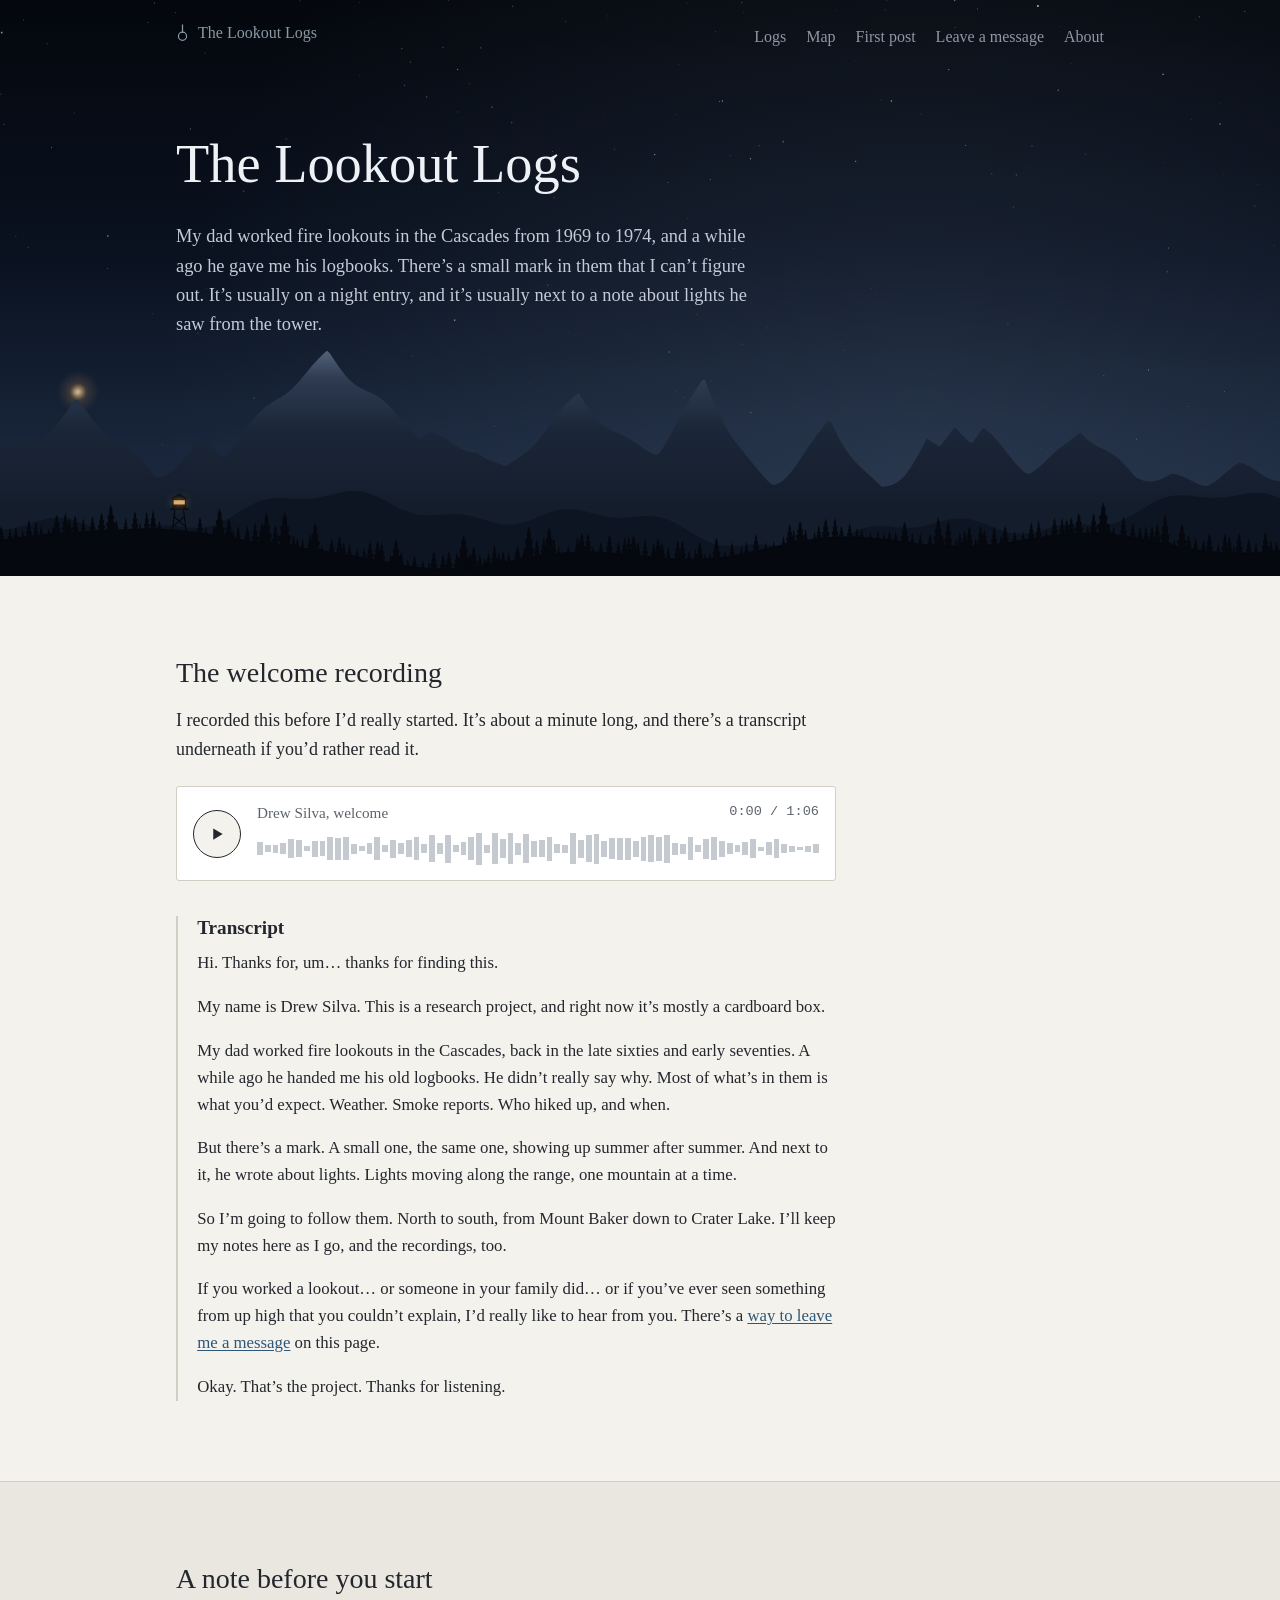
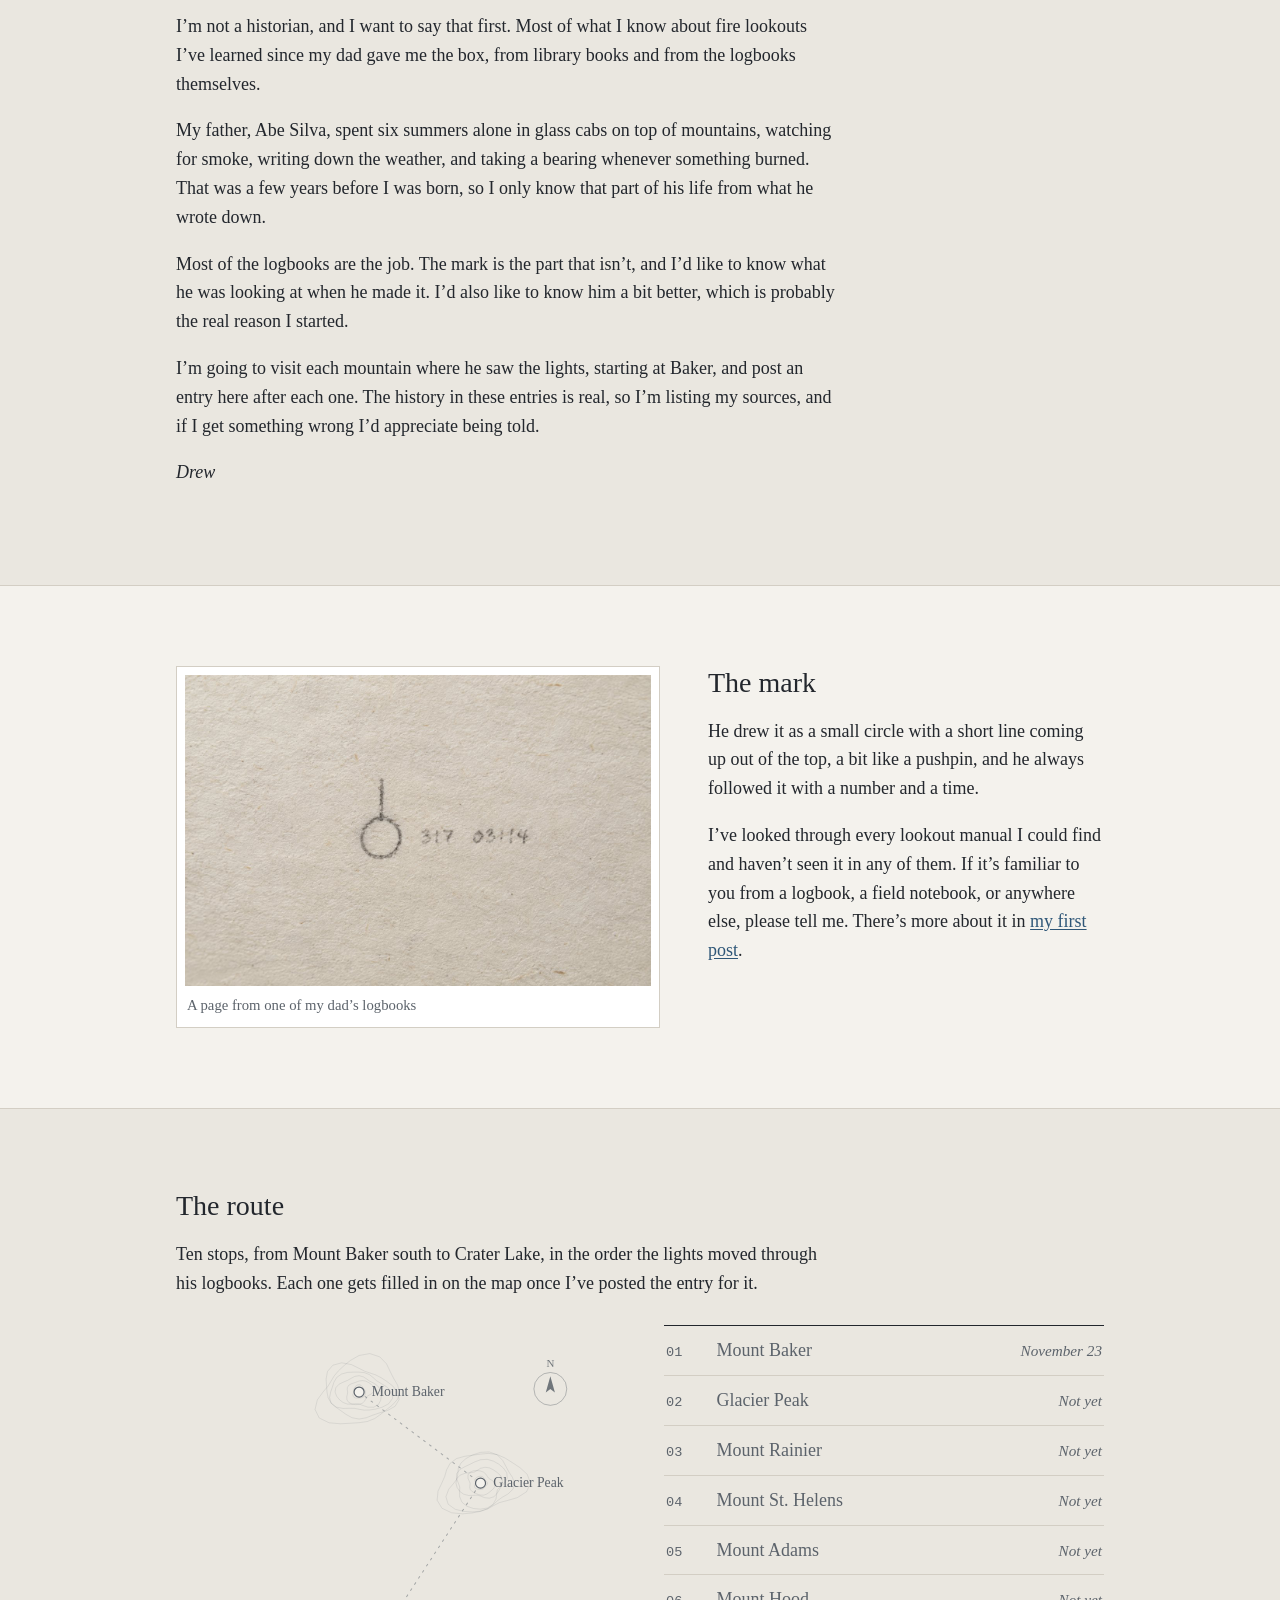
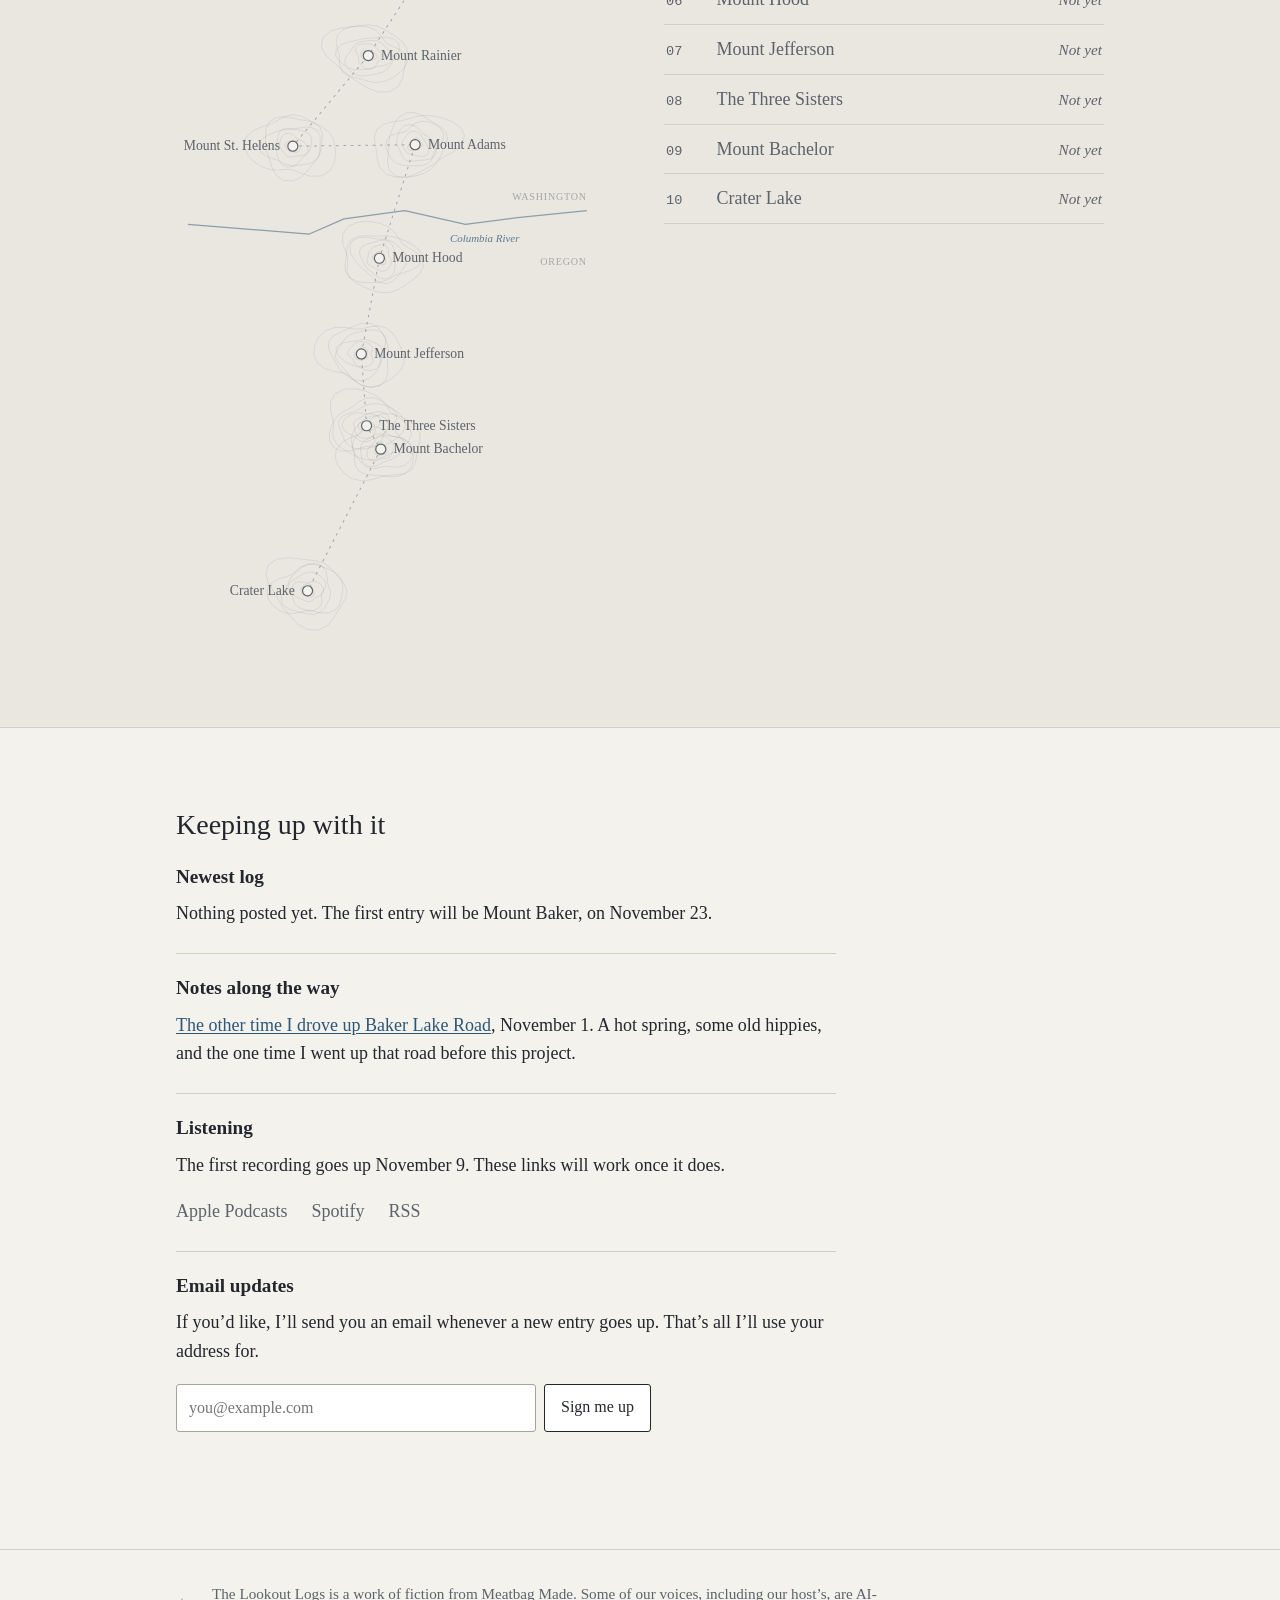
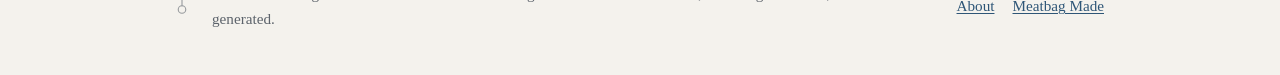
==== commit 989da8b4: "Add Drew's hot spring note to the website" ====
--- a/index.html
+++ b/index.html
@@ -113,6 +113,11 @@
         <p>Nothing posted yet. The first entry will be Mount Baker, on November 23.</p>
       </div>
 
+      <div>
+        <h3>Notes along the way</h3>
+        <p><a href="hot-springs.html">The other time I drove up Baker Lake Road</a>, November 1. A hot spring, some old hippies, and the one time I went up that road before this project.</p>
+      </div>
+
       <div data-listen-block>
         <h3>Listening</h3>
         <p class="listen-note">The first recording goes up November 9. These links will work once it does.</p>
